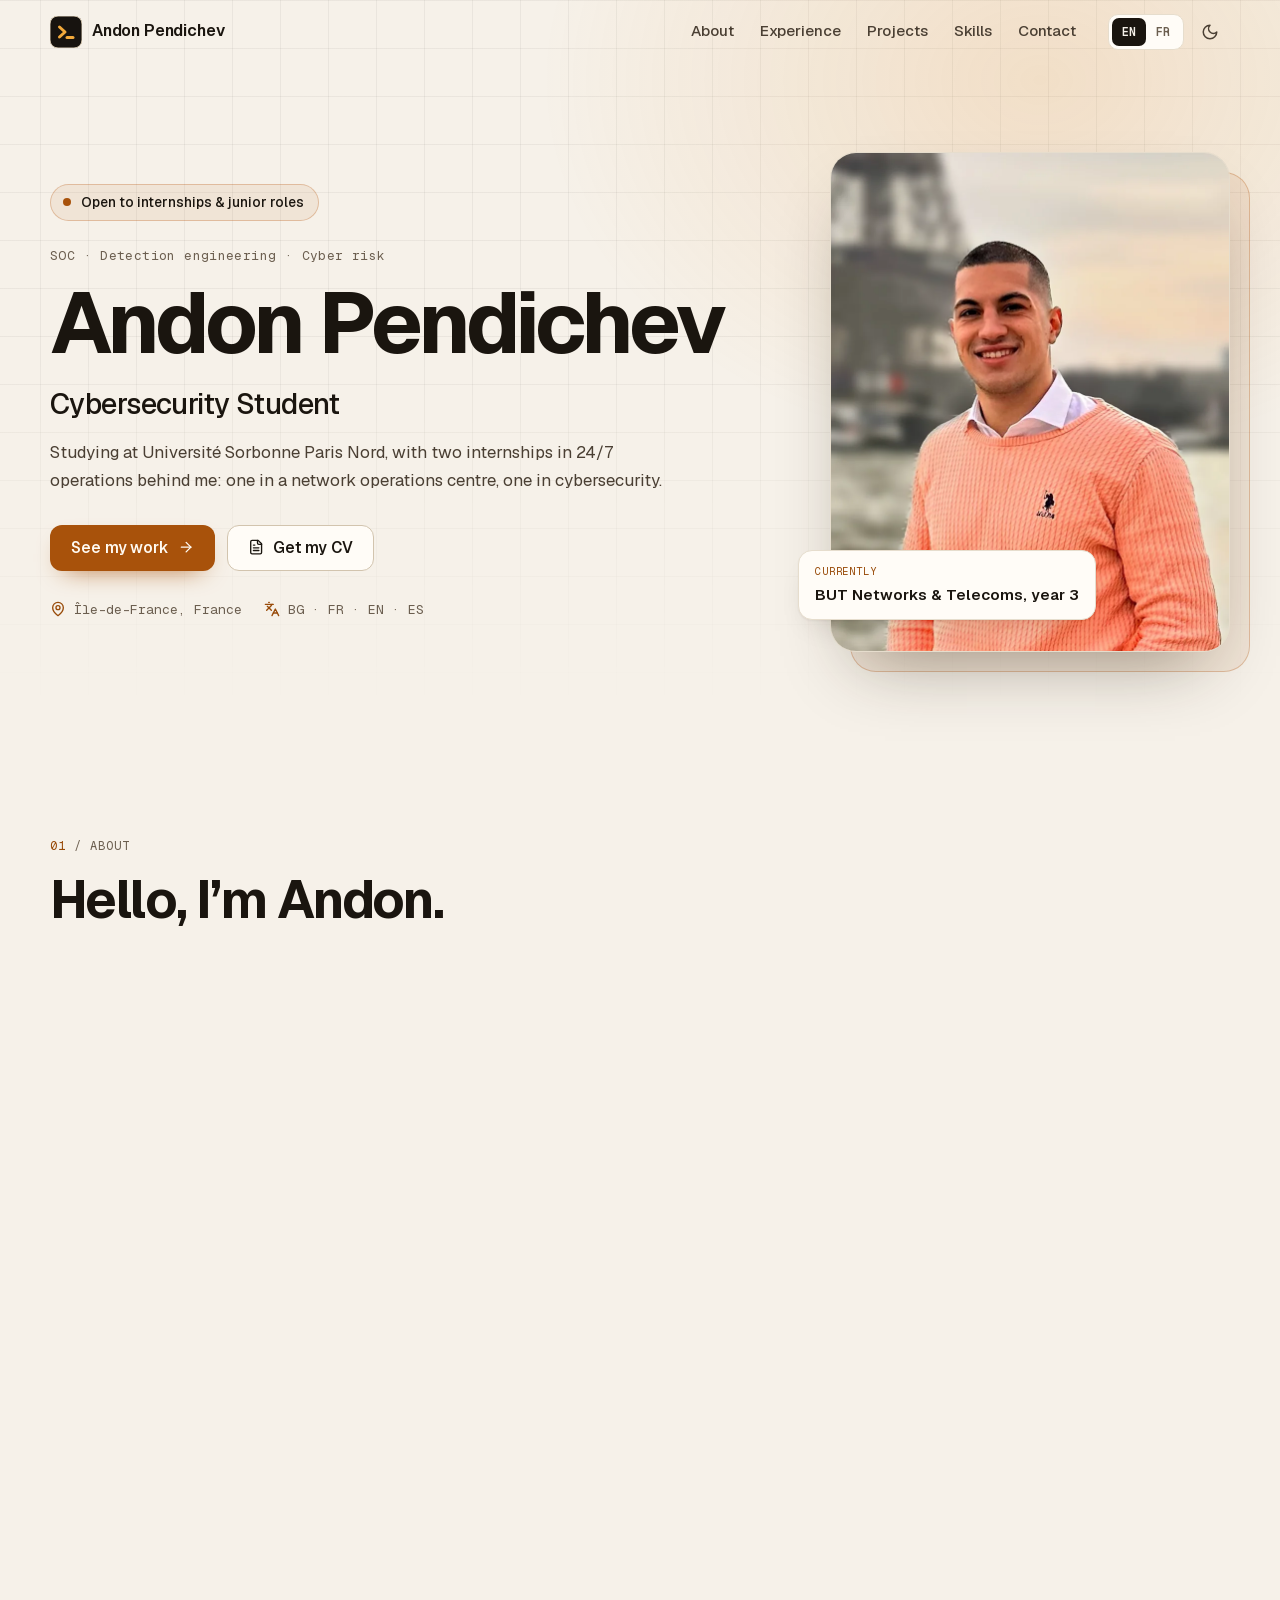
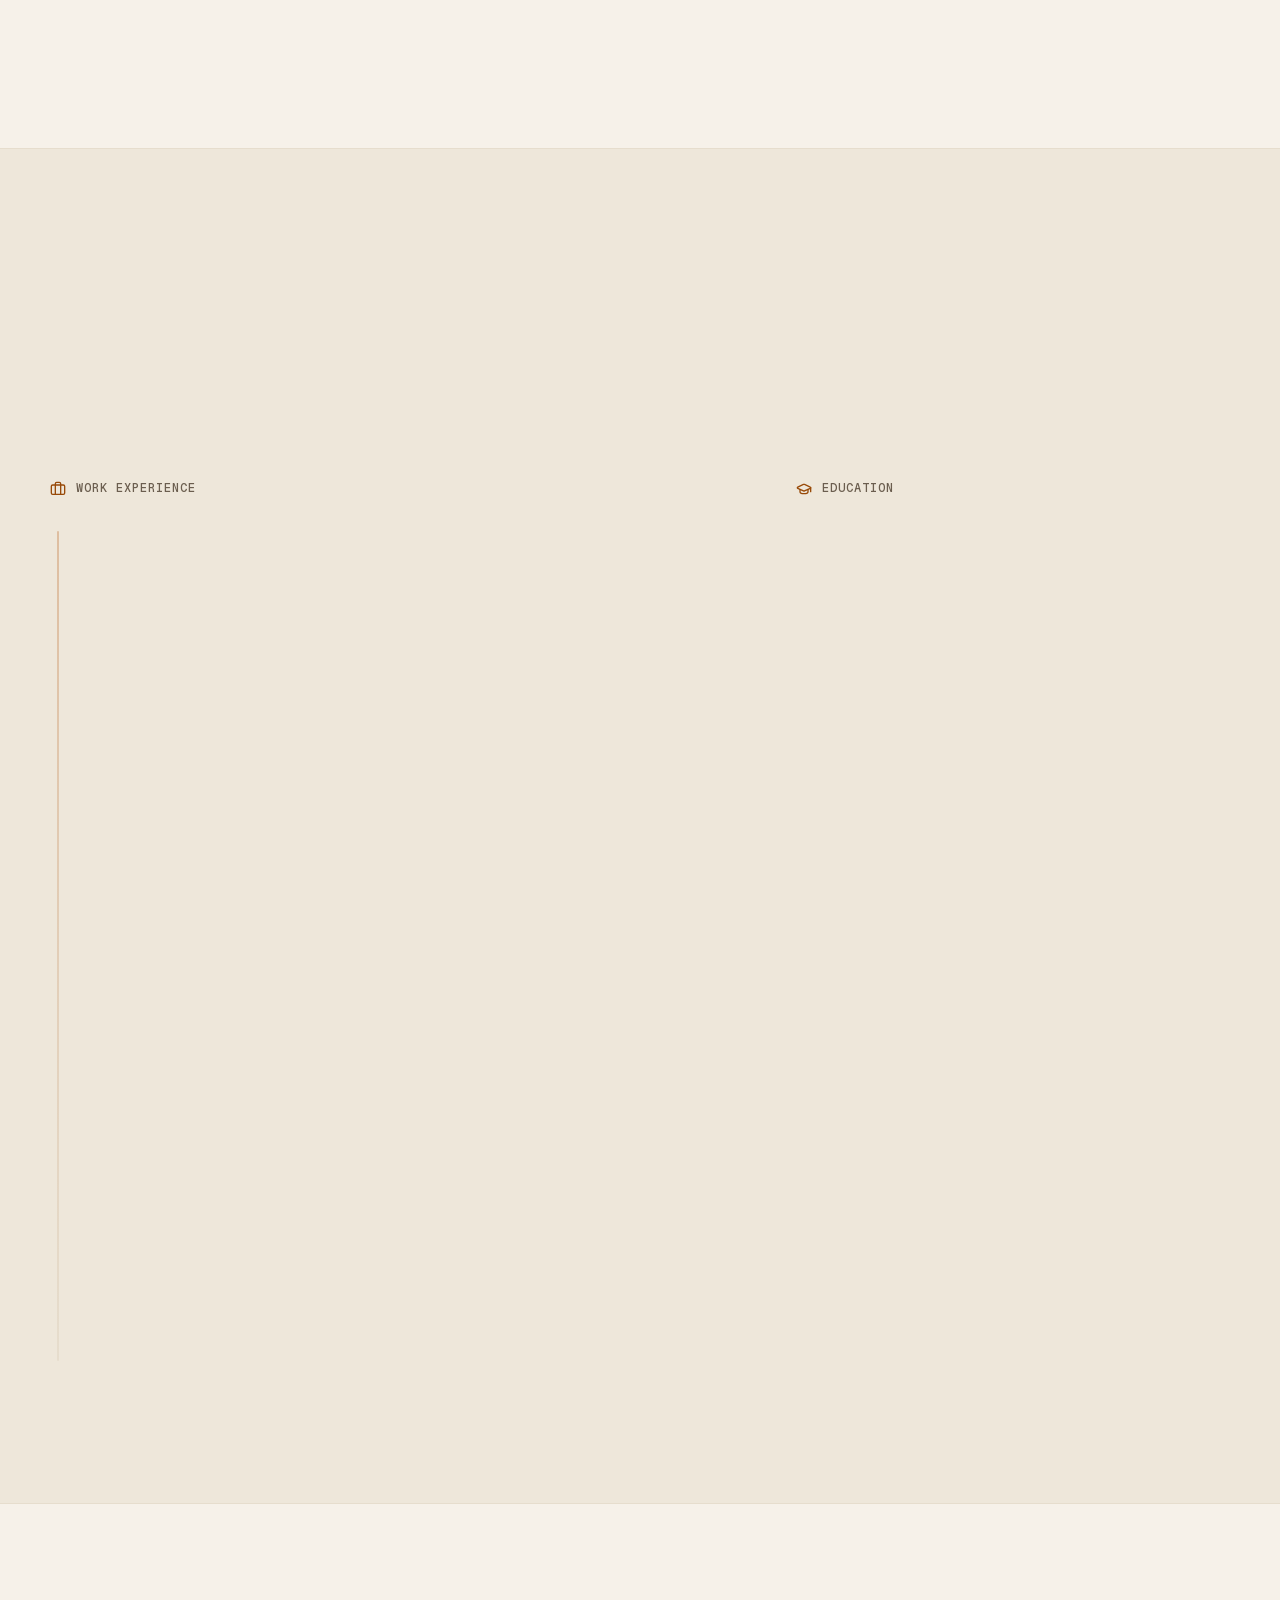
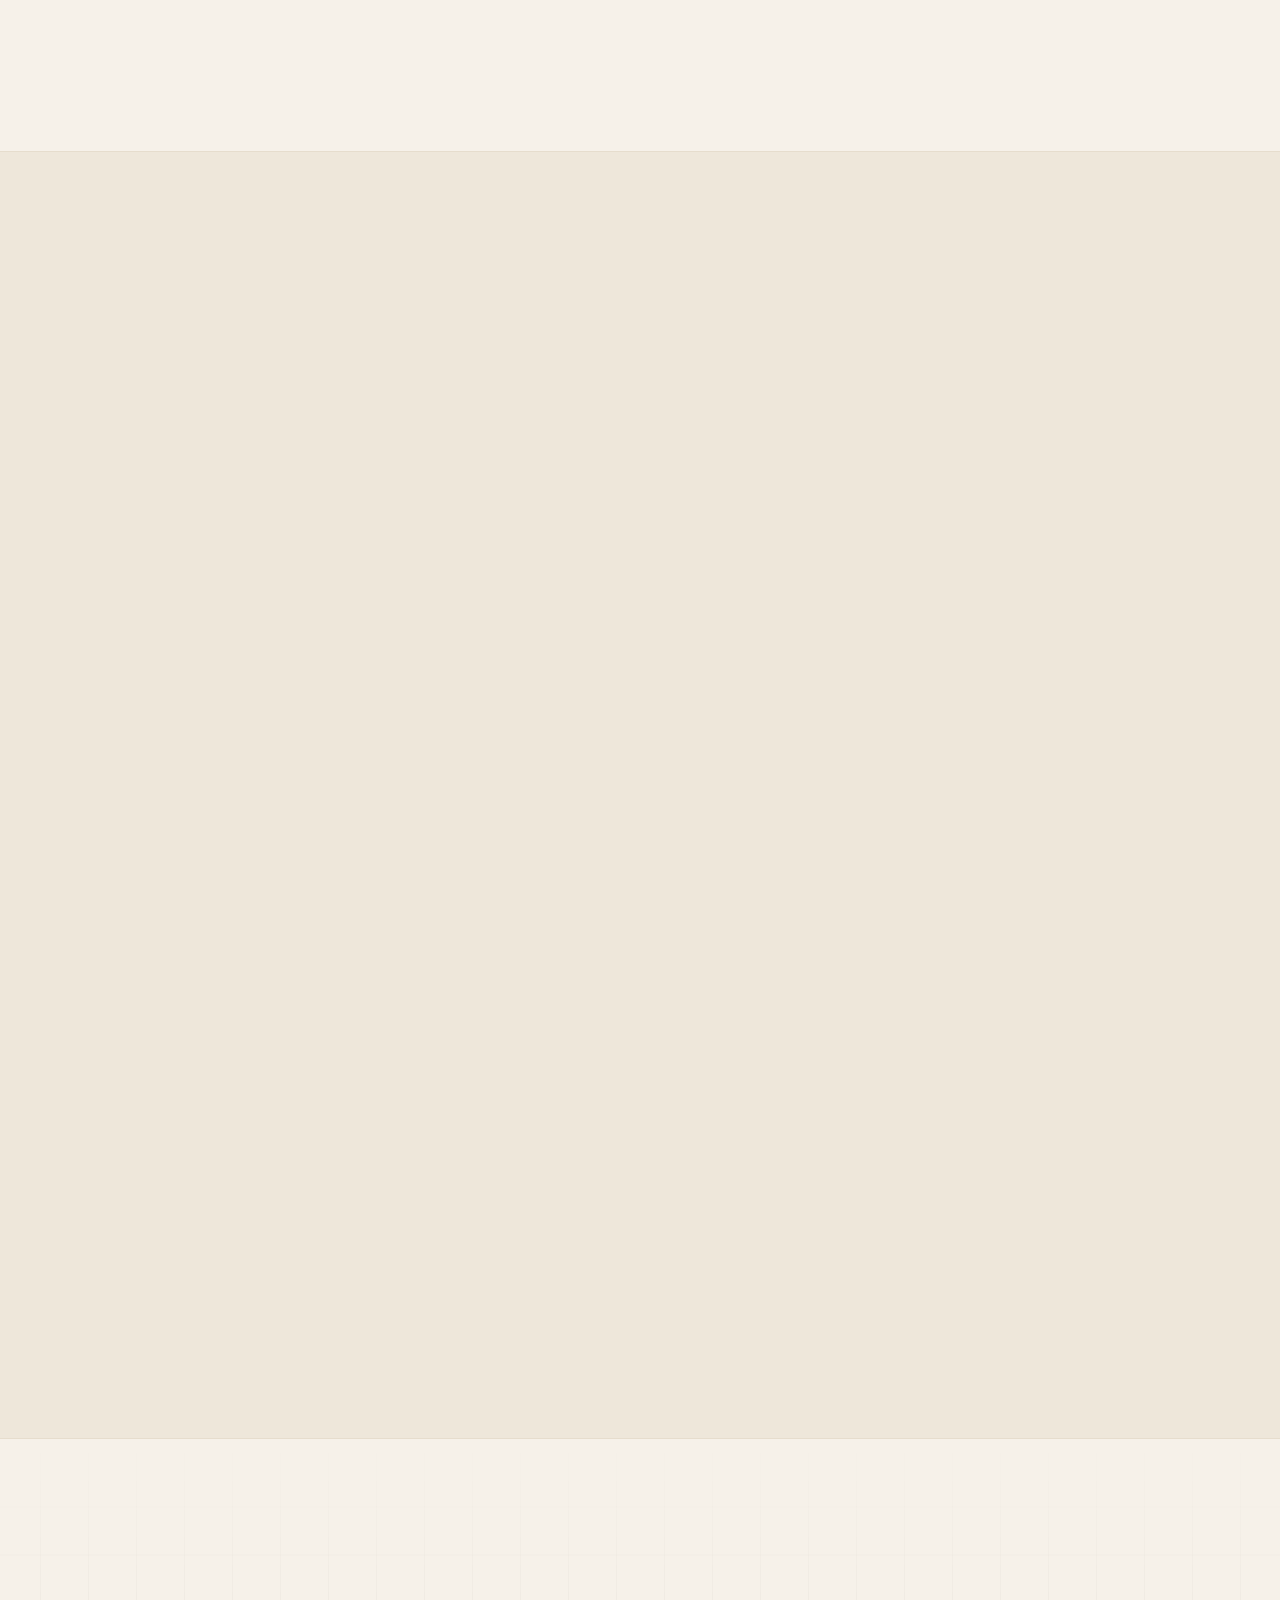
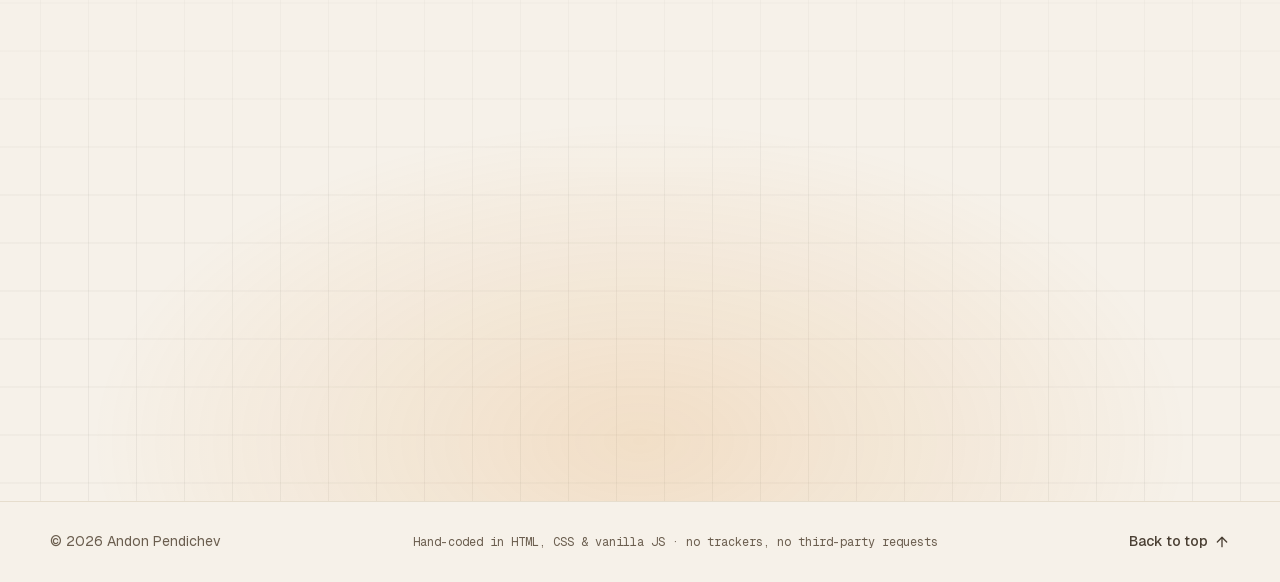
==== index.html @ 9c36af82 "New portrait, "Cybersecurity Student" tagline, leaner About and Contact - Hero photo: new portrait i" ====
<!DOCTYPE html>
<html lang="en">
<head>
  <meta charset="utf-8">
  <meta name="viewport" content="width=device-width, initial-scale=1">
  <meta http-equiv="Content-Security-Policy" content="default-src 'self'; script-src 'self'; style-src 'self'; img-src 'self' data:; font-src 'self'; media-src 'self'; connect-src 'self'; object-src 'none'; base-uri 'self'; form-action 'none'; upgrade-insecure-requests">
  <meta name="referrer" content="strict-origin-when-cross-origin">

  <title>Andon Pendichev — Cybersecurity student · SOC, detection engineering &amp; cyber risk</title>
  <meta name="description" content="Portfolio of Andon Pendichev, networks &amp; telecoms student specialising in cybersecurity (BUT R&amp;T, Université Sorbonne Paris Nord): projects, experience, skills and CV.">
  <meta name="author" content="Andon Pendichev">
  <link rel="canonical" href="https://pendichev.github.io/Portfolio/">
  <link rel="alternate" hreflang="en" href="https://pendichev.github.io/Portfolio/?lang=en">
  <link rel="alternate" hreflang="fr" href="https://pendichev.github.io/Portfolio/?lang=fr">
  <link rel="alternate" hreflang="x-default" href="https://pendichev.github.io/Portfolio/">

  <meta property="og:type" content="profile">
  <meta property="og:title" content="Andon Pendichev — Cybersecurity student">
  <meta property="og:description" content="Cybersecurity student at Université Sorbonne Paris Nord. Projects, experience, skills and CV.">
  <meta property="og:url" content="https://pendichev.github.io/Portfolio/">
  <meta property="og:image" content="https://pendichev.github.io/Portfolio/assets/img/og-image.jpg">
  <meta property="og:image:width" content="1200">
  <meta property="og:image:height" content="630">
  <meta property="og:locale" content="en_GB">
  <meta property="og:locale:alternate" content="fr_FR">
  <meta name="twitter:card" content="summary_large_image">

  <meta name="theme-color" content="#f6f1e9" media="(prefers-color-scheme: light)">
  <meta name="theme-color" content="#0e0c0a" media="(prefers-color-scheme: dark)">
  <link rel="icon" href="assets/img/favicon.svg" type="image/svg+xml">
  <link rel="icon" href="assets/img/favicon.ico" sizes="32x32">
  <link rel="apple-touch-icon" href="assets/img/apple-touch-icon.png">

  <link rel="preload" href="assets/fonts/geist-latin.woff2" as="font" type="font/woff2" crossorigin>
  <link rel="preload" href="assets/fonts/geist-mono-latin.woff2" as="font" type="font/woff2" crossorigin>
  <link rel="preload" href="assets/img/portrait.webp" as="image" type="image/webp">
  <link rel="stylesheet" href="assets/css/main.css">

  <script src="assets/js/boot.js"></script>
  <script src="assets/js/i18n.js" defer></script>
  <script src="assets/js/main.js" defer></script>

  <script type="application/ld+json">
  {
    "@context": "https://schema.org",
    "@type": "Person",
    "name": "Andon Pendichev",
    "jobTitle": "Cybersecurity student — SOC, detection engineering and cyber risk",
    "url": "https://pendichev.github.io/Portfolio/",
    "image": "https://pendichev.github.io/Portfolio/assets/img/portrait.webp",
    "email": "mailto:pendichev.andon@gmail.com",
    "address": { "@type": "PostalAddress", "addressRegion": "Île-de-France", "addressCountry": "FR" },
    "affiliation": { "@type": "CollegeOrUniversity", "name": "Université Sorbonne Paris Nord — IUT de Villetaneuse" },
    "knowsLanguage": ["bg", "fr", "en", "es"],
    "sameAs": ["https://www.linkedin.com/in/andon-pendichev"]
  }
  </script>
</head>
<body>
  <!-- Icon sprite (Lucide icons, ISC licence) -->
  <svg class="sprite" xmlns="http://www.w3.org/2000/svg" aria-hidden="true" focusable="false">
    <symbol id="i-arrow-right" viewBox="0 0 24 24"><path d="M5 12h14"/><path d="m12 5 7 7-7 7"/></symbol>
    <symbol id="i-arrow-up-right" viewBox="0 0 24 24"><path d="M7 7h10v10"/><path d="M7 17 17 7"/></symbol>
    <symbol id="i-arrow-up" viewBox="0 0 24 24"><path d="m5 12 7-7 7 7"/><path d="M12 19V5"/></symbol>
    <symbol id="i-menu" viewBox="0 0 24 24"><path d="M4 6h16"/><path d="M4 12h16"/><path d="M4 18h16"/></symbol>
    <symbol id="i-x" viewBox="0 0 24 24"><path d="M18 6 6 18"/><path d="m6 6 12 12"/></symbol>
    <symbol id="i-sun" viewBox="0 0 24 24"><circle cx="12" cy="12" r="4"/><path d="M12 2v2"/><path d="M12 20v2"/><path d="m4.93 4.93 1.41 1.41"/><path d="m17.66 17.66 1.41 1.41"/><path d="M2 12h2"/><path d="M20 12h2"/><path d="m6.34 17.66-1.41 1.41"/><path d="m19.07 4.93-1.41 1.41"/></symbol>
    <symbol id="i-moon" viewBox="0 0 24 24"><path d="M12 3a6 6 0 0 0 9 9 9 9 0 1 1-9-9Z"/></symbol>
    <symbol id="i-file-text" viewBox="0 0 24 24"><path d="M15 2H6a2 2 0 0 0-2 2v16a2 2 0 0 0 2 2h12a2 2 0 0 0 2-2V7Z"/><path d="M14 2v4a2 2 0 0 0 2 2h4"/><path d="M10 9H8"/><path d="M16 13H8"/><path d="M16 17H8"/></symbol>
    <symbol id="i-download" viewBox="0 0 24 24"><path d="M21 15v4a2 2 0 0 1-2 2H5a2 2 0 0 1-2-2v-4"/><path d="m7 10 5 5 5-5"/><path d="M12 15V3"/></symbol>
    <symbol id="i-map-pin" viewBox="0 0 24 24"><path d="M20 10c0 6-8 12-8 12s-8-6-8-12a8 8 0 0 1 16 0Z"/><circle cx="12" cy="10" r="3"/></symbol>
    <symbol id="i-languages" viewBox="0 0 24 24"><path d="m5 8 6 6"/><path d="m4 14 6-6 2-3"/><path d="M2 5h12"/><path d="M7 2h1"/><path d="m22 22-5-10-5 10"/><path d="M14 18h6"/></symbol>
    <symbol id="i-mail" viewBox="0 0 24 24"><rect width="20" height="16" x="2" y="4" rx="2"/><path d="m22 7-8.97 5.7a1.94 1.94 0 0 1-2.06 0L2 7"/></symbol>
    <symbol id="i-phone" viewBox="0 0 24 24"><path d="M22 16.92v3a2 2 0 0 1-2.18 2 19.79 19.79 0 0 1-8.63-3.07 19.5 19.5 0 0 1-6-6 19.79 19.79 0 0 1-3.07-8.67A2 2 0 0 1 4.11 2h3a2 2 0 0 1 2 1.72 12.84 12.84 0 0 0 .7 2.81 2 2 0 0 1-.45 2.11L8.09 9.91a16 16 0 0 0 6 6l1.27-1.27a2 2 0 0 1 2.11-.45 12.84 12.84 0 0 0 2.81.7A2 2 0 0 1 22 16.92z"/></symbol>
    <symbol id="i-linkedin" viewBox="0 0 24 24"><path d="M16 8a6 6 0 0 1 6 6v7h-4v-7a2 2 0 0 0-2-2 2 2 0 0 0-2 2v7h-4v-7a6 6 0 0 1 6-6z"/><rect width="4" height="12" x="2" y="9"/><circle cx="4" cy="4" r="2"/></symbol>
    <symbol id="i-copy" viewBox="0 0 24 24"><rect width="14" height="14" x="8" y="8" rx="2"/><path d="M4 16c-1.1 0-2-.9-2-2V4c0-1.1.9-2 2-2h10c1.1 0 2 .9 2 2"/></symbol>
    <symbol id="i-check" viewBox="0 0 24 24"><path d="M20 6 9 17l-5-5"/></symbol>
    <symbol id="i-play" viewBox="0 0 24 24"><path d="M6 3 20 12 6 21Z"/></symbol>
    <symbol id="i-activity" viewBox="0 0 24 24"><path d="M22 12h-4l-3 9L9 3l-3 9H2"/></symbol>
    <symbol id="i-scale" viewBox="0 0 24 24"><path d="m16 16 3-8 3 8c-.87.65-1.92 1-3 1s-2.13-.35-3-1Z"/><path d="m2 16 3-8 3 8c-.87.65-1.92 1-3 1s-2.13-.35-3-1Z"/><path d="M7 21h10"/><path d="M12 3v18"/><path d="M3 7h2c2 0 5-1 7-2 2 1 5 2 7 2h2"/></symbol>
    <symbol id="i-bug" viewBox="0 0 24 24"><path d="m8 2 1.88 1.88"/><path d="M14.12 3.88 16 2"/><path d="M9 7.13v-1a3.003 3.003 0 1 1 6 0v1"/><path d="M12 20c-3.3 0-6-2.7-6-6v-3a4 4 0 0 1 4-4h4a4 4 0 0 1 4 4v3c0 3.3-2.7 6-6 6"/><path d="M12 20v-9"/><path d="M6.53 9C4.6 8.8 3 7.1 3 5"/><path d="M6 13H2"/><path d="M3 21c0-2.1 1.7-3.9 3.8-4"/><path d="M20.97 5c0 2.1-1.6 3.8-3.5 4"/><path d="M22 13h-4"/><path d="M17.2 17c2.1.1 3.8 1.9 3.8 4"/></symbol>
    <symbol id="i-network" viewBox="0 0 24 24"><rect x="16" y="16" width="6" height="6" rx="1"/><rect x="2" y="16" width="6" height="6" rx="1"/><rect x="9" y="2" width="6" height="6" rx="1"/><path d="M5 16v-3a1 1 0 0 1 1-1h12a1 1 0 0 1 1 1v3"/><path d="M12 12V8"/></symbol>
    <symbol id="i-server" viewBox="0 0 24 24"><rect width="20" height="8" x="2" y="2" rx="2"/><rect width="20" height="8" x="2" y="14" rx="2"/><path d="M6 6h.01"/><path d="M6 18h.01"/></symbol>
    <symbol id="i-sparkles" viewBox="0 0 24 24"><path d="M9.937 15.5A2 2 0 0 0 8.5 14.063l-6.135-1.582a.5.5 0 0 1 0-.962L8.5 9.936A2 2 0 0 0 9.937 8.5l1.582-6.135a.5.5 0 0 1 .963 0L14.063 8.5A2 2 0 0 0 15.5 9.937l6.135 1.581a.5.5 0 0 1 0 .964L15.5 14.063a2 2 0 0 0-1.437 1.437l-1.582 6.135a.5.5 0 0 1-.963 0z"/><path d="M20 3v4"/><path d="M22 5h-4"/><path d="M4 17v2"/><path d="M5 18H3"/></symbol>
    <symbol id="i-briefcase" viewBox="0 0 24 24"><path d="M16 20V4a2 2 0 0 0-2-2h-4a2 2 0 0 0-2 2v16"/><rect width="20" height="14" x="2" y="6" rx="2"/></symbol>
    <symbol id="i-graduation" viewBox="0 0 24 24"><path d="M21.42 10.922a1 1 0 0 0-.019-1.838L12.83 5.18a2 2 0 0 0-1.66 0L2.6 9.08a1 1 0 0 0 0 1.832l8.57 3.908a2 2 0 0 0 1.66 0z"/><path d="M22 10v6"/><path d="M6 12.5V16a6 3 0 0 0 12 0v-3.5"/></symbol>
    <symbol id="i-award" viewBox="0 0 24 24"><path d="m15.477 12.89 1.515 8.526a.5.5 0 0 1-.81.47l-3.58-2.687a1 1 0 0 0-1.197 0l-3.586 2.686a.5.5 0 0 1-.81-.469l1.514-8.526"/><circle cx="12" cy="8" r="6"/></symbol>
    <symbol id="i-shield" viewBox="0 0 24 24"><path d="M20 13c0 5-3.5 7.5-7.66 8.95a1 1 0 0 1-.67-.01C7.5 20.5 4 18 4 13V6a1 1 0 0 1 1-1c2 0 4.5-1.2 6.24-2.72a1.17 1.17 0 0 1 1.52 0C14.51 3.81 17 5 19 5a1 1 0 0 1 1 1z"/><path d="m9 12 2 2 4-4"/></symbol>
    <symbol id="i-lock" viewBox="0 0 24 24"><rect width="18" height="11" x="3" y="11" rx="2"/><path d="M7 11V7a5 5 0 0 1 10 0v4"/></symbol>
    <symbol id="i-users" viewBox="0 0 24 24"><path d="M16 21v-2a4 4 0 0 0-4-4H6a4 4 0 0 0-4 4v2"/><circle cx="9" cy="7" r="4"/><path d="M22 21v-2a4 4 0 0 0-3-3.87"/><path d="M16 3.13a4 4 0 0 1 0 7.75"/></symbol>
  </svg>

  <a class="skip-link" href="#main" data-i18n="a11y.skip">Skip to content</a>

  <header class="site-header" id="site-header">
    <div class="container header__inner">
      <a class="brand" href="#top" aria-label="Andon Pendichev — back to top" data-i18n-attr="aria-label:brand.aria">
        <svg class="brand__mark" viewBox="0 0 64 64" aria-hidden="true" focusable="false"><rect width="64" height="64" rx="16"/><path d="m19 22 11 10-11 10"/><path d="M34 43h12"/></svg>
        <span class="brand__name">Andon Pendichev</span>
      </a>

      <nav class="site-nav" id="site-nav" aria-label="Main" data-i18n-attr="aria-label:nav.aria">
        <ul class="nav__list">
          <li><a class="nav__link" href="#about" data-i18n="nav.about">About</a></li>
          <li><a class="nav__link" href="#experience" data-i18n="nav.experience">Experience</a></li>
          <li><a class="nav__link" href="#projects" data-i18n="nav.projects">Projects</a></li>
          <li><a class="nav__link" href="#skills" data-i18n="nav.skills">Skills</a></li>
          <li><a class="nav__link" href="#contact" data-i18n="nav.contact">Contact</a></li>
        </ul>
      </nav>

      <div class="header__tools">
        <div class="lang-switch" role="group" aria-label="Language" data-i18n-attr="aria-label:tools.language">
          <button type="button" class="lang-switch__btn" data-set-lang="en" aria-pressed="true" lang="en" title="English">EN</button>
          <button type="button" class="lang-switch__btn" data-set-lang="fr" aria-pressed="false" lang="fr" title="Français">FR</button>
        </div>
        <button type="button" class="icon-btn theme-toggle" id="theme-toggle" aria-pressed="true" aria-label="Dark theme" data-i18n-attr="aria-label:tools.theme;title:tools.theme" title="Dark theme">
          <svg class="icon icon--sun" aria-hidden="true"><use href="#i-sun"/></svg>
          <svg class="icon icon--moon" aria-hidden="true"><use href="#i-moon"/></svg>
        </button>
        <button type="button" class="icon-btn menu-toggle" id="menu-toggle" aria-expanded="false" aria-controls="site-nav" aria-label="Menu" data-i18n-attr="aria-label:tools.menu">
          <svg class="icon icon--menu" aria-hidden="true"><use href="#i-menu"/></svg>
          <svg class="icon icon--close" aria-hidden="true"><use href="#i-x"/></svg>
        </button>
      </div>
    </div>
  </header>

  <main id="main">

    <!-- ============================== HERO ============================== -->
    <section class="hero" id="top" aria-labelledby="hero-title">
      <div class="hero__bg" aria-hidden="true"></div>
      <div class="container hero__grid">
        <div class="hero__copy">
          <p class="status-pill"><span class="status-pill__dot" aria-hidden="true"></span><span data-i18n="hero.status">Open to internships &amp; junior roles</span></p>
          <p class="hero__eyebrow mono" data-i18n="hero.eyebrow">SOC · Detection engineering · Cyber risk</p>
          <h1 class="hero__title" id="hero-title">Andon Pendichev</h1>
          <p class="hero__lead" data-i18n="hero.lead">Cybersecurity Student</p>
          <p class="hero__text" data-i18n="hero.text">Studying at Université Sorbonne Paris Nord, with two internships in 24/7 operations behind me: one in a network operations centre, one in cybersecurity.</p>
          <div class="hero__actions">
            <a class="btn btn--primary" href="#projects"><span data-i18n="hero.cta1">See my work</span><svg class="icon" aria-hidden="true"><use href="#i-arrow-right"/></svg></a>
            <a class="btn btn--ghost" href="#cv"><svg class="icon" aria-hidden="true"><use href="#i-file-text"/></svg><span data-i18n="hero.cta2">Get my CV</span></a>
          </div>
          <ul class="hero__meta mono">
            <li><svg class="icon" aria-hidden="true"><use href="#i-map-pin"/></svg><span data-i18n="hero.location">Île-de-France, France</span></li>
            <li><svg class="icon" aria-hidden="true"><use href="#i-languages"/></svg><span>BG · FR · EN · ES</span></li>
          </ul>
        </div>

        <figure class="hero__photo">
          <img src="assets/img/portrait.webp" width="800" height="1000" alt="Andon Pendichev in Paris, with the Eiffel Tower in the background" data-i18n-attr="alt:about.photoAlt" fetchpriority="high" decoding="async">
          <figcaption class="hero__card">
            <span class="hero__card-k mono" data-i18n="hero.card.k">Currently</span>
            <span class="hero__card-v" data-i18n="hero.card.v">BUT Networks &amp; Telecoms, year 3</span>
          </figcaption>
        </figure>
      </div>
    </section>

    <!-- ============================== ABOUT ============================== -->
    <section class="section" id="about" aria-labelledby="about-title">
      <div class="container">
        <header class="section-head reveal">
          <p class="section-head__index mono"><span>01</span> / <span data-i18n="nav.about">About</span></p>
          <h2 class="section-head__title" id="about-title" data-i18n="about.title">Hello, I’m Andon.</h2>
        </header>

        <div class="about">
          <dl class="facts facts--stack reveal">
            <div class="facts__item"><dt data-i18n="about.fact1.k">Based in</dt><dd data-i18n="about.fact1.v">Île-de-France, France</dd></div>
            <div class="facts__item"><dt data-i18n="about.fact2.k">Studying</dt><dd data-i18n="about.fact2.v">BUT Networks &amp; Telecoms · cybersecurity track · year 3</dd></div>
            <div class="facts__item"><dt data-i18n="about.fact3.k">Languages</dt><dd data-i18n="about.fact3.v">Bulgarian (native), French (C2), English (C1), Spanish (A2)</dd></div>
            <div class="facts__item"><dt data-i18n="about.fact4.k">Looking for</dt><dd data-i18n="about.fact4.v">Internship or junior role · SOC, detection, cyber risk</dd></div>
          </dl>

          <div class="about__body">
            <p class="about__lead reveal" data-i18n="about.p1">I like understanding how systems really work, end to end — and then making them harder to break.</p>
            <p class="reveal" data-i18n="about.p2">I’m in the third year of a Bachelor of Technology (BUT) in Networks &amp; Telecommunications, cybersecurity track, at IUT de Villetaneuse — Université Sorbonne Paris Nord. My degree has taken me across the whole stack: I’ve measured optical fibre links and built radio transmitters, designed segmented networks and written web tools, and on the security side run a pentest lab and answered a security-operations tender.</p>
            <p class="reveal" data-i18n="about.p3">Two internships in Bulgaria gave me a taste of 24/7 operations: network monitoring in A1’s NOC, then cybersecurity at BULATSA, the national air navigation service provider. I’m now looking for an internship or a junior role in SOC, detection engineering or cyber-risk management.</p>
          </div>
        </div>

        <div class="cv reveal" id="cv">
          <div class="cv__intro">
            <h3 class="cv__title" data-i18n="cv.title">My CV</h3>
            <p data-i18n="cv.text">One page, kept up to date — in English and in French.</p>
          </div>
          <div class="cv__cards">
            <article class="cv-card">
              <span class="cv-card__icon" aria-hidden="true"><svg class="icon"><use href="#i-file-text"/></svg></span>
              <div class="cv-card__text">
                <h4 class="cv-card__title" data-i18n="cv.en.title">CV — English</h4>
                <p class="cv-card__meta mono" data-i18n="cv.meta">PDF · 1 page</p>
              </div>
              <div class="cv-card__actions">
                <a class="btn btn--sm btn--ghost" href="documents/CV_Andon_PENDICHEV_EN.pdf" target="_blank" rel="noopener"><span data-i18n="cv.view">View</span><svg class="icon" aria-hidden="true"><use href="#i-arrow-up-right"/></svg></a>
                <a class="icon-btn icon-btn--solid" href="documents/CV_Andon_PENDICHEV_EN.pdf" download aria-label="Download the English CV" title="Download" data-i18n-attr="aria-label:cv.en.download;title:cv.download"><svg class="icon" aria-hidden="true"><use href="#i-download"/></svg></a>
              </div>
            </article>
            <article class="cv-card">
              <span class="cv-card__icon" aria-hidden="true"><svg class="icon"><use href="#i-file-text"/></svg></span>
              <div class="cv-card__text">
                <h4 class="cv-card__title" lang="fr">CV — Français</h4>
                <p class="cv-card__meta mono" data-i18n="cv.meta">PDF · 1 page</p>
              </div>
              <div class="cv-card__actions">
                <a class="btn btn--sm btn--ghost" href="documents/CV_Andon_PENDICHEV_FR.pdf" target="_blank" rel="noopener"><span data-i18n="cv.view">View</span><svg class="icon" aria-hidden="true"><use href="#i-arrow-up-right"/></svg></a>
                <a class="icon-btn icon-btn--solid" href="documents/CV_Andon_PENDICHEV_FR.pdf" download aria-label="Download the French CV" title="Download" data-i18n-attr="aria-label:cv.fr.download;title:cv.download"><svg class="icon" aria-hidden="true"><use href="#i-download"/></svg></a>
              </div>
            </article>
          </div>
        </div>
      </div>
    </section>

    <!-- ============================== EXPERIENCE ============================== -->
    <section class="section section--alt" id="experience" aria-labelledby="experience-title">
      <div class="container">
        <header class="section-head reveal">
          <p class="section-head__index mono"><span>02</span> / <span data-i18n="nav.experience">Experience</span></p>
          <h2 class="section-head__title" id="experience-title" data-i18n="exp.title">Experience &amp; education</h2>
          <p class="section-head__lead" data-i18n="exp.lead">Two internships in 24/7 operations, and a degree built around hands-on projects.</p>
        </header>

        <div class="exp">
          <div class="exp__work">
            <h3 class="exp__subtitle mono"><svg class="icon" aria-hidden="true"><use href="#i-briefcase"/></svg><span data-i18n="exp.work">Work experience</span></h3>

            <ol class="timeline">
              <li class="xp reveal">
                <span class="xp__dot" aria-hidden="true"></span>
                <article class="xp__card">
                  <header class="xp__head">
                    <div>
                      <h4 class="xp__role" data-i18n="xp1.role">Cybersecurity Intern</h4>
                      <p class="xp__org"><span data-i18n="xp1.org">BULATSA — Bulgarian Air Traffic Services Authority</span></p>
                    </div>
                    <p class="xp__when mono" data-i18n="xp1.when">May – Jul 2026 · 3 months</p>
                  </header>
                  <p class="xp__where mono" data-i18n="xp1.where">Information Systems Directorate · Sofia, Bulgaria</p>
                  <ul class="xp__list">
                    <li data-i18n="xp1.b1">Built four SIEM log parsers (NetWitness) for sources the SOC could not search yet — now in production.</li>
                    <li data-i18n="xp1.b2">Took part in daily SOC monitoring: WAF alert triage, detection of authentication abuse and incident write-ups.</li>
                    <li data-i18n="xp1.b3">Supported vulnerability management and a security-policy review (ISO/IEC 27005, NIS2), and prototyped a risk-prioritisation tool in Python.</li>
                  </ul>
                  <p class="xp__badge"><svg class="icon" aria-hidden="true"><use href="#i-award"/></svg><span data-i18n="xp1.badge">Rated “outstanding” by my internship supervisor</span></p>
                  <ul class="chips" aria-label="Tools and topics" data-i18n-attr="aria-label:a11y.tags">
                    <li>SIEM</li><li>NetWitness</li><li>WAF</li><li>ISO/IEC 27005</li><li>NIS2</li>
                  </ul>
                </article>
              </li>

              <li class="xp reveal">
                <span class="xp__dot" aria-hidden="true"></span>
                <article class="xp__card">
                  <header class="xp__head">
                    <div>
                      <h4 class="xp__role" data-i18n="xp2.role">Network Operations Center (NOC) Intern</h4>
                      <p class="xp__org">A1 Group</p>
                    </div>
                    <p class="xp__when mono" data-i18n="xp2.when">2025 · 3 months</p>
                  </header>
                  <p class="xp__where mono" data-i18n="xp2.where">IP, Transport &amp; Fixed Access network monitoring · Sofia, Bulgaria</p>
                  <ul class="xp__list">
                    <li data-i18n="xp2.b1">Monitored fixed and IP networks in real time (transport links, customer access lines) in a 24/7 NOC, with alarm-correlation tools.</li>
                    <li data-i18n="xp2.b2">Analysed incidents (latency, packet loss, error rates) and helped prioritise tickets by customer impact and SLAs.</li>
                    <li data-i18n="xp2.b3">Helped troubleshoot links and configurations, escalated to field and engineering teams and followed up until service was restored.</li>
                  </ul>
                  <ul class="chips" aria-label="Tools and topics" data-i18n-attr="aria-label:a11y.tags">
                    <li data-i18n="xp2.t1">Network monitoring</li><li data-i18n="xp2.t2">Alarm correlation</li><li data-i18n="xp2.t3">Incident management</li><li>SLA</li>
                  </ul>
                </article>
              </li>
            </ol>
          </div>

          <aside class="exp__side">
            <h3 class="exp__subtitle mono"><svg class="icon" aria-hidden="true"><use href="#i-graduation"/></svg><span data-i18n="exp.education">Education</span></h3>
            <article class="edu reveal">
              <p class="edu__when mono">2024 – 2027</p>
              <h4 class="edu__degree" data-i18n="edu1.degree">Bachelor of Technology (BUT) in Networks &amp; Telecommunications</h4>
              <p class="edu__school">Université Sorbonne Paris Nord — IUT de Villetaneuse</p>
              <p class="edu__note" data-i18n="edu1.note">Cybersecurity track · 180 ECTS · currently in year 3</p>
            </article>
            <article class="edu reveal">
              <p class="edu__when mono">2021 – 2024</p>
              <h4 class="edu__degree" data-i18n="edu2.degree">Baccalauréat (general)&nbsp;— Mathematics &amp; English</h4>
              <p class="edu__school" data-i18n="edu2.school">Lycée privé Saint-Pierre, Calais</p>
              <p class="edu__note" data-i18n="edu2.note">With honours (mention Bien) · named “Most Deserving Student”</p>
            </article>

          </aside>
        </div>
      </div>
    </section>

    <!-- ============================== PROJECTS ============================== -->
    <section class="section" id="projects" aria-labelledby="projects-title">
      <div class="container">
        <header class="section-head reveal">
          <p class="section-head__index mono"><span>03</span> / <span data-i18n="nav.projects">Projects</span></p>
          <h2 class="section-head__title" id="projects-title" data-i18n="projects.title">Selected work</h2>
          <p class="section-head__lead" data-i18n="projects.lead">Twelve projects from my degree — the “SAÉ”, the graded hands-on team projects of the French BUT — and two from my internship. Each card opens the original deliverable.</p>
        </header>

        <div class="filters reveal" role="group" aria-label="Filter projects by field" data-i18n-attr="aria-label:filters.aria">
          <button type="button" class="filter" data-filter="all" aria-pressed="true"><span data-i18n="filters.all">All</span> <span class="filter__count">14</span></button>
          <button type="button" class="filter" data-filter="cyber" aria-pressed="false"><span data-i18n="cat.cyber">Cybersecurity</span> <span class="filter__count">5</span></button>
          <button type="button" class="filter" data-filter="network" aria-pressed="false"><span data-i18n="cat.network">Networks</span> <span class="filter__count">3</span></button>
          <button type="button" class="filter" data-filter="telecom" aria-pressed="false"><span data-i18n="cat.telecom">Telecoms &amp; electronics</span> <span class="filter__count">3</span></button>
          <button type="button" class="filter" data-filter="dev" aria-pressed="false"><span data-i18n="cat.dev">Development</span> <span class="filter__count">3</span></button>
        </div>

        <ul class="project-grid" id="project-grid">
          <li class="project reveal" data-category="cyber">
            <a class="project__media" href="documents/projects/sae304-pentesting.pdf" target="_blank" rel="noopener" tabindex="-1" aria-hidden="true">
              <img src="assets/img/projects/sae304-pentesting.webp" width="800" height="500" alt="" loading="lazy" decoding="async">
            </a>
            <div class="project__body">
              <p class="project__meta"><span class="tag tag--cyber" data-i18n="cat.cyber">Cybersecurity</span><span class="project__code mono">SAÉ 3.04 · 2025–26</span></p>
              <h3 class="project__title" data-i18n="p304.title">Discovering penetration testing</h3>
              <p class="project__text" data-i18n="p304.text">Educational pentest in an isolated lab: reconnaissance, Nessus vulnerability scanning and controlled Metasploit exploitation of Metasploitable 2 and Windows XP targets, wrapped up in a report with risk analysis and remediation advice.</p>
              <ul class="chips chips--sm"><li>Kali Linux</li><li>Nessus</li><li>Metasploit</li><li data-i18n="tag.reporting">Reporting</li></ul>
              <a class="project__link" href="documents/projects/sae304-pentesting.pdf" target="_blank" rel="noopener"><span data-i18n="link.report">Read the report</span> <span class="mono project__type">PDF</span><svg class="icon" aria-hidden="true"><use href="#i-arrow-up-right"/></svg></a>
            </div>
          </li>

          <li class="project reveal" data-category="cyber">
            <a class="project__media" href="documents/projects/sae303-mcs-tender-response.pdf" target="_blank" rel="noopener" tabindex="-1" aria-hidden="true">
              <img src="assets/img/projects/sae303-mcs-tender.webp" width="800" height="500" alt="" loading="lazy" decoding="async">
            </a>
            <div class="project__body">
              <p class="project__meta"><span class="tag tag--cyber" data-i18n="cat.cyber">Cybersecurity</span><span class="project__code mono">SAÉ 3.03 · 2025–26</span></p>
              <h3 class="project__title" data-i18n="p303.title">Security maintenance &amp; support: answering a public tender</h3>
              <p class="project__text" data-i18n="p303.text">Technical proposal for tender MP 24-16 of the Agence de Services et de Paiement: team organisation and skills matrix, 24/7 monitoring, N1–N3 incident handling and SLA commitments for a security maintenance mission.</p>
              <ul class="chips chips--sm"><li data-i18n="tag.mcs">Security maintenance</li><li data-i18n="tag.monitoring">24/7 monitoring</li><li data-i18n="tag.incident">Incident response</li><li>SLA</li></ul>
              <a class="project__link" href="documents/projects/sae303-mcs-tender-response.pdf" target="_blank" rel="noopener"><span data-i18n="link.report">Read the report</span> <span class="mono project__type">PDF</span><svg class="icon" aria-hidden="true"><use href="#i-arrow-up-right"/></svg></a>
            </div>
          </li>

          <li class="project reveal" data-category="telecom">
            <a class="project__media" href="documents/projects/sae301-optical-transmission.pdf" target="_blank" rel="noopener" tabindex="-1" aria-hidden="true">
              <img src="assets/img/projects/sae301-optical-ring.webp" width="800" height="500" alt="" loading="lazy" decoding="async">
            </a>
            <div class="project__body">
              <p class="project__meta"><span class="tag tag--telecom" data-i18n="cat.telecom">Telecoms &amp; electronics</span><span class="project__code mono">SAÉ 3.01 · 2025–26</span></p>
              <h3 class="project__title" data-i18n="p301.title">Long-distance optical transmission system</h3>
              <p class="project__text" data-i18n="p301.text">A 10 km fibre-optic ring carrying 1 Gbit/s on four CWDM wavelengths, with optical add/drop multiplexers (OADM) and SFP lasers — optical budget calculated and OSNR measured above 40 dB.</p>
              <ul class="chips chips--sm"><li data-i18n="tag.fibre">Fibre optics</li><li>CWDM</li><li>OADM</li><li>OSNR</li></ul>
              <a class="project__link" href="documents/projects/sae301-optical-transmission.pdf" target="_blank" rel="noopener"><span data-i18n="link.slides">View the presentation</span> <span class="mono project__type">PDF</span><svg class="icon" aria-hidden="true"><use href="#i-arrow-up-right"/></svg></a>
            </div>
          </li>

          <li class="project reveal" data-category="cyber">
            <div class="project__media project__media--private" aria-hidden="true">
              <svg class="icon"><use href="#i-activity"/></svg>
              <span class="mono" data-i18n="pint.media">Internship · confidential</span>
            </div>
            <div class="project__body">
              <p class="project__meta"><span class="tag tag--cyber" data-i18n="cat.cyber">Cybersecurity</span><span class="project__code mono" data-i18n="pint.code">Internship · 2026</span></p>
              <h3 class="project__title" data-i18n="pint1.title">SIEM log parsers for an air-navigation SOC</h3>
              <p class="project__text" data-i18n="pint1.text">Four custom NetWitness parsers — reverse proxy, identity provider, web application firewall and NetFlow — that made unparsed production logs searchable and correlated. Now in production at BULATSA.</p>
              <ul class="chips chips--sm"><li>NetWitness</li><li>XML</li><li>Regex</li><li>SIEM</li></ul>
              <p class="project__link project__link--private"><svg class="icon" aria-hidden="true"><use href="#i-lock"/></svg><span data-i18n="link.private">Confidential — details on request</span></p>
            </div>
          </li>

          <li class="project reveal" data-category="cyber">
            <div class="project__media project__media--private" aria-hidden="true">
              <svg class="icon"><use href="#i-shield"/></svg>
              <span class="mono" data-i18n="pint.media">Internship · confidential</span>
            </div>
            <div class="project__body">
              <p class="project__meta"><span class="tag tag--cyber" data-i18n="cat.cyber">Cybersecurity</span><span class="project__code mono" data-i18n="pint.code">Internship · 2026</span></p>
              <h3 class="project__title" data-i18n="pint2.title">WARS — a risk-based prioritisation prototype</h3>
              <p class="project__text" data-i18n="pint2.text">Python prototype that ranks exposed web assets by contextual risk — CVSS, EPSS, CISA KEV and asset criticality — with an LLM used only to classify assets, so every score stays auditable.</p>
              <ul class="chips chips--sm"><li>Python</li><li>LangGraph</li><li>EPSS</li><li>CISA KEV</li></ul>
              <p class="project__link project__link--private"><svg class="icon" aria-hidden="true"><use href="#i-lock"/></svg><span data-i18n="link.private">Confidential — details on request</span></p>
            </div>
          </li>

          <li class="project reveal" data-category="network">
            <a class="project__media" href="documents/projects/integrative-project-jurisnova.pdf" target="_blank" rel="noopener" tabindex="-1" aria-hidden="true">
              <img src="assets/img/projects/jurisnova-network.webp" width="800" height="500" alt="" loading="lazy" decoding="async">
            </a>
            <div class="project__body">
              <p class="project__meta"><span class="tag tag--network" data-i18n="cat.network">Networks</span><span class="project__code mono" data-i18n="pjn.code">Integrative project · 2024–25</span></p>
              <h3 class="project__title" data-i18n="pjn.title">JurisNova: a segmented, secured law-firm network</h3>
              <p class="project__text" data-i18n="pjn.text">Network for a two-floor law firm: VLANs for staff, a web DMZ, a database DMZ and an isolated guest Wi-Fi, pfSense firewall and ACLs, Apache, GLPI and MariaDB services — plus SLA and budget.</p>
              <ul class="chips chips--sm"><li>VLAN</li><li>DMZ</li><li>pfSense</li><li>GLPI</li></ul>
              <a class="project__link" href="documents/projects/integrative-project-jurisnova.pdf" target="_blank" rel="noopener"><span data-i18n="link.slides">View the presentation</span> <span class="mono project__type">PDF</span><svg class="icon" aria-hidden="true"><use href="#i-arrow-up-right"/></svg></a>
            </div>
          </li>

          <li class="project reveal" data-category="dev">
            <a class="project__media" href="documents/projects/sae23-ipam-platform.pdf" target="_blank" rel="noopener" tabindex="-1" aria-hidden="true">
              <img src="assets/img/projects/sae23-ipam.webp" width="800" height="500" alt="" loading="lazy" decoding="async">
            </a>
            <div class="project__body">
              <p class="project__meta"><span class="tag tag--dev" data-i18n="cat.dev">Development</span><span class="project__code mono">SAÉ 2.03 · 2024–25</span></p>
              <h3 class="project__title" data-i18n="p23.title">IP address management platform for an ISP</h3>
              <p class="project__text" data-i18n="p23.text">Web tool that automates public IP assignment to an ISP’s customers: database design, PHP interface, automatic subnetting (VLAN, VRF) and generation of device configuration files, with input validation and SQL error handling.</p>
              <ul class="chips chips--sm"><li>PHP</li><li>MySQL</li><li>IPAM</li><li data-i18n="tag.automation">Automation</li></ul>
              <a class="project__link" href="documents/projects/sae23-ipam-platform.pdf" target="_blank" rel="noopener"><span data-i18n="link.report">Read the report</span> <span class="mono project__type">PDF</span><svg class="icon" aria-hidden="true"><use href="#i-arrow-up-right"/></svg></a>
            </div>
          </li>

          <li class="project reveal" data-category="telecom">
            <a class="project__media" href="documents/projects/sae22-signal-measurement.pdf" target="_blank" rel="noopener" tabindex="-1" aria-hidden="true">
              <img src="assets/img/projects/sae22-signal.webp" width="800" height="500" alt="" loading="lazy" decoding="async">
            </a>
            <div class="project__body">
              <p class="project__meta"><span class="tag tag--telecom" data-i18n="cat.telecom">Telecoms &amp; electronics</span><span class="project__code mono">SAÉ 2.02 · 2024–25</span></p>
              <h3 class="project__title" data-i18n="p22.title">AM/FM and walkie-talkie transmitters</h3>
              <p class="project__text" data-i18n="p22.text">Built two radio products to a client brief — an AM/FM broadcast transmitter and a walkie-talkie transmitter — and validated them with time-domain and spectral measurements.</p>
              <ul class="chips chips--sm"><li>AM/FM</li><li>RF</li><li data-i18n="tag.scope">Oscilloscope</li><li data-i18n="tag.spectrum">Spectrum analysis</li></ul>
              <a class="project__link" href="documents/projects/sae22-signal-measurement.pdf" target="_blank" rel="noopener"><span data-i18n="link.report">Read the report</span> <span class="mono project__type">PDF</span><svg class="icon" aria-hidden="true"><use href="#i-arrow-up-right"/></svg></a>
            </div>
          </li>

          <li class="project reveal" data-category="network">
            <a class="project__media" href="documents/projects/sae21-small-business-network.pdf" target="_blank" rel="noopener" tabindex="-1" aria-hidden="true">
              <img src="assets/img/projects/sae21-network.webp" width="800" height="500" alt="" loading="lazy" decoding="async">
            </a>
            <div class="project__body">
              <p class="project__meta"><span class="tag tag--network" data-i18n="cat.network">Networks</span><span class="project__code mono">SAÉ 2.01 · 2024–25</span></p>
              <h3 class="project__title" data-i18n="p21.title">Two-site network for a small company</h3>
              <p class="project__text" data-i18n="p21.text">Designed and deployed the network of a company with sites in Lyon and Grenoble, in roles mirroring a real IT team: addressing plan, DNS, HTTP, NAT/PAT, ACLs and SSH hardening, tested with Wireshark.</p>
              <ul class="chips chips--sm"><li>Cisco IOS</li><li>NAT/PAT</li><li>ACL</li><li>GNS3</li><li>Wireshark</li></ul>
              <a class="project__link" href="documents/projects/sae21-small-business-network.pdf" target="_blank" rel="noopener"><span data-i18n="link.report">Read the report</span> <span class="mono project__type">PDF</span><svg class="icon" aria-hidden="true"><use href="#i-arrow-up-right"/></svg></a>
            </div>
          </li>

          <li class="project reveal" data-category="dev">
            <a class="project__media" href="projects/sae15/" target="_blank" rel="noopener" tabindex="-1" aria-hidden="true">
              <img src="assets/img/projects/sae15-dataviz.webp" width="800" height="500" alt="" loading="lazy" decoding="async">
            </a>
            <div class="project__body">
              <p class="project__meta"><span class="tag tag--dev" data-i18n="cat.dev">Development</span><span class="project__code mono">SAÉ 1.05 · 2024–25</span></p>
              <h3 class="project__title" data-i18n="p15.title">Cultural companies across French regions</h3>
              <p class="project__text" data-i18n="p15.text">Processed a public dataset on cultural companies in French regions (2017–2018) and published it as a web page with tables and interactive Chart.js charts.</p>
              <ul class="chips chips--sm"><li>CSV</li><li>HTML / CSS</li><li>Chart.js</li></ul>
              <a class="project__link" href="projects/sae15/" target="_blank" rel="noopener"><span data-i18n="link.project">Open the project</span> <span class="mono project__type">WEB</span><svg class="icon" aria-hidden="true"><use href="#i-arrow-up-right"/></svg></a>
            </div>
          </li>

          <li class="project reveal" data-category="dev">
            <a class="project__media" href="https://github.com/pendichev/Portfolio" target="_blank" rel="noopener noreferrer" tabindex="-1" aria-hidden="true">
              <img src="assets/img/projects/sae14-first-site.webp" width="800" height="500" alt="" loading="lazy" decoding="async">
            </a>
            <div class="project__body">
              <p class="project__meta"><span class="tag tag--dev" data-i18n="cat.dev">Development</span><span class="project__code mono">SAÉ 1.04 · 2024–25</span></p>
              <h3 class="project__title" data-i18n="p14.title">My first web presence</h3>
              <p class="project__text" data-i18n="p14.text">The first version of this portfolio, hand-coded in HTML, CSS and JavaScript with a French/English switch — rebuilt from scratch in 2026 into the site you’re reading.</p>
              <ul class="chips chips--sm"><li>HTML</li><li>CSS</li><li>JavaScript</li></ul>
              <a class="project__link" href="https://github.com/pendichev/Portfolio" target="_blank" rel="noopener noreferrer"><span data-i18n="link.source">View the source</span> <span class="mono project__type">GITHUB</span><svg class="icon" aria-hidden="true"><use href="#i-arrow-up-right"/></svg></a>
            </div>
          </li>

          <li class="project reveal" data-category="telecom">
            <a class="project__media" href="documents/projects/sae13-4bit-microprocessor.pdf" target="_blank" rel="noopener" tabindex="-1" aria-hidden="true">
              <img src="assets/img/projects/sae13-4bit-cpu.webp" width="800" height="500" alt="" loading="lazy" decoding="async">
            </a>
            <div class="project__body">
              <p class="project__meta"><span class="tag tag--telecom" data-i18n="cat.telecom">Telecoms &amp; electronics</span><span class="project__code mono">SAÉ 1.03 · 2024–25</span></p>
              <h3 class="project__title" data-i18n="p13.title">A 4-bit microprocessor on Arduino</h3>
              <p class="project__text" data-i18n="p13.text">Discovering a transmission device: coded a 4-bit microprocessor on Arduino (register bank, accumulator, ALU, 2:1 multiplexer) running four instructions, driven from a phone over Wi-Fi with the result shown on LEDs.</p>
              <ul class="chips chips--sm"><li>Arduino</li><li>C++</li><li data-i18n="tag.logic">Digital logic</li><li>IoT</li></ul>
              <a class="project__link" href="documents/projects/sae13-4bit-microprocessor.pdf" target="_blank" rel="noopener"><span data-i18n="link.report">Read the report</span> <span class="mono project__type">PDF</span><svg class="icon" aria-hidden="true"><use href="#i-arrow-up-right"/></svg></a>
            </div>
          </li>

          <li class="project reveal" data-category="network">
            <a class="project__media" href="documents/projects/sae12-networking-basics.pdf" target="_blank" rel="noopener" tabindex="-1" aria-hidden="true">
              <img src="assets/img/projects/sae12-marionnet.webp" width="800" height="500" alt="" loading="lazy" decoding="async">
            </a>
            <div class="project__body">
              <p class="project__meta"><span class="tag tag--network" data-i18n="cat.network">Networks</span><span class="project__code mono">SAÉ 1.02 · 2024–25</span></p>
              <h3 class="project__title" data-i18n="p12.title">First steps in computer networks</h3>
              <p class="project__text" data-i18n="p12.text">Configured Linux hosts and a router in the Marionnet emulator — IP addressing, interfaces, static and default routes — then tested and troubleshot connectivity.</p>
              <ul class="chips chips--sm"><li>Linux</li><li>iproute2</li><li data-i18n="tag.routing">Routing</li><li>Marionnet</li></ul>
              <a class="project__link" href="documents/projects/sae12-networking-basics.pdf" target="_blank" rel="noopener"><span data-i18n="link.report">Read the report</span> <span class="mono project__type">PDF</span><svg class="icon" aria-hidden="true"><use href="#i-arrow-up-right"/></svg></a>
            </div>
          </li>

          <li class="project reveal" data-category="cyber">
            <a class="project__media project__media--video" href="media/sae11-2fa-awareness.mp4" data-video="media/sae11-2fa-awareness.mp4" target="_blank" rel="noopener" tabindex="-1" aria-hidden="true">
              <img src="assets/img/projects/sae11-2fa-video.webp" width="800" height="500" alt="" loading="lazy" decoding="async">
              <span class="project__play"><svg class="icon" aria-hidden="true"><use href="#i-play"/></svg></span>
            </a>
            <div class="project__body">
              <p class="project__meta"><span class="tag tag--cyber" data-i18n="cat.cyber">Cybersecurity</span><span class="project__code mono">SAÉ 1.01 · 2024–25</span></p>
              <h3 class="project__title" data-i18n="p11.title">Two-factor authentication awareness video</h3>
              <p class="project__text" data-i18n="p11.text">Awareness video for a non-technical audience on why and how to protect accounts with two-factor authentication (2FA).</p>
              <ul class="chips chips--sm"><li data-i18n="tag.2fa">2FA</li><li data-i18n="tag.awareness">Awareness</li><li data-i18n="tag.video">Video</li></ul>
              <a class="project__link" href="media/sae11-2fa-awareness.mp4" data-video="media/sae11-2fa-awareness.mp4" target="_blank" rel="noopener"><span data-i18n="link.video">Watch the video</span> <span class="mono project__type">MP4</span><svg class="icon" aria-hidden="true"><use href="#i-play"/></svg></a>
            </div>
          </li>
        </ul>
      </div>
    </section>

    <!-- ============================== SKILLS ============================== -->
    <section class="section section--alt" id="skills" aria-labelledby="skills-title">
      <div class="container">
        <header class="section-head reveal">
          <p class="section-head__index mono"><span>04</span> / <span data-i18n="nav.skills">Skills</span></p>
          <h2 class="section-head__title" id="skills-title" data-i18n="skills.title">Toolbox</h2>
          <p class="section-head__lead" data-i18n="skills.lead">Grouped the way I use them — from reading a packet to defending a risk decision.</p>
        </header>

        <div class="skills-grid">
          <article class="skill reveal">
            <div class="skill__head"><span class="skill__icon" aria-hidden="true"><svg class="icon"><use href="#i-activity"/></svg></span><h3 class="skill__title" data-i18n="sk1.title">SOC &amp; detection</h3></div>
            <p class="skill__desc" data-i18n="sk1.desc">Turning logs into searchable, correlated evidence.</p>
            <ul class="chips chips--sm"><li>NetWitness SIEM</li><li data-i18n="sk1.c1">XML log parsers</li><li>Unified Data Model</li><li data-i18n="sk1.c2">Alert triage</li><li data-i18n="sk1.c3">Multi-source correlation</li><li>Regex</li><li>Syslog</li><li>JSON</li><li>CEF</li><li>NetFlow</li><li>Imperva WAF</li><li>Keycloak (OIDC)</li><li>MITRE ATT&amp;CK</li></ul>
          </article>
          <article class="skill reveal">
            <div class="skill__head"><span class="skill__icon" aria-hidden="true"><svg class="icon"><use href="#i-scale"/></svg></span><h3 class="skill__title" data-i18n="sk2.title">GRC &amp; cyber risk</h3></div>
            <p class="skill__desc" data-i18n="sk2.desc">Frameworks to decide what matters — and to prove it.</p>
            <ul class="chips chips--sm"><li>ISO/IEC 27001</li><li>ISO/IEC 27005</li><li>NIS2</li><li>NIST CSF 2.0</li><li data-i18n="sk2.c1">CIA triad</li><li>CVE</li><li>CVSS</li><li>NVD</li><li>EPSS</li><li>CISA KEV</li><li>TLP 2.0</li></ul>
          </article>
          <article class="skill reveal">
            <div class="skill__head"><span class="skill__icon" aria-hidden="true"><svg class="icon"><use href="#i-bug"/></svg></span><h3 class="skill__title" data-i18n="sk3.title">Offensive security</h3></div>
            <p class="skill__desc" data-i18n="sk3.desc">Understanding attacks to prioritise defences.</p>
            <ul class="chips chips--sm"><li>Kali Linux</li><li>Nessus</li><li>Metasploit</li><li>Metasploitable</li><li data-i18n="sk3.c1">Exploitation</li><li data-i18n="sk3.c2">Pentest reporting</li></ul>
          </article>
          <article class="skill reveal">
            <div class="skill__head"><span class="skill__icon" aria-hidden="true"><svg class="icon"><use href="#i-network"/></svg></span><h3 class="skill__title" data-i18n="sk4.title">Networking</h3></div>
            <p class="skill__desc" data-i18n="sk4.desc">The foundations of everything I monitor.</p>
            <ul class="chips chips--sm"><li>TCP/IP</li><li>HTTP · DNS · SSH · FTP</li><li>Cisco IOS</li><li data-i18n="sk4.c1">Routing &amp; switching</li><li>VLAN</li><li>DMZ</li><li data-i18n="sk4.c2">Firewalls</li><li>OpenVPN</li><li>GNS3</li><li>Packet Tracer</li><li data-i18n="sk4.c3">Wireless</li><li>VoIP / SIP</li><li data-i18n="sk4.c4">Fibre optics (WDM, OTDR)</li></ul>
          </article>
          <article class="skill reveal">
            <div class="skill__head"><span class="skill__icon" aria-hidden="true"><svg class="icon"><use href="#i-server"/></svg></span><h3 class="skill__title" data-i18n="sk5.title">Systems</h3></div>
            <p class="skill__desc" data-i18n="sk5.desc">Running the machines behind the services.</p>
            <ul class="chips chips--sm"><li>Linux</li><li>Windows</li><li>Active Directory</li><li>DNS</li><li>DHCP</li><li>VMware</li><li>VirtualBox</li></ul>
          </article>
          <article class="skill reveal">
            <div class="skill__head"><span class="skill__icon" aria-hidden="true"><svg class="icon"><use href="#i-sparkles"/></svg></span><h3 class="skill__title" data-i18n="sk6.title">Development &amp; AI</h3></div>
            <p class="skill__desc" data-i18n="sk6.desc">Automating analysis — with AI only where it belongs.</p>
            <ul class="chips chips--sm"><li>Python</li><li>asyncio</li><li>httpx</li><li>Playwright</li><li>BeautifulSoup</li><li>Pydantic</li><li data-i18n="sk6.c1">TCP/UDP sockets</li><li>LangGraph</li><li data-i18n="sk6.c2">LLM APIs</li><li>Bash</li><li>SQL / MySQL</li><li>PHP</li><li>HTML / CSS / JS</li><li>Git</li></ul>
          </article>
        </div>

        <div class="skills-extra">
          <article class="langs reveal">
            <h3 class="skills-extra__title"><svg class="icon" aria-hidden="true"><use href="#i-languages"/></svg><span data-i18n="langs.title">Languages</span></h3>
            <ul class="langs__list">
              <li class="lang"><span class="lang__name" data-i18n="langs.bg">Bulgarian</span><span class="lang__meter lang__meter--6" aria-hidden="true"><i></i><i></i><i></i><i></i><i></i><i></i></span><span class="lang__level mono" data-i18n="langs.native">Native</span></li>
              <li class="lang"><span class="lang__name" data-i18n="langs.fr">French</span><span class="lang__meter lang__meter--6" aria-hidden="true"><i></i><i></i><i></i><i></i><i></i><i></i></span><span class="lang__level mono">C2</span></li>
              <li class="lang"><span class="lang__name" data-i18n="langs.en">English</span><span class="lang__meter lang__meter--5" aria-hidden="true"><i></i><i></i><i></i><i></i><i></i><i></i></span><span class="lang__level mono">C1</span></li>
              <li class="lang"><span class="lang__name" data-i18n="langs.es">Spanish</span><span class="lang__meter lang__meter--2" aria-hidden="true"><i></i><i></i><i></i><i></i><i></i><i></i></span><span class="lang__level mono">A2</span></li>
            </ul>
          </article>
          <article class="strengths reveal">
            <h3 class="skills-extra__title"><svg class="icon" aria-hidden="true"><use href="#i-users"/></svg><span data-i18n="strengths.title">How I work</span></h3>
            <ul class="chips">
              <li data-i18n="strengths.1">Attention to detail</li><li data-i18n="strengths.2">Autonomy</li><li data-i18n="strengths.3">Teamwork</li><li data-i18n="strengths.4">Analytical thinking</li><li data-i18n="strengths.5">Technical curiosity</li><li data-i18n="strengths.6">Fast learning</li>
            </ul>
          </article>
        </div>
      </div>
    </section>

    <!-- ============================== CONTACT ============================== -->
    <section class="section contact" id="contact" aria-labelledby="contact-title">
      <div class="contact__bg" aria-hidden="true"></div>
      <div class="container">
        <div class="contact__inner reveal">
          <p class="section-head__index mono"><span>05</span> / <span data-i18n="nav.contact">Contact</span></p>
          <h2 class="contact__title" id="contact-title" data-i18n="contact.title">Let’s talk.</h2>
          <p class="contact__lead" data-i18n="contact.lead">I’m looking for an internship or a junior role in SOC, detection engineering or cyber-risk management. Email is the best way to reach me.</p>
          <div class="contact__actions">
            <a class="btn btn--primary btn--lg" href="mailto:pendichev.andon@gmail.com"><svg class="icon" aria-hidden="true"><use href="#i-mail"/></svg><span>pendichev.andon@gmail.com</span></a>
            <button type="button" class="btn btn--ghost btn--lg" data-copy="pendichev.andon@gmail.com">
              <svg class="icon icon--copy" aria-hidden="true"><use href="#i-copy"/></svg><svg class="icon icon--check" aria-hidden="true"><use href="#i-check"/></svg>
              <span class="copy-label" data-i18n="contact.copy">Copy email</span>
            </button>
            <span class="visually-hidden" role="status" id="copy-status"></span>
          </div>
          <ul class="contact__links">
            <li><a class="contact-link" href="tel:+33766679238"><svg class="icon" aria-hidden="true"><use href="#i-phone"/></svg><span><small class="mono" data-i18n="contact.phone">Phone</small>+33 7 66 67 92 38</span></a></li>
            <li><a class="contact-link" href="https://www.linkedin.com/in/andon-pendichev" target="_blank" rel="noopener noreferrer"><svg class="icon" aria-hidden="true"><use href="#i-linkedin"/></svg><span><small class="mono">LinkedIn</small>in/andon-pendichev</span></a></li>
            <li><span class="contact-link contact-link--static"><svg class="icon" aria-hidden="true"><use href="#i-map-pin"/></svg><span><small class="mono" data-i18n="contact.location">Location</small><span data-i18n="hero.location">Île-de-France, France</span></span></span></li>
          </ul>
        </div>
      </div>
    </section>
  </main>

  <footer class="site-footer">
    <div class="container footer__inner">
      <p>© <span id="year">2026</span> Andon Pendichev</p>
      <p class="footer__made mono" data-i18n="footer.made">Hand-coded in HTML, CSS &amp; vanilla JS · no trackers, no third-party requests</p>
      <a class="footer__top" href="#top"><span data-i18n="footer.top">Back to top</span><svg class="icon" aria-hidden="true"><use href="#i-arrow-up"/></svg></a>
    </div>
  </footer>

  <dialog class="modal" id="video-modal" aria-labelledby="video-title">
    <div class="modal__head">
      <h2 class="modal__title" id="video-title" data-i18n="p11.title">Two-factor authentication awareness video</h2>
      <button type="button" class="icon-btn" data-close aria-label="Close" data-i18n-attr="aria-label:a11y.close"><svg class="icon" aria-hidden="true"><use href="#i-x"/></svg></button>
    </div>
    <video class="modal__video" controls preload="none" playsinline poster="assets/img/projects/sae11-2fa-video.webp"></video>
  </dialog>
</body>
</html>
---- assets/css/main.css ----
/* ==========================================================================
   Andon Pendichev — portfolio
   Plain CSS, no build step. Sections follow the order of index.html.
   ========================================================================== */

/* ---------- Fonts (self-hosted, SIL OFL 1.1 — see assets/fonts/OFL.txt) --- */

@font-face {
  font-family: "Geist";
  font-style: normal;
  font-weight: 300 800;
  font-display: swap;
  src: url("../fonts/geist-latin-ext.woff2") format("woff2");
  unicode-range: U+0100-02BA, U+02BD-02C5, U+02C7-02CC, U+02CE-02D7, U+02DD-02FF, U+0304, U+0308, U+0329, U+1D00-1DBF, U+1E00-1E9F, U+1EF2-1EFF, U+2020, U+20A0-20AB, U+20AD-20C0, U+2113, U+2C60-2C7F, U+A720-A7FF;
}
@font-face {
  font-family: "Geist";
  font-style: normal;
  font-weight: 300 800;
  font-display: swap;
  src: url("../fonts/geist-latin.woff2") format("woff2");
  unicode-range: U+0000-00FF, U+0131, U+0152-0153, U+02BB-02BC, U+02C6, U+02DA, U+02DC, U+0304, U+0308, U+0329, U+2000-206F, U+20AC, U+2122, U+2191, U+2193, U+2212, U+2215, U+FEFF, U+FFFD;
}
@font-face {
  font-family: "Geist Mono";
  font-style: normal;
  font-weight: 400 600;
  font-display: swap;
  src: url("../fonts/geist-mono-latin-ext.woff2") format("woff2");
  unicode-range: U+0100-02BA, U+02BD-02C5, U+02C7-02CC, U+02CE-02D7, U+02DD-02FF, U+0304, U+0308, U+0329, U+1D00-1DBF, U+1E00-1E9F, U+1EF2-1EFF, U+2020, U+20A0-20AB, U+20AD-20C0, U+2113, U+2C60-2C7F, U+A720-A7FF;
}
@font-face {
  font-family: "Geist Mono";
  font-style: normal;
  font-weight: 400 600;
  font-display: swap;
  src: url("../fonts/geist-mono-latin.woff2") format("woff2");
  unicode-range: U+0000-00FF, U+0131, U+0152-0153, U+02BB-02BC, U+02C6, U+02DA, U+02DC, U+0304, U+0308, U+0329, U+2000-206F, U+20AC, U+2122, U+2191, U+2193, U+2212, U+2215, U+FEFF, U+FFFD;
}

/* ---------- Design tokens ------------------------------------------------ */

:root {
  --font-sans: "Geist", ui-sans-serif, system-ui, -apple-system, "Segoe UI", Roboto, "Helvetica Neue", Arial, sans-serif;
  --font-mono: "Geist Mono", ui-monospace, "SF Mono", SFMono-Regular, Menlo, Consolas, "Liberation Mono", monospace;

  --container: 1180px;
  --gutter: clamp(16px, 4vw, 32px);
  --section-y: clamp(80px, 10vw, 128px);
  --header-h: 64px;
  --radius-sm: 10px;
  --radius: 14px;
  --radius-lg: 20px;
  --radius-xl: 26px;
  --ease: cubic-bezier(.2, .7, .2, 1);

  /* Palette "Runway": amber airfield lighting on warm black / warm paper. */

  /* Logo mark: same in both themes */
  --mark-bg: #17130f;
  --mark-fg: #f2a93b;

  /* Light theme (default) */
  color-scheme: light;
  --bg: #f6f1e9;
  --bg-alt: #eee7da;
  --surface: #fffcf7;
  --surface-2: #f5efe5;
  --surface-3: #e8dfd0;
  --line: #e6ddcd;
  --line-strong: #d2c4ae;
  --text: #1a150f;
  --text-2: #4a3f33;
  --text-3: #6b5e4f;
  --accent: #a8520b;
  --accent-hover: #8c440a;
  --accent-ink: #fffaf2;
  --accent-text: #984a08;
  --accent-soft: rgba(180, 83, 9, .08);
  --accent-line: rgba(180, 83, 9, .28);
  --glow: rgba(217, 119, 6, .15);
  --grid: rgba(26, 21, 15, .05);
  --header-bg: rgba(246, 241, 233, .9);
  --shadow-sm: 0 1px 2px rgba(41, 28, 12, .06);
  --shadow: 0 1px 2px rgba(41, 28, 12, .05), 0 14px 34px -18px rgba(41, 28, 12, .24);
  --shadow-lg: 0 34px 70px -30px rgba(41, 28, 12, .45);

  --p1: #c2321f;
  --p2: #a8520b;
  --p3: #855d00;
  --p4: #2f7a3e;
  --p5: #6b6257;
  --pu: #6a4bb0;
  --band-ink: #ffffff;

  --cyber-fg: #984a08;  --cyber-bg: rgba(180, 83, 9, .09);
  --net-fg: #1f5c96;    --net-bg: rgba(31, 92, 150, .08);
  --tel-fg: #9b3b54;    --tel-bg: rgba(155, 59, 84, .08);
  --dev-fg: #3f6c35;    --dev-bg: rgba(63, 108, 53, .09);
}

@media (prefers-color-scheme: dark) {
  :root:not([data-theme="light"]) {
    color-scheme: dark;
    --bg: #0e0c0a;
    --bg-alt: #12100d;
    --surface: #17130f;
    --surface-2: #1d1914;
    --surface-3: #28221b;
    --line: #29231c;
    --line-strong: #3b3329;
    --text: #f4ede3;
    --text-2: #c9bcaa;
    --text-3: #9c8f7d;
    --accent: #f2a93b;
    --accent-hover: #f8c06a;
    --accent-ink: #1c1206;
    --accent-text: #f4b24f;
    --accent-soft: rgba(242, 169, 59, .10);
    --accent-line: rgba(242, 169, 59, .32);
    --glow: rgba(242, 169, 59, .11);
    --grid: rgba(244, 237, 227, .045);
    --header-bg: rgba(14, 12, 10, .88);
    --shadow-sm: 0 1px 2px rgba(0, 0, 0, .35);
    --shadow: 0 1px 2px rgba(0, 0, 0, .3), 0 18px 40px -22px rgba(0, 0, 0, .7);
    --shadow-lg: 0 40px 80px -30px rgba(0, 0, 0, .8);
    --p1: #ff6b57;
    --p2: #ff9a4d;
    --p3: #f2c14e;
    --p4: #7fc58c;
    --p5: #a59b8e;
    --pu: #b69ad9;
    --band-ink: #0e0c0a;
    --cyber-fg: #f4b24f;  --cyber-bg: rgba(242, 169, 59, .12);
    --net-fg: #93b8dc;    --net-bg: rgba(147, 184, 220, .12);
    --tel-fg: #e0a7ad;    --tel-bg: rgba(224, 167, 173, .12);
    --dev-fg: #abc99c;    --dev-bg: rgba(171, 201, 156, .12);
  }
}

:root[data-theme="dark"] {
  color-scheme: dark;
  --bg: #0e0c0a;
  --bg-alt: #12100d;
  --surface: #17130f;
  --surface-2: #1d1914;
  --surface-3: #28221b;
  --line: #29231c;
  --line-strong: #3b3329;
  --text: #f4ede3;
  --text-2: #c9bcaa;
  --text-3: #9c8f7d;
  --accent: #f2a93b;
  --accent-hover: #f8c06a;
  --accent-ink: #1c1206;
  --accent-text: #f4b24f;
  --accent-soft: rgba(242, 169, 59, .10);
  --accent-line: rgba(242, 169, 59, .32);
  --glow: rgba(242, 169, 59, .11);
  --grid: rgba(244, 237, 227, .045);
  --header-bg: rgba(14, 12, 10, .88);
  --shadow-sm: 0 1px 2px rgba(0, 0, 0, .35);
  --shadow: 0 1px 2px rgba(0, 0, 0, .3), 0 18px 40px -22px rgba(0, 0, 0, .7);
  --shadow-lg: 0 40px 80px -30px rgba(0, 0, 0, .8);
  --p1: #ff6b57;
  --p2: #ff9a4d;
  --p3: #f2c14e;
  --p4: #7fc58c;
  --p5: #a59b8e;
  --pu: #b69ad9;
  --band-ink: #0e0c0a;
  --cyber-fg: #f4b24f;  --cyber-bg: rgba(242, 169, 59, .12);
  --net-fg: #93b8dc;    --net-bg: rgba(147, 184, 220, .12);
  --tel-fg: #e0a7ad;    --tel-bg: rgba(224, 167, 173, .12);
  --dev-fg: #abc99c;    --dev-bg: rgba(171, 201, 156, .12);
}

/* ---------- Base --------------------------------------------------------- */

*,
*::before,
*::after { box-sizing: border-box; }

html {
  -webkit-text-size-adjust: 100%;
  text-size-adjust: 100%;
  scroll-behavior: smooth;
  scroll-padding-top: calc(var(--header-h) + 12px);
}

body {
  margin: 0;
  min-height: 100vh;
  background: var(--bg);
  color: var(--text-2);
  font-family: var(--font-sans);
  font-size: 1.0625rem;
  line-height: 1.65;
  -webkit-font-smoothing: antialiased;
  -moz-osx-font-smoothing: grayscale;
  text-rendering: optimizeLegibility;
  overflow-x: hidden;
}

/* Hidden until French strings are applied, so French visitors never see an English flash. */
html.i18n-pending body { visibility: hidden; }

img, svg, video { display: block; max-width: 100%; }
img { height: auto; }
a { color: inherit; text-decoration: none; }
p { margin: 0 0 1em; }
h1, h2, h3, h4 {
  margin: 0;
  color: var(--text);
  font-weight: 650;
  line-height: 1.15;
  letter-spacing: -0.02em;
  text-wrap: balance;
}
ul, ol { margin: 0; padding: 0; list-style: none; }
strong, b { font-weight: 600; }
button { font: inherit; color: inherit; background: none; border: 0; padding: 0; cursor: pointer; }
code {
  font-family: var(--font-mono);
  font-size: .88em;
  padding: .1em .4em;
  border-radius: 6px;
  background: var(--accent-soft);
  color: var(--accent-text);
}
::selection { background: var(--accent); color: var(--accent-ink); }
:focus-visible { outline: 2px solid var(--accent); outline-offset: 3px; border-radius: 6px; }

.mono { font-family: var(--font-mono); }
.visually-hidden {
  position: absolute !important;
  width: 1px; height: 1px;
  margin: -1px; padding: 0;
  overflow: hidden;
  clip: rect(0 0 0 0);
  white-space: nowrap;
  border: 0;
}
.sprite { position: absolute; width: 0; height: 0; overflow: hidden; }
.icon {
  width: 1.1em;
  height: 1.1em;
  flex: none;
  fill: none;
  stroke: currentColor;
  stroke-width: 2;
  stroke-linecap: round;
  stroke-linejoin: round;
}

.container {
  width: 100%;
  max-width: calc(var(--container) + 2 * var(--gutter));
  margin-inline: auto;
  padding-inline: var(--gutter);
}

.skip-link {
  position: absolute;
  left: 12px;
  top: -60px;
  z-index: 100;
  padding: 10px 16px;
  border-radius: 10px;
  background: var(--accent);
  color: var(--accent-ink);
  font-weight: 600;
  transition: top .2s var(--ease);
}
.skip-link:focus { top: 12px; }

/* ---------- Buttons & small components ----------------------------------- */

.btn {
  display: inline-flex;
  align-items: center;
  justify-content: center;
  gap: .55em;
  height: 46px;
  padding: 0 20px;
  border-radius: 12px;
  border: 1px solid transparent;
  font-size: .97rem;
  font-weight: 560;
  letter-spacing: -0.005em;
  white-space: nowrap;
  transition: background-color .2s, border-color .2s, color .2s, box-shadow .2s, transform .2s var(--ease);
}
.btn .icon { width: 1.05em; height: 1.05em; }
.btn--primary {
  background: var(--accent);
  color: var(--accent-ink);
  box-shadow: 0 10px 26px -14px var(--accent);
}
.btn--primary:hover { background: var(--accent-hover); transform: translateY(-1px); }
.btn--primary .icon { transition: transform .2s var(--ease); }
.btn--primary:hover .icon { transform: translateX(2px); }
.btn--ghost {
  background: var(--surface);
  border-color: var(--line-strong);
  color: var(--text);
}
.btn--ghost:hover { border-color: var(--accent-line); background: var(--surface-2); transform: translateY(-1px); }
.btn--sm { height: 36px; padding: 0 13px; border-radius: 10px; font-size: .88rem; }
.btn--lg { height: 54px; padding: 0 24px; border-radius: 14px; font-size: 1.02rem; }

.icon-btn {
  display: inline-grid;
  place-items: center;
  width: 40px;
  height: 40px;
  border-radius: 10px;
  border: 1px solid transparent;
  color: var(--text-2);
  transition: background-color .2s, color .2s, border-color .2s;
}
.icon-btn:hover { background: var(--surface-2); color: var(--text); }
.icon-btn .icon { width: 18px; height: 18px; }
.icon-btn--solid {
  width: 36px;
  height: 36px;
  border-color: var(--line-strong);
  background: var(--surface);
}
.icon-btn--solid:hover { border-color: var(--accent-line); color: var(--accent-text); }

.chips { display: flex; flex-wrap: wrap; gap: 6px; }
.chips li {
  padding: 4px 10px;
  border-radius: 999px;
  border: 1px solid var(--line);
  background: var(--surface-2);
  color: var(--text-2);
  font-family: var(--font-mono);
  font-size: .74rem;
  line-height: 1.4;
}
.chips--sm li { padding: 3px 8px; font-size: .7rem; }

/* ---------- Header ------------------------------------------------------- */

.site-header {
  position: fixed;
  inset: 0 0 auto;
  z-index: 50;
  height: var(--header-h);
  border-bottom: 1px solid transparent;
  transition: background-color .3s, border-color .3s;
}
.site-header.is-scrolled,
.site-header.menu-open {
  background: var(--header-bg);
  border-bottom-color: var(--line);
  -webkit-backdrop-filter: saturate(150%) blur(14px);
  backdrop-filter: saturate(150%) blur(14px);
}
.site-header.menu-open { background: var(--bg); }
.header__inner { height: 100%; display: flex; align-items: center; gap: 20px; }

.brand {
  display: inline-flex;
  align-items: center;
  gap: 10px;
  margin-right: auto;
  color: var(--text);
  font-weight: 600;
  letter-spacing: -0.01em;
}
.brand__mark { width: 32px; height: 32px; }
.brand__mark rect { fill: var(--mark-bg); stroke: var(--line-strong); stroke-width: 2; }
.brand__mark path { fill: none; stroke: var(--mark-fg); stroke-width: 6; stroke-linecap: round; stroke-linejoin: round; }
.brand__name { font-size: 1rem; }

.nav__list { display: flex; gap: 2px; }
.nav__link {
  display: inline-flex;
  align-items: center;
  height: 36px;
  padding: 0 12px;
  border-radius: 9px;
  color: var(--text-2);
  font-size: .94rem;
  font-weight: 500;
  transition: color .2s, background-color .2s;
}
.nav__link:hover { color: var(--text); background: var(--surface-2); }
.nav__link.is-active { color: var(--accent-text); background: var(--accent-soft); }

.header__tools { display: flex; align-items: center; gap: 6px; }

.lang-switch {
  display: inline-flex;
  padding: 3px;
  border-radius: 10px;
  border: 1px solid var(--line);
  background: var(--surface);
}
.lang-switch__btn {
  height: 28px;
  min-width: 34px;
  padding: 0 7px;
  border-radius: 7px;
  font-family: var(--font-mono);
  font-size: .74rem;
  font-weight: 600;
  letter-spacing: .04em;
  color: var(--text-3);
  transition: background-color .2s, color .2s;
}
.lang-switch__btn:hover { color: var(--text); }
.lang-switch__btn[aria-pressed="true"] { background: var(--text); color: var(--bg); }

.theme-toggle .icon--sun { display: none; }
[data-theme="dark"] .theme-toggle .icon--sun { display: block; }
[data-theme="dark"] .theme-toggle .icon--moon { display: none; }

.menu-toggle { display: none; }
.menu-toggle .icon--close { display: none; }
.menu-open .menu-toggle .icon--menu { display: none; }
.menu-open .menu-toggle .icon--close { display: block; }

@media (max-width: 900px) {
  .menu-toggle { display: inline-grid; }
  .site-nav {
    position: fixed;
    inset: var(--header-h) 0 auto 0;
    padding: 10px var(--gutter) 20px;
    background: var(--bg);
    border-bottom: 1px solid var(--line);
    box-shadow: var(--shadow-lg);
    opacity: 0;
    visibility: hidden;
    transform: translateY(-8px);
    transition: opacity .2s, transform .25s var(--ease), visibility 0s linear .25s;
  }
  .menu-open .site-nav {
    opacity: 1;
    visibility: visible;
    transform: none;
    transition: opacity .2s, transform .25s var(--ease);
  }
  .nav__list { flex-direction: column; gap: 2px; }
  .nav__link { width: 100%; height: 50px; padding: 0 12px; font-size: 1.08rem; }
}
@media (max-width: 420px) {
  .brand__name { display: none; }
}

/* ---------- Hero --------------------------------------------------------- */

.hero {
  position: relative;
  isolation: isolate;
  overflow: hidden;
  overflow: clip visible; /* clip sideways only, so the photo's shadow isn't cut off */
  padding: calc(var(--header-h) + clamp(40px, 7vw, 88px)) 0 clamp(32px, 5vw, 56px);
}
.hero__bg {
  position: absolute;
  inset: 0;
  z-index: -1;
  background-image:
    radial-gradient(closest-side, var(--glow), transparent),
    linear-gradient(var(--grid) 1px, transparent 1px),
    linear-gradient(90deg, var(--grid) 1px, transparent 1px);
  background-size: 1000px 760px, 48px 48px, 48px 48px;
  background-position: right -260px top -300px, center top, center top;
  background-repeat: no-repeat, repeat, repeat;
  -webkit-mask-image: linear-gradient(to bottom, #000 50%, transparent 100%);
  mask-image: linear-gradient(to bottom, #000 50%, transparent 100%);
}
.hero__grid {
  display: grid;
  grid-template-columns: minmax(0, 1.25fr) minmax(0, .75fr);
  gap: clamp(36px, 5vw, 64px);
  align-items: center;
}

.status-pill {
  display: inline-flex;
  align-items: center;
  gap: 10px;
  margin: 0 0 24px;
  padding: 6px 14px 6px 12px;
  border-radius: 999px;
  border: 1px solid var(--accent-line);
  background: var(--accent-soft);
  color: var(--text);
  font-size: .86rem;
  font-weight: 500;
}
.status-pill__dot {
  position: relative;
  width: 8px;
  height: 8px;
  border-radius: 50%;
  background: var(--accent);
}
.status-pill__dot::after {
  content: "";
  position: absolute;
  inset: -4px;
  border-radius: 50%;
  border: 2px solid var(--accent);
  opacity: 0;
  animation: ping 2.4s var(--ease) infinite;
}
@keyframes ping {
  0% { transform: scale(.5); opacity: .8; }
  80%, 100% { transform: scale(1.5); opacity: 0; }
}

.hero__eyebrow {
  margin: 0 0 14px;
  font-size: .8rem;
  letter-spacing: .03em;
  color: var(--text-3);
}
.hero__title {
  margin-bottom: 22px;
  font-size: clamp(2.9rem, 7vw, 5.4rem);
  font-weight: 700;
  line-height: .98;
  letter-spacing: -0.045em;
}
.hero__lead {
  margin-bottom: 16px;
  font-size: clamp(1.35rem, 2.4vw, 1.8rem);
  font-weight: 500;
  line-height: 1.28;
  letter-spacing: -0.02em;
  color: var(--text);
  text-wrap: balance;
}
.hero__text { max-width: 58ch; margin-bottom: 30px; font-size: 1.05rem; text-wrap: pretty; }
.hero__actions { display: flex; flex-wrap: wrap; gap: 12px; margin-bottom: 28px; }
.hero__meta {
  display: flex;
  flex-wrap: wrap;
  gap: 8px 22px;
  font-size: .82rem;
  color: var(--text-3);
}
.hero__meta li { display: inline-flex; align-items: center; gap: 8px; }
.hero__meta .icon { width: 16px; height: 16px; color: var(--accent-text); }

/* Portrait */
.hero__photo {
  position: relative;
  justify-self: end;
  width: 100%;
  max-width: 400px;
  margin: 0;
}
.hero__photo::before {
  content: "";
  position: absolute;
  inset: 20px -20px -20px 20px;
  z-index: -1;
  border-radius: var(--radius-xl);
  border: 1px solid var(--accent-line);
  background: var(--accent-soft);
}
.hero__photo img {
  width: 100%;
  aspect-ratio: 4 / 5;
  object-fit: cover;
  border-radius: var(--radius-xl);
  border: 1px solid var(--line);
  background: var(--surface-2);
  box-shadow: var(--shadow-lg);
}
.hero__card {
  position: absolute;
  left: -32px;
  bottom: 32px;
  display: grid;
  gap: 2px;
  padding: 12px 16px;
  border-radius: 14px;
  border: 1px solid var(--line);
  background: var(--surface);
  box-shadow: var(--shadow);
}
.hero__card-k { font-size: .66rem; letter-spacing: .08em; text-transform: uppercase; color: var(--accent-text); }
.hero__card-v { font-size: .95rem; font-weight: 600; color: var(--text); }

@media (max-width: 1020px) {
  .hero__grid { grid-template-columns: minmax(0, 1fr); }
  .hero__photo { justify-self: start; max-width: 340px; }
  .hero__card { left: 16px; bottom: 16px; }
}
@media (max-width: 480px) {
  .hero__actions .btn { flex: 1 1 auto; }
  .hero__photo { max-width: calc(100% - 20px); }
}

/* ---------- Sections ----------------------------------------------------- */

.section { position: relative; padding-block: var(--section-y); }
.section--alt { background: var(--bg-alt); border-block: 1px solid var(--line); }

.section-head { max-width: 760px; margin-bottom: clamp(40px, 6vw, 64px); }
.section-head__index {
  display: flex;
  align-items: center;
  gap: 8px;
  margin: 0 0 16px;
  font-size: .76rem;
  letter-spacing: .08em;
  text-transform: uppercase;
  color: var(--text-3);
}
.section-head__index span:first-child { color: var(--accent-text); }
.section-head__title {
  font-size: clamp(2.1rem, 4.4vw, 3.3rem);
  font-weight: 680;
  line-height: 1.05;
  letter-spacing: -0.035em;
}
.section-head__lead { max-width: 62ch; margin: 18px 0 0; font-size: 1.14rem; color: var(--text-2); }

/* ---------- About -------------------------------------------------------- */

.about {
  display: grid;
  grid-template-columns: minmax(0, 4fr) minmax(0, 7fr);
  gap: clamp(32px, 6vw, 80px);
  align-items: start;
}
.about__lead {
  margin-bottom: 20px;
  font-size: clamp(1.25rem, 2vw, 1.5rem);
  font-weight: 500;
  line-height: 1.4;
  letter-spacing: -0.015em;
  color: var(--text);
}
.facts {
  display: grid;
  grid-template-columns: repeat(2, minmax(0, 1fr));
  gap: 1px;
  margin: 32px 0 0;
  overflow: hidden;
  border: 1px solid var(--line);
  border-radius: var(--radius);
  background: var(--line);
}
.facts__item { padding: 16px 18px; background: var(--surface); }
.facts--stack { grid-template-columns: minmax(0, 1fr); margin: 6px 0 0; align-self: start; }
.facts dt {
  margin-bottom: 4px;
  font-family: var(--font-mono);
  font-size: .7rem;
  letter-spacing: .08em;
  text-transform: uppercase;
  color: var(--text-3);
}
.facts dd { margin: 0; font-size: .95rem; font-weight: 500; line-height: 1.45; color: var(--text); }

.cv {
  display: grid;
  grid-template-columns: minmax(0, 3fr) minmax(0, 7fr);
  gap: clamp(20px, 5vw, 64px);
  align-items: center;
  margin-top: clamp(48px, 7vw, 80px);
  padding: clamp(22px, 4vw, 36px);
  border-radius: var(--radius-xl);
  border: 1px solid var(--accent-line);
  background: linear-gradient(135deg, var(--accent-soft), transparent 65%), var(--surface);
  scroll-margin-top: calc(var(--header-h) + 24px);
}
.cv__title { margin-bottom: 8px; font-size: 1.5rem; letter-spacing: -0.025em; }
.cv__intro p { margin: 0; }
.cv__cards { display: grid; grid-template-columns: repeat(2, minmax(0, 1fr)); gap: 14px; }
.cv-card {
  display: flex;
  flex-wrap: wrap;
  align-items: center;
  gap: 12px 14px;
  padding: 16px;
  border-radius: var(--radius);
  border: 1px solid var(--line);
  background: var(--surface);
  box-shadow: var(--shadow-sm);
}
.cv-card__icon {
  display: grid;
  place-items: center;
  flex: none;
  width: 44px;
  height: 44px;
  border-radius: 12px;
  background: var(--accent-soft);
  color: var(--accent-text);
}
.cv-card__icon .icon { width: 22px; height: 22px; }
.cv-card__text { flex: 1 1 110px; min-width: 0; }
.cv-card__title { font-size: 1rem; font-weight: 600; letter-spacing: -0.01em; white-space: nowrap; }
.cv-card__meta { margin: 2px 0 0; font-size: .74rem; color: var(--text-3); }
.cv-card__actions { display: flex; flex: none; gap: 8px; margin-left: auto; }

@media (max-width: 980px) {
  .cv { grid-template-columns: minmax(0, 1fr); }
}
@media (max-width: 860px) {
  .about { grid-template-columns: minmax(0, 1fr); }
  .facts--stack { grid-template-columns: repeat(2, minmax(0, 1fr)); }
}
@media (max-width: 600px) {
  .cv__cards { grid-template-columns: 1fr; }
  .facts { grid-template-columns: 1fr; }
}

/* ---------- Experience --------------------------------------------------- */

.exp {
  display: grid;
  grid-template-columns: minmax(0, 7fr) minmax(0, 4.4fr);
  gap: clamp(32px, 5vw, 56px);
  align-items: start;
}
.exp__side { position: sticky; top: calc(var(--header-h) + 32px); }
.exp__subtitle {
  display: flex;
  align-items: center;
  gap: 10px;
  margin-bottom: 20px;
  font-size: .76rem;
  font-weight: 500;
  letter-spacing: .08em;
  text-transform: uppercase;
  color: var(--text-3);
}
.exp__subtitle .icon { width: 16px; height: 16px; color: var(--accent-text); }

.timeline { position: relative; display: grid; gap: 20px; }
.timeline::before {
  content: "";
  position: absolute;
  left: 7px;
  top: 14px;
  bottom: 14px;
  width: 2px;
  border-radius: 2px;
  background: linear-gradient(var(--accent-line), var(--line));
}
.xp { position: relative; padding-left: 36px; }
.xp__dot {
  position: absolute;
  left: 0;
  top: 28px;
  width: 16px;
  height: 16px;
  border-radius: 50%;
  border: 2px solid var(--accent);
  background: var(--bg-alt);
  box-shadow: 0 0 0 4px var(--bg-alt);
}
.xp__card {
  padding: clamp(20px, 3vw, 28px);
  border-radius: var(--radius-lg);
  border: 1px solid var(--line);
  background: var(--surface);
  box-shadow: var(--shadow-sm);
}
.xp__head {
  display: grid;
  grid-template-columns: minmax(0, 1fr) auto;
  align-items: start;
  gap: 10px 20px;
}
.xp__role { font-size: 1.28rem; letter-spacing: -0.02em; }
.xp__org { margin: 4px 0 0; font-weight: 500; color: var(--text); }
.xp__when {
  margin: 0;
  padding: 4px 10px;
  border-radius: 999px;
  background: var(--accent-soft);
  color: var(--accent-text);
  font-size: .76rem;
  white-space: nowrap;
}
.xp__where { margin: 10px 0 14px; font-size: .78rem; color: var(--text-3); }
.xp__summary { margin-bottom: 14px; }
.xp__list { display: grid; gap: 10px; margin-bottom: 18px; }
.xp__list li { position: relative; padding-left: 22px; font-size: .97rem; }
.xp__list li::before {
  content: "";
  position: absolute;
  left: 3px;
  top: .62em;
  width: 7px;
  height: 7px;
  border-radius: 2px;
  background: var(--accent);
  transform: rotate(45deg);
}
.xp__list strong { color: var(--text); }
.xp__badge {
  display: inline-flex;
  align-items: center;
  gap: 8px;
  margin: 0 0 16px;
  padding: 8px 12px;
  border-radius: 10px;
  border: 1px solid var(--line);
  background: var(--surface-2);
  color: var(--text);
  font-size: .9rem;
  font-weight: 500;
}
.xp__badge .icon { width: 18px; height: 18px; color: var(--accent-text); }

.edu {
  margin-bottom: 14px;
  padding: 20px 22px;
  border-radius: var(--radius-lg);
  border: 1px solid var(--line);
  background: var(--surface);
}
.edu__when { margin: 0 0 6px; font-size: .76rem; color: var(--accent-text); }
.edu__degree { margin-bottom: 6px; font-size: 1.05rem; line-height: 1.35; letter-spacing: -0.015em; }
.edu__school { margin: 0 0 6px; font-size: .93rem; color: var(--text); }
.edu__note { margin: 0; font-size: .88rem; color: var(--text-3); }

@media (max-width: 980px) {
  .exp { grid-template-columns: minmax(0, 1fr); }
  .exp__side { position: static; }
}
@media (max-width: 560px) {
  .xp__head { grid-template-columns: 1fr; }
  .xp__when { justify-self: start; }
}

/* ---------- Projects: university ----------------------------------------- */

.filters { display: flex; flex-wrap: wrap; gap: 8px; margin: 0 0 28px; }
.filter {
  display: inline-flex;
  align-items: center;
  gap: 8px;
  height: 38px;
  padding: 0 14px;
  border-radius: 999px;
  border: 1px solid var(--line-strong);
  background: var(--surface);
  color: var(--text-2);
  font-size: .88rem;
  font-weight: 500;
  transition: background-color .2s, border-color .2s, color .2s;
}
.filter:hover { border-color: var(--text-3); color: var(--text); }
.filter[aria-pressed="true"] { border-color: var(--text); background: var(--text); color: var(--bg); }
.filter__count { font-family: var(--font-mono); font-size: .72rem; opacity: .7; }

.project-grid { display: grid; grid-template-columns: repeat(3, minmax(0, 1fr)); gap: 20px; }
.project {
  display: flex;
  flex-direction: column;
  overflow: hidden;
  border-radius: var(--radius-lg);
  border: 1px solid var(--line);
  background: var(--surface);
  transition: transform .3s var(--ease), border-color .3s, box-shadow .3s;
}
.project[hidden] { display: none; }
.project:hover { transform: translateY(-4px); border-color: var(--line-strong); box-shadow: var(--shadow); }
.project__media {
  position: relative;
  display: block;
  aspect-ratio: 16 / 10;
  overflow: hidden;
  border-bottom: 1px solid var(--line);
  background: var(--surface-2);
}
.project__media img { width: 100%; height: 100%; object-fit: cover; transition: transform .6s var(--ease); }
.project:hover .project__media img { transform: scale(1.04); }
.project__media--private {
  display: grid;
  place-content: center;
  justify-items: center;
  gap: 12px;
  color: var(--accent-text);
  background:
    radial-gradient(circle at 30% 25%, var(--accent-soft), transparent 60%),
    repeating-linear-gradient(135deg, var(--surface-2) 0 14px, var(--surface) 14px 15px);
}
.project__media--private .icon { width: 44px; height: 44px; stroke-width: 1.4; }
.project__media--private span { font-size: .7rem; letter-spacing: .08em; text-transform: uppercase; color: var(--text-3); }
.project__play {
  position: absolute;
  inset: 0;
  display: grid;
  place-items: center;
  width: 58px;
  height: 58px;
  margin: auto;
  border-radius: 50%;
  border: 1px solid rgba(255, 255, 255, .25);
  background: rgba(14, 12, 10, .72);
  color: #fff;
  -webkit-backdrop-filter: blur(4px);
  backdrop-filter: blur(4px);
  transition: transform .3s var(--ease);
}
.project__play .icon { width: 22px; height: 22px; margin-left: 3px; fill: currentColor; }
.project:hover .project__play { transform: scale(1.08); }
.project__body { display: flex; flex: 1; flex-direction: column; padding: 20px 22px 22px; }
.project__meta {
  display: flex;
  flex-wrap: wrap;
  align-items: center;
  justify-content: space-between;
  gap: 8px;
  margin: 0 0 12px;
}
.tag {
  display: inline-flex;
  align-items: center;
  gap: 6px;
  padding: 3px 9px;
  border-radius: 999px;
  background: var(--tag-bg);
  color: var(--tag-fg);
  font-size: .72rem;
  font-weight: 600;
}
.tag::before { content: ""; width: 6px; height: 6px; border-radius: 50%; background: currentColor; }
.tag--cyber { --tag-fg: var(--cyber-fg); --tag-bg: var(--cyber-bg); }
.tag--network { --tag-fg: var(--net-fg); --tag-bg: var(--net-bg); }
.tag--telecom { --tag-fg: var(--tel-fg); --tag-bg: var(--tel-bg); }
.tag--dev { --tag-fg: var(--dev-fg); --tag-bg: var(--dev-bg); }
.project__code { font-size: .7rem; color: var(--text-3); }
.project__title { margin-bottom: 8px; font-size: 1.1rem; line-height: 1.3; letter-spacing: -0.015em; }
.project__text { margin-bottom: 14px; font-size: .92rem; line-height: 1.6; }
.project__link {
  align-self: flex-start;
  display: inline-flex;
  align-items: center;
  gap: 8px;
  margin-top: auto;
  padding-top: 18px;
  font-size: .92rem;
  font-weight: 600;
  color: var(--text);
  transition: color .2s;
}
.project__link .icon { width: 16px; height: 16px; color: var(--accent-text); transition: transform .2s var(--ease); }
.project__link:hover { color: var(--accent-text); }
.project__link--private,
.project__link--private:hover { margin-bottom: 0; color: var(--text-3); font-weight: 500; cursor: default; }
.project__link--private .icon { color: var(--text-3); }
.project__link:hover .icon { transform: translate(2px, -2px); }
.project__type {
  padding: 1px 6px;
  border-radius: 5px;
  border: 1px solid var(--line-strong);
  font-size: .62rem;
  font-weight: 500;
  letter-spacing: .04em;
  color: var(--text-3);
}

@media (max-width: 1020px) {
  .project-grid { grid-template-columns: repeat(2, minmax(0, 1fr)); }
}
@media (max-width: 640px) {
  .project-grid { grid-template-columns: 1fr; }
}

/* ---------- Skills ------------------------------------------------------- */

.skills-grid { display: grid; grid-template-columns: repeat(3, minmax(0, 1fr)); gap: 16px; }
.skill {
  padding: 24px;
  border-radius: var(--radius-lg);
  border: 1px solid var(--line);
  background: var(--surface);
  transition: border-color .3s, transform .3s var(--ease);
}
.skill:hover { border-color: var(--accent-line); transform: translateY(-2px); }
.skill__head { display: flex; align-items: center; gap: 12px; margin-bottom: 10px; }
.skill__icon {
  display: grid;
  place-items: center;
  flex: none;
  width: 40px;
  height: 40px;
  border-radius: 11px;
  border: 1px solid var(--accent-line);
  background: var(--accent-soft);
  color: var(--accent-text);
}
.skill__icon .icon { width: 20px; height: 20px; }
.skill__title { font-size: 1.1rem; }
.skill__desc { margin-bottom: 16px; font-size: .92rem; color: var(--text-3); }

.skills-extra { display: grid; grid-template-columns: minmax(0, 1fr) minmax(0, 1fr); gap: 16px; margin-top: 16px; }
.langs,
.strengths {
  padding: 24px;
  border-radius: var(--radius-lg);
  border: 1px solid var(--line);
  background: var(--surface);
}
.skills-extra__title { display: flex; align-items: center; gap: 10px; margin-bottom: 18px; font-size: 1.05rem; }
.skills-extra__title .icon { color: var(--accent-text); }
.langs__list { display: grid; gap: 14px; }
.lang { display: grid; grid-template-columns: 104px minmax(0, 1fr) 58px; align-items: center; gap: 14px; font-size: .94rem; }
.lang__name { font-weight: 500; color: var(--text); }
.lang__meter { display: grid; grid-template-columns: repeat(6, minmax(0, 1fr)); gap: 4px; }
.lang__meter i { height: 6px; border-radius: 3px; background: var(--surface-3); }
.lang__meter--6 i,
.lang__meter--5 i:nth-child(-n + 5),
.lang__meter--2 i:nth-child(-n + 2) { background: var(--accent); }
.lang__level { font-size: .76rem; text-align: right; color: var(--text-3); }
.strengths .chips li { padding: 6px 12px; font-family: var(--font-sans); font-size: .88rem; color: var(--text); }

@media (max-width: 1020px) {
  .skills-grid { grid-template-columns: repeat(2, minmax(0, 1fr)); }
}
@media (max-width: 860px) {
  .skills-extra { grid-template-columns: 1fr; }
}
@media (max-width: 640px) {
  .skills-grid { grid-template-columns: 1fr; }
  .lang { grid-template-columns: 90px minmax(0, 1fr) 52px; gap: 10px; }
}

/* ---------- Contact ------------------------------------------------------ */

.contact { isolation: isolate; overflow: hidden; }
.contact__bg {
  position: absolute;
  inset: 0;
  z-index: -1;
  background-image:
    radial-gradient(closest-side, var(--glow), transparent),
    linear-gradient(var(--grid) 1px, transparent 1px),
    linear-gradient(90deg, var(--grid) 1px, transparent 1px);
  background-size: 1100px 640px, 48px 48px, 48px 48px;
  background-position: center bottom -260px, center, center;
  background-repeat: no-repeat, repeat, repeat;
  -webkit-mask-image: linear-gradient(to top, #000 45%, transparent);
  mask-image: linear-gradient(to top, #000 45%, transparent);
}
.contact__title { max-width: 14ch; }
.contact__title {
  margin-bottom: 20px;
  font-size: clamp(2.7rem, 7vw, 5rem);
  font-weight: 700;
  line-height: 1;
  letter-spacing: -0.045em;
}
.contact__lead { max-width: 56ch; margin-bottom: 32px; font-size: clamp(1.1rem, 1.8vw, 1.3rem); }
.contact__actions { display: flex; flex-wrap: wrap; gap: 12px; margin-bottom: 40px; }
.icon--check { display: none; }
.is-copied .icon--copy { display: none; }
.is-copied .icon--check { display: block; }
.contact__links { display: grid; grid-template-columns: repeat(3, minmax(0, 1fr)); gap: 12px; }
.contact-link {
  display: flex;
  align-items: center;
  gap: 12px;
  height: 100%;
  min-width: 0;
  padding: 16px;
  border-radius: var(--radius);
  border: 1px solid var(--line);
  background: var(--surface);
  color: var(--text);
  font-size: .92rem;
  font-weight: 500;
  transition: border-color .2s, transform .2s var(--ease);
}
a.contact-link:hover { border-color: var(--accent-line); transform: translateY(-2px); }
.contact-link .icon { width: 20px; height: 20px; color: var(--accent-text); }
.contact-link > span { display: grid; min-width: 0; overflow-wrap: anywhere; }
.contact-link small {
  font-size: .68rem;
  font-weight: 400;
  letter-spacing: .06em;
  text-transform: uppercase;
  color: var(--text-3);
}

@media (max-width: 900px) {
  .contact__links { grid-template-columns: repeat(2, minmax(0, 1fr)); }
  .contact__links > li:last-child { grid-column: 1 / -1; }
}
@media (max-width: 480px) {
  .contact__links { grid-template-columns: 1fr; }
  .contact__actions .btn { width: 100%; padding: 0 16px; font-size: .95rem; }
}

/* ---------- Footer ------------------------------------------------------- */

.site-footer { padding: 28px 0; border-top: 1px solid var(--line); font-size: .88rem; color: var(--text-3); }
.footer__inner { display: flex; flex-wrap: wrap; align-items: center; justify-content: space-between; gap: 10px 24px; }
.footer__inner p { margin: 0; }
.footer__made { font-size: .74rem; }
.footer__top { display: inline-flex; align-items: center; gap: 6px; font-weight: 500; color: var(--text-2); }
.footer__top:hover { color: var(--accent-text); }
.footer__top .icon { width: 16px; height: 16px; }

/* ---------- Video dialog ------------------------------------------------- */

.modal {
  width: min(960px, calc(100vw - 32px));
  max-height: calc(100vh - 32px);
  padding: 0;
  overflow: hidden;
  border-radius: var(--radius-lg);
  border: 1px solid var(--line-strong);
  background: var(--surface);
  color: var(--text);
  box-shadow: var(--shadow-lg);
}
.modal::backdrop { background: rgba(10, 8, 6, .74); -webkit-backdrop-filter: blur(4px); backdrop-filter: blur(4px); }
.modal__head {
  display: flex;
  align-items: center;
  justify-content: space-between;
  gap: 16px;
  padding: 10px 10px 10px 20px;
  border-bottom: 1px solid var(--line);
}
.modal__title { font-size: 1rem; letter-spacing: -0.01em; }
.modal__video { width: 100%; max-height: calc(100vh - 110px); aspect-ratio: 16 / 10; background: #000; }

/* ---------- 404 page ----------------------------------------------------- */

.notfound { display: flex; align-items: center; min-height: 100vh; }

/* ---------- Scroll reveal (only once JS has set things up) --------------- */

.reveal-ready .reveal {
  opacity: 0;
  transform: translateY(18px);
  transition: opacity .7s var(--ease), transform .7s var(--ease);
  transition-delay: var(--delay, 0ms);
}
.reveal-ready .reveal.is-visible { opacity: 1; transform: none; }

@media (prefers-reduced-motion: reduce) {
  html { scroll-behavior: auto; }
  .reveal-ready .reveal { opacity: 1; transform: none; transition: none; }
  *,
  *::before,
  *::after {
    animation-duration: .01ms !important;
    animation-iteration-count: 1 !important;
    transition-duration: .01ms !important;
  }
}

/* ---------- Print -------------------------------------------------------- */

@media print {
  .site-header, .hero__bg, .contact__bg, .filters, .skip-link, .footer__top, .modal { display: none !important; }
  body { background: #fff; color: #222; }
  .section, .hero { padding-block: 24px; }
  .section--alt { background: none; }
  .reveal { opacity: 1 !important; transform: none !important; }
  .project, .xp__card, .skill { break-inside: avoid; box-shadow: none; }
}
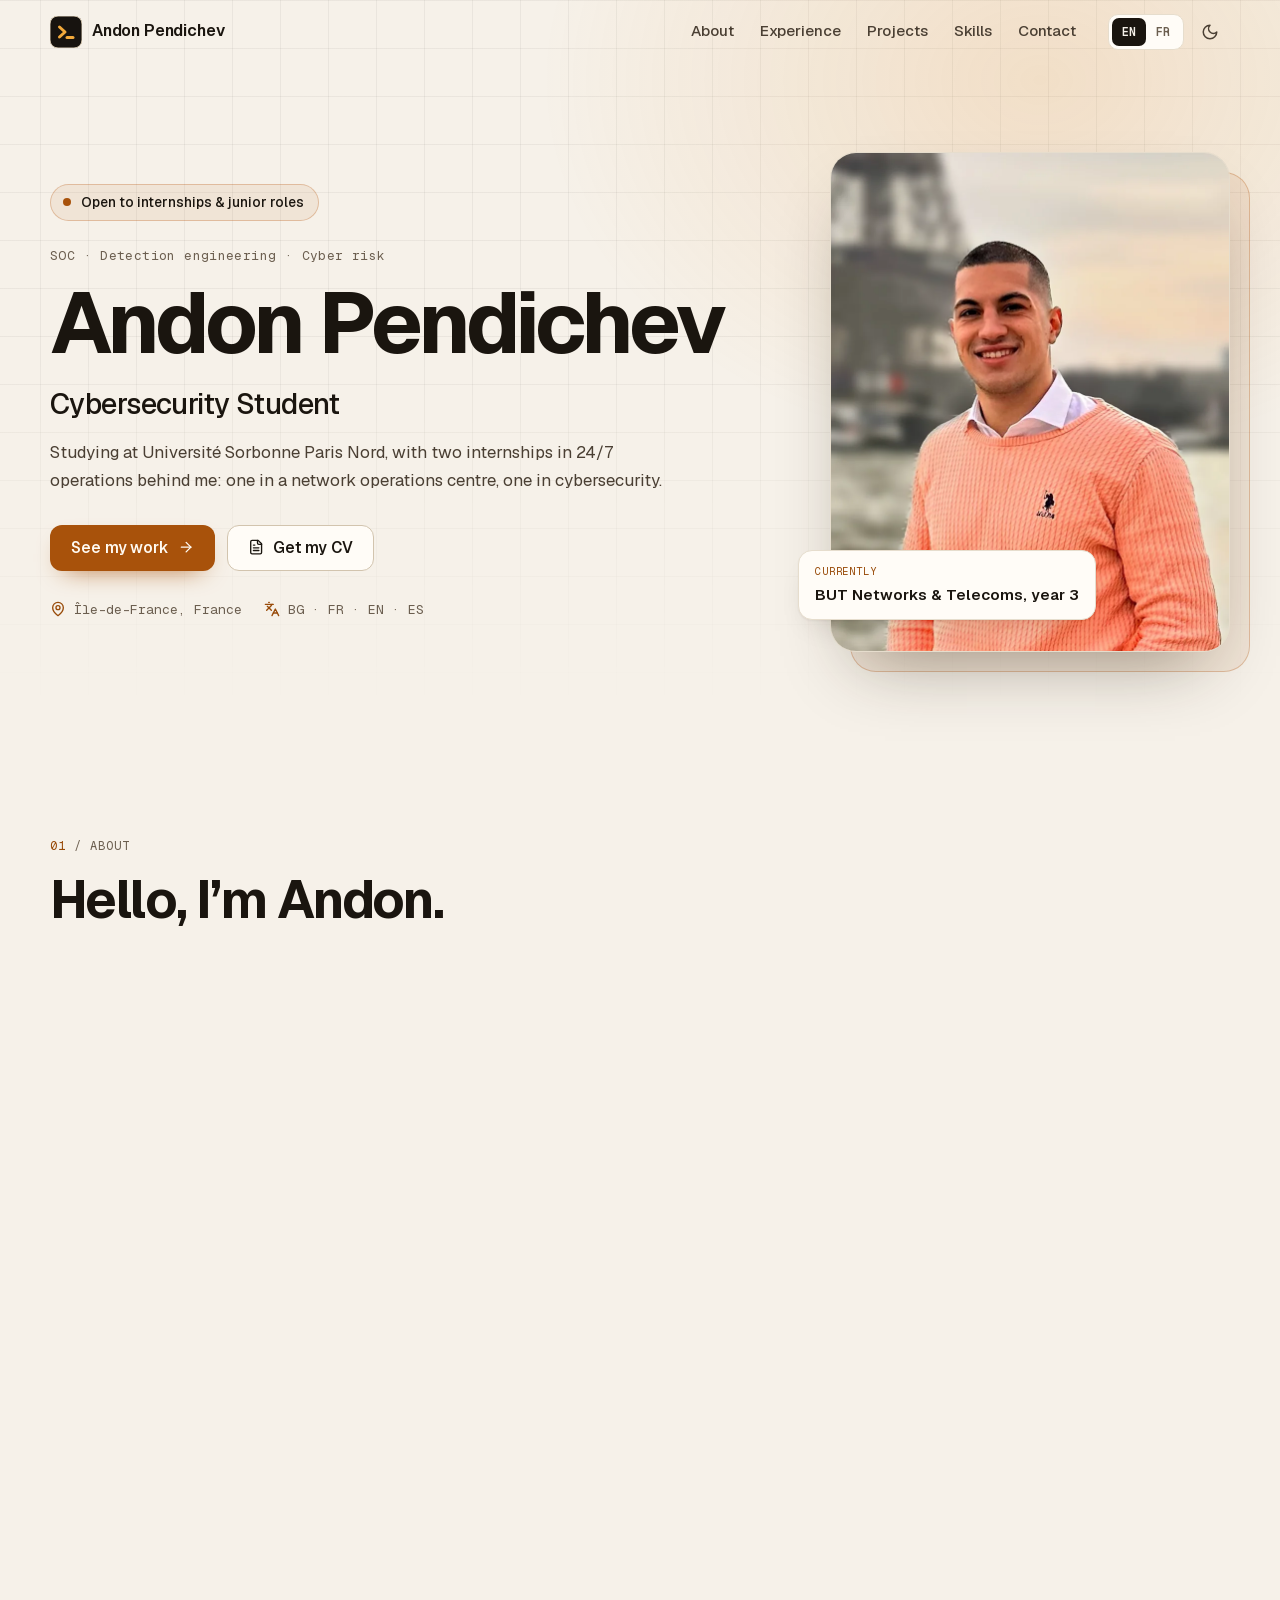
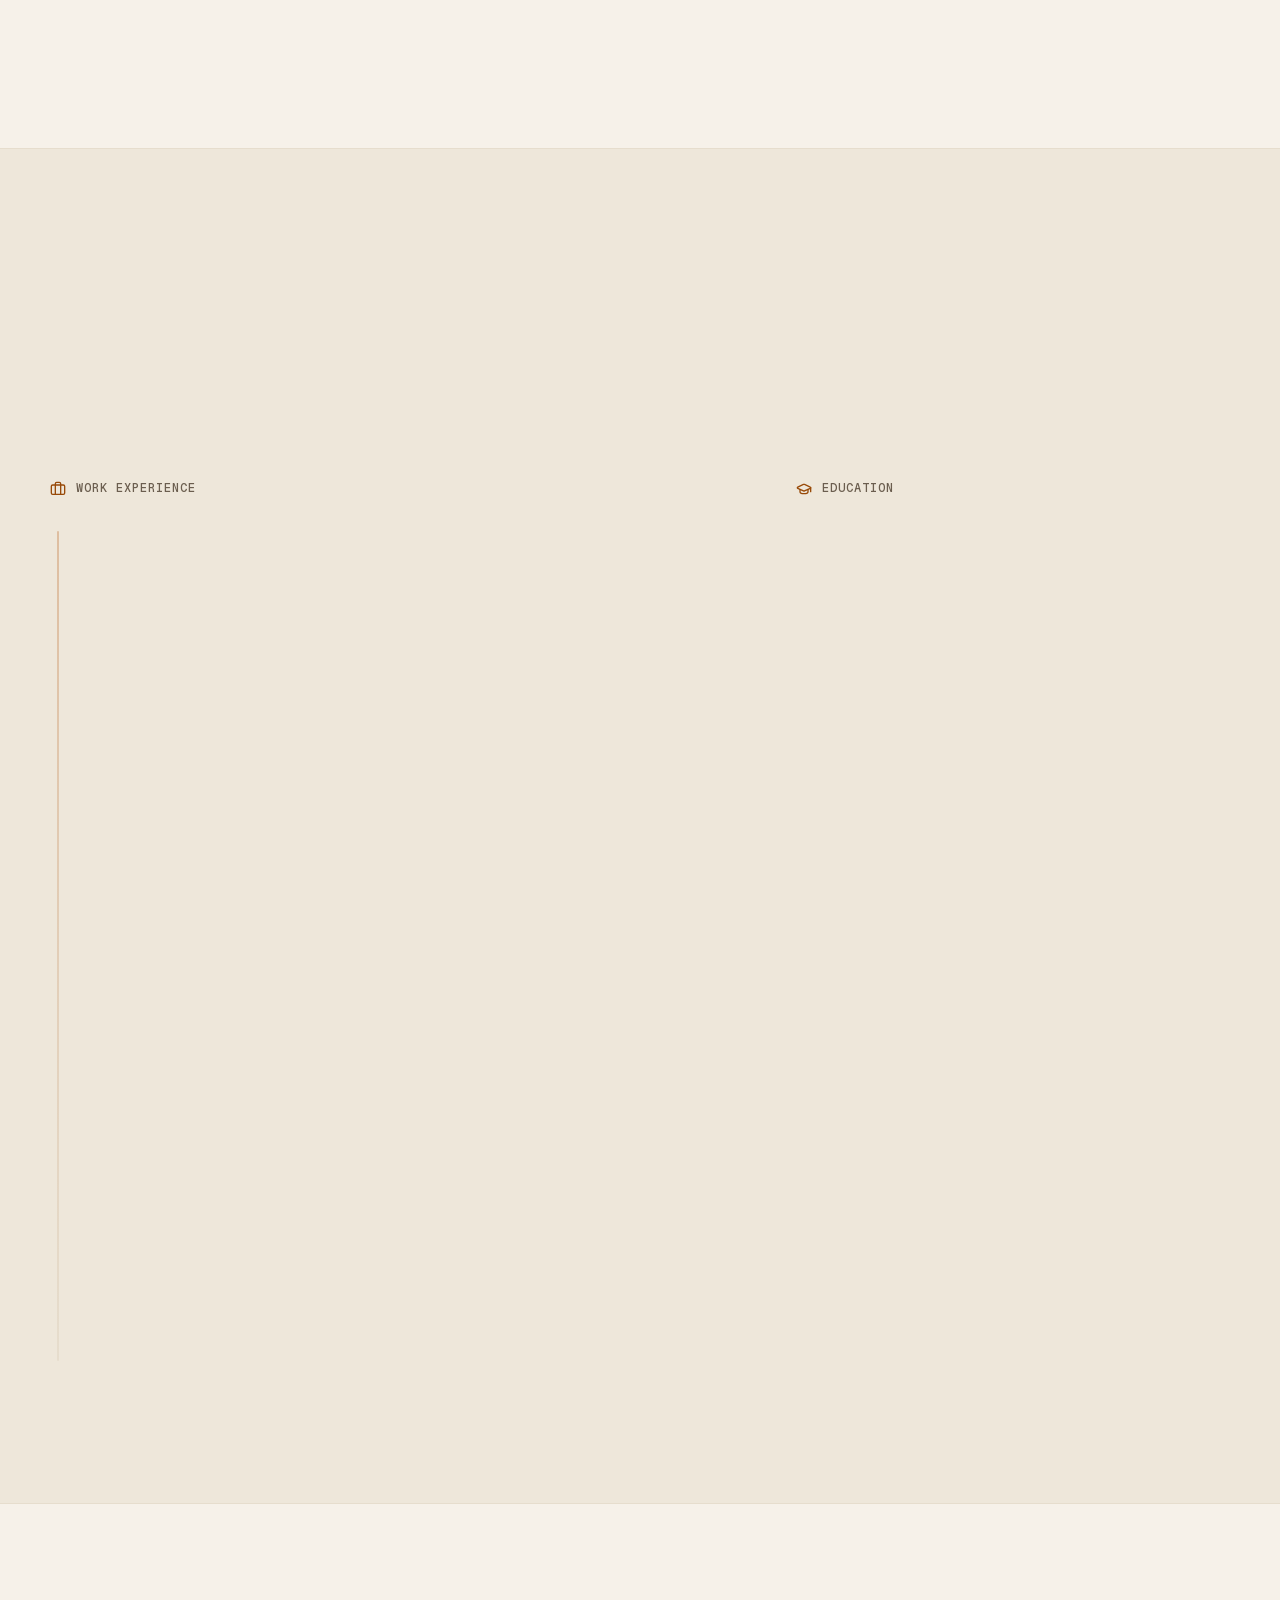
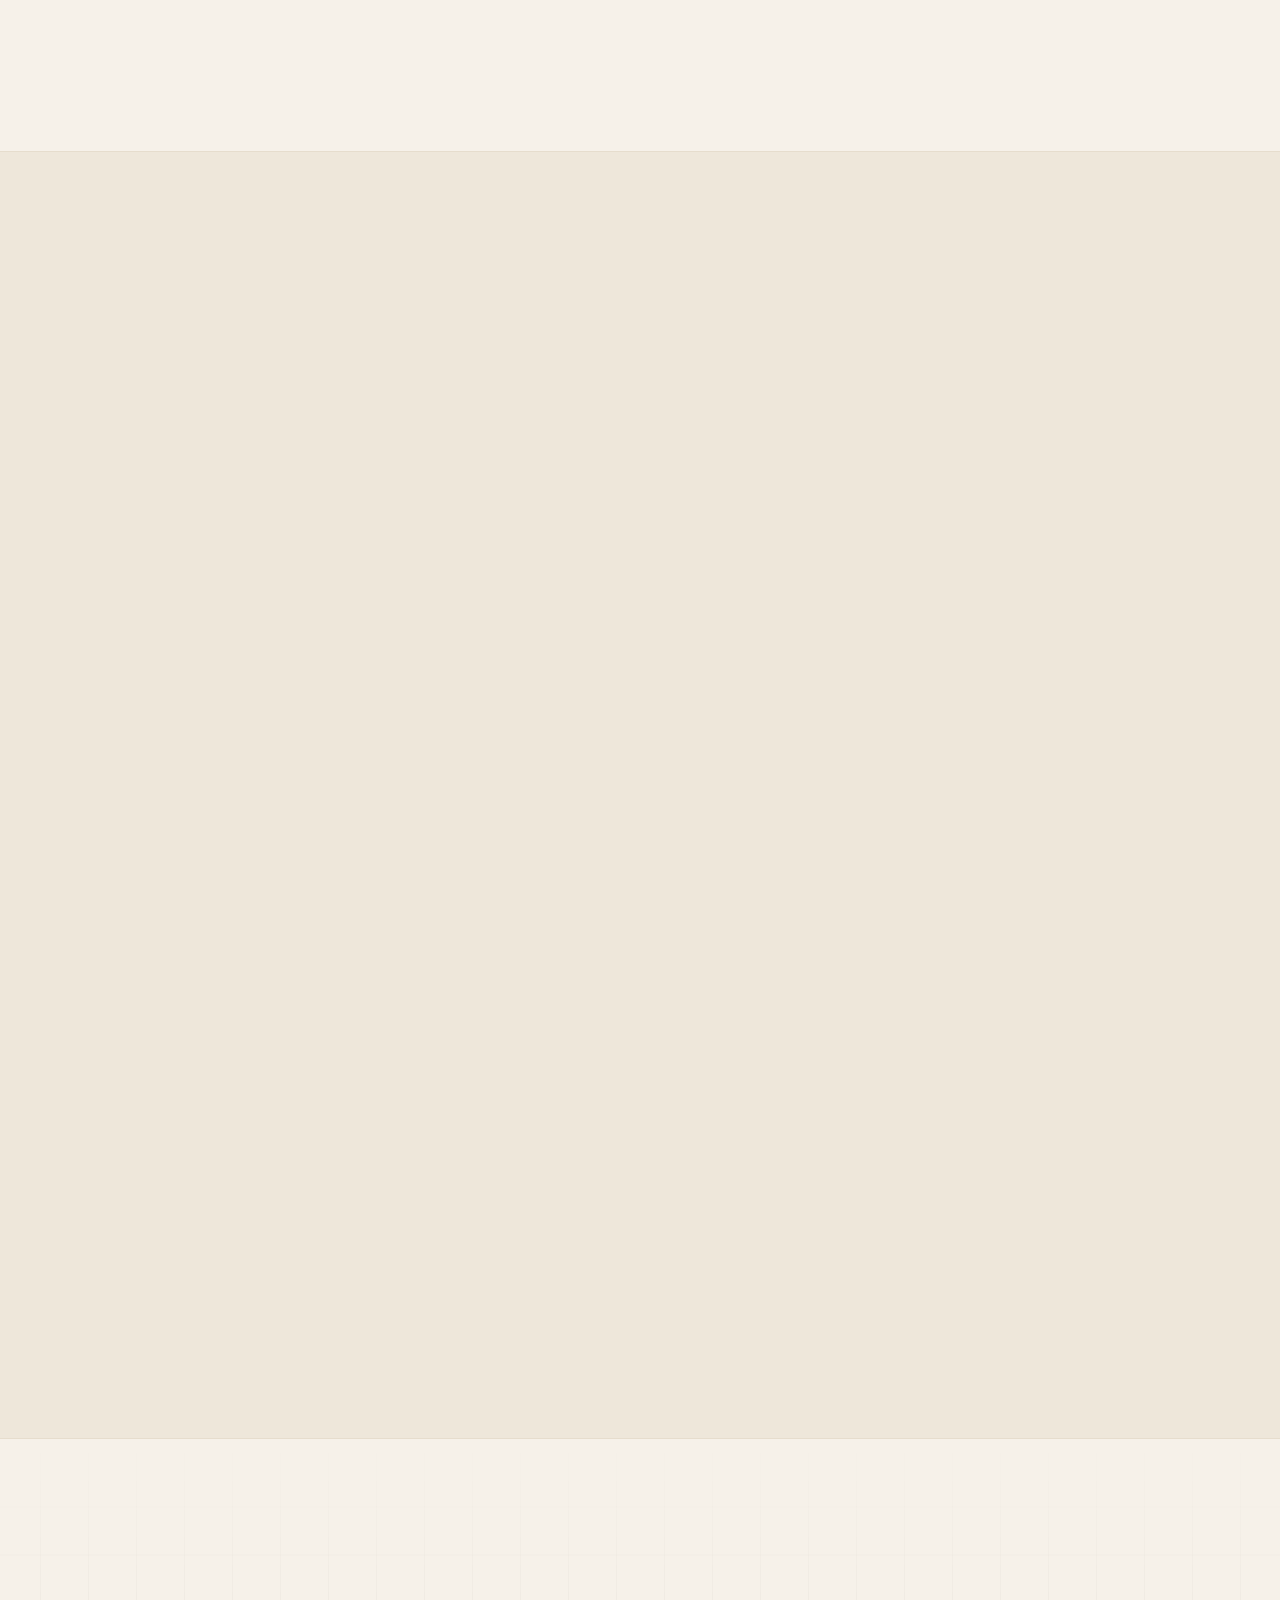
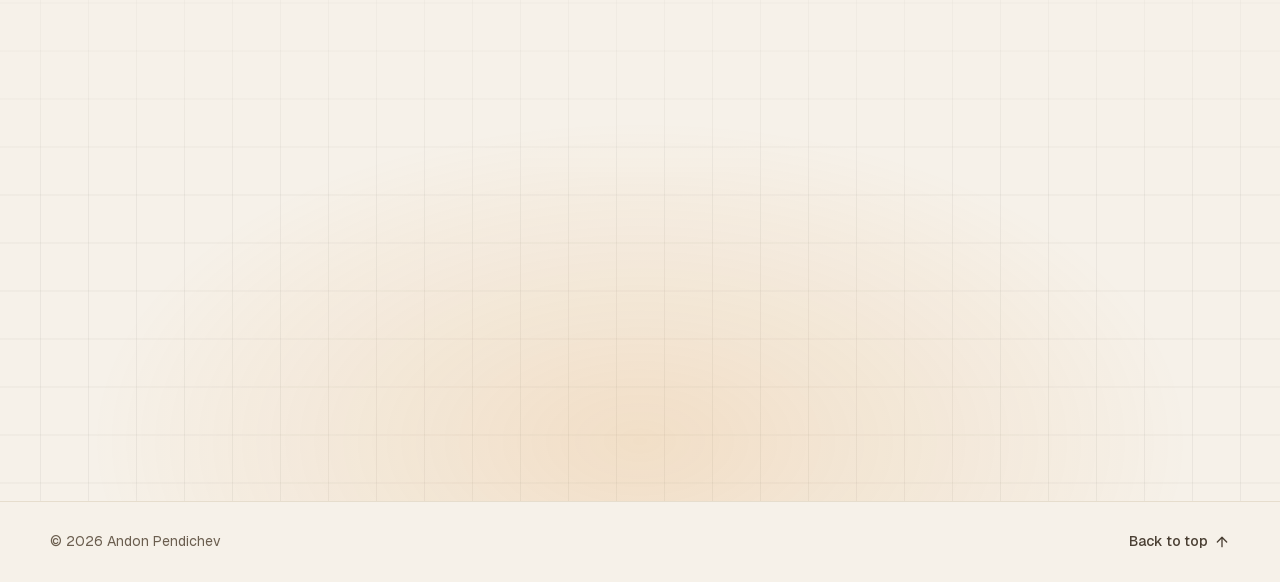
==== commit cd7824d2: "Footer cleanup, archived first portfolio, interactive WARS demo - Footer: remove the "Hand-coded in " ====
--- a/index.html
+++ b/index.html
@@ -367,16 +367,16 @@
           </li>
 
           <li class="project reveal" data-category="cyber">
-            <div class="project__media project__media--private" aria-hidden="true">
+            <a class="project__media project__media--private" href="projects/wars/" target="_blank" rel="noopener" tabindex="-1" aria-hidden="true">
               <svg class="icon"><use href="#i-shield"/></svg>
-              <span class="mono" data-i18n="pint.media">Internship · confidential</span>
-            </div>
+              <span class="mono" data-i18n="pint2.media">Internship · interactive demo</span>
+            </a>
             <div class="project__body">
               <p class="project__meta"><span class="tag tag--cyber" data-i18n="cat.cyber">Cybersecurity</span><span class="project__code mono" data-i18n="pint.code">Internship · 2026</span></p>
               <h3 class="project__title" data-i18n="pint2.title">WARS — a risk-based prioritisation prototype</h3>
               <p class="project__text" data-i18n="pint2.text">Python prototype that ranks exposed web assets by contextual risk — CVSS, EPSS, CISA KEV and asset criticality — with an LLM used only to classify assets, so every score stays auditable.</p>
               <ul class="chips chips--sm"><li>Python</li><li>LangGraph</li><li>EPSS</li><li>CISA KEV</li></ul>
-              <p class="project__link project__link--private"><svg class="icon" aria-hidden="true"><use href="#i-lock"/></svg><span data-i18n="link.private">Confidential — details on request</span></p>
+              <a class="project__link" href="projects/wars/" target="_blank" rel="noopener"><span data-i18n="link.demo">Try the WARS score</span> <span class="mono project__type">DEMO</span><svg class="icon" aria-hidden="true"><use href="#i-arrow-up-right"/></svg></a>
             </div>
           </li>
 
@@ -446,7 +446,7 @@
           </li>
 
           <li class="project reveal" data-category="dev">
-            <a class="project__media" href="https://github.com/pendichev/Portfolio" target="_blank" rel="noopener noreferrer" tabindex="-1" aria-hidden="true">
+            <a class="project__media" href="projects/sae14/" target="_blank" rel="noopener" tabindex="-1" aria-hidden="true">
               <img src="assets/img/projects/sae14-first-site.webp" width="800" height="500" alt="" loading="lazy" decoding="async">
             </a>
             <div class="project__body">
@@ -454,7 +454,7 @@
               <h3 class="project__title" data-i18n="p14.title">My first web presence</h3>
               <p class="project__text" data-i18n="p14.text">The first version of this portfolio, hand-coded in HTML, CSS and JavaScript with a French/English switch — rebuilt from scratch in 2026 into the site you’re reading.</p>
               <ul class="chips chips--sm"><li>HTML</li><li>CSS</li><li>JavaScript</li></ul>
-              <a class="project__link" href="https://github.com/pendichev/Portfolio" target="_blank" rel="noopener noreferrer"><span data-i18n="link.source">View the source</span> <span class="mono project__type">GITHUB</span><svg class="icon" aria-hidden="true"><use href="#i-arrow-up-right"/></svg></a>
+              <a class="project__link" href="projects/sae14/" target="_blank" rel="noopener"><span data-i18n="link.oldsite">Visit the first version</span> <span class="mono project__type">WEB</span><svg class="icon" aria-hidden="true"><use href="#i-arrow-up-right"/></svg></a>
             </div>
           </li>
 
@@ -592,7 +592,6 @@
   <footer class="site-footer">
     <div class="container footer__inner">
       <p>© <span id="year">2026</span> Andon Pendichev</p>
-      <p class="footer__made mono" data-i18n="footer.made">Hand-coded in HTML, CSS &amp; vanilla JS · no trackers, no third-party requests</p>
       <a class="footer__top" href="#top"><span data-i18n="footer.top">Back to top</span><svg class="icon" aria-hidden="true"><use href="#i-arrow-up"/></svg></a>
     </div>
   </footer>
--- a/assets/css/main.css
+++ b/assets/css/main.css
@@ -1104,7 +1104,6 @@
 .site-footer { padding: 28px 0; border-top: 1px solid var(--line); font-size: .88rem; color: var(--text-3); }
 .footer__inner { display: flex; flex-wrap: wrap; align-items: center; justify-content: space-between; gap: 10px 24px; }
 .footer__inner p { margin: 0; }
-.footer__made { font-size: .74rem; }
 .footer__top { display: inline-flex; align-items: center; gap: 6px; font-weight: 500; color: var(--text-2); }
 .footer__top:hover { color: var(--accent-text); }
 .footer__top .icon { width: 16px; height: 16px; }
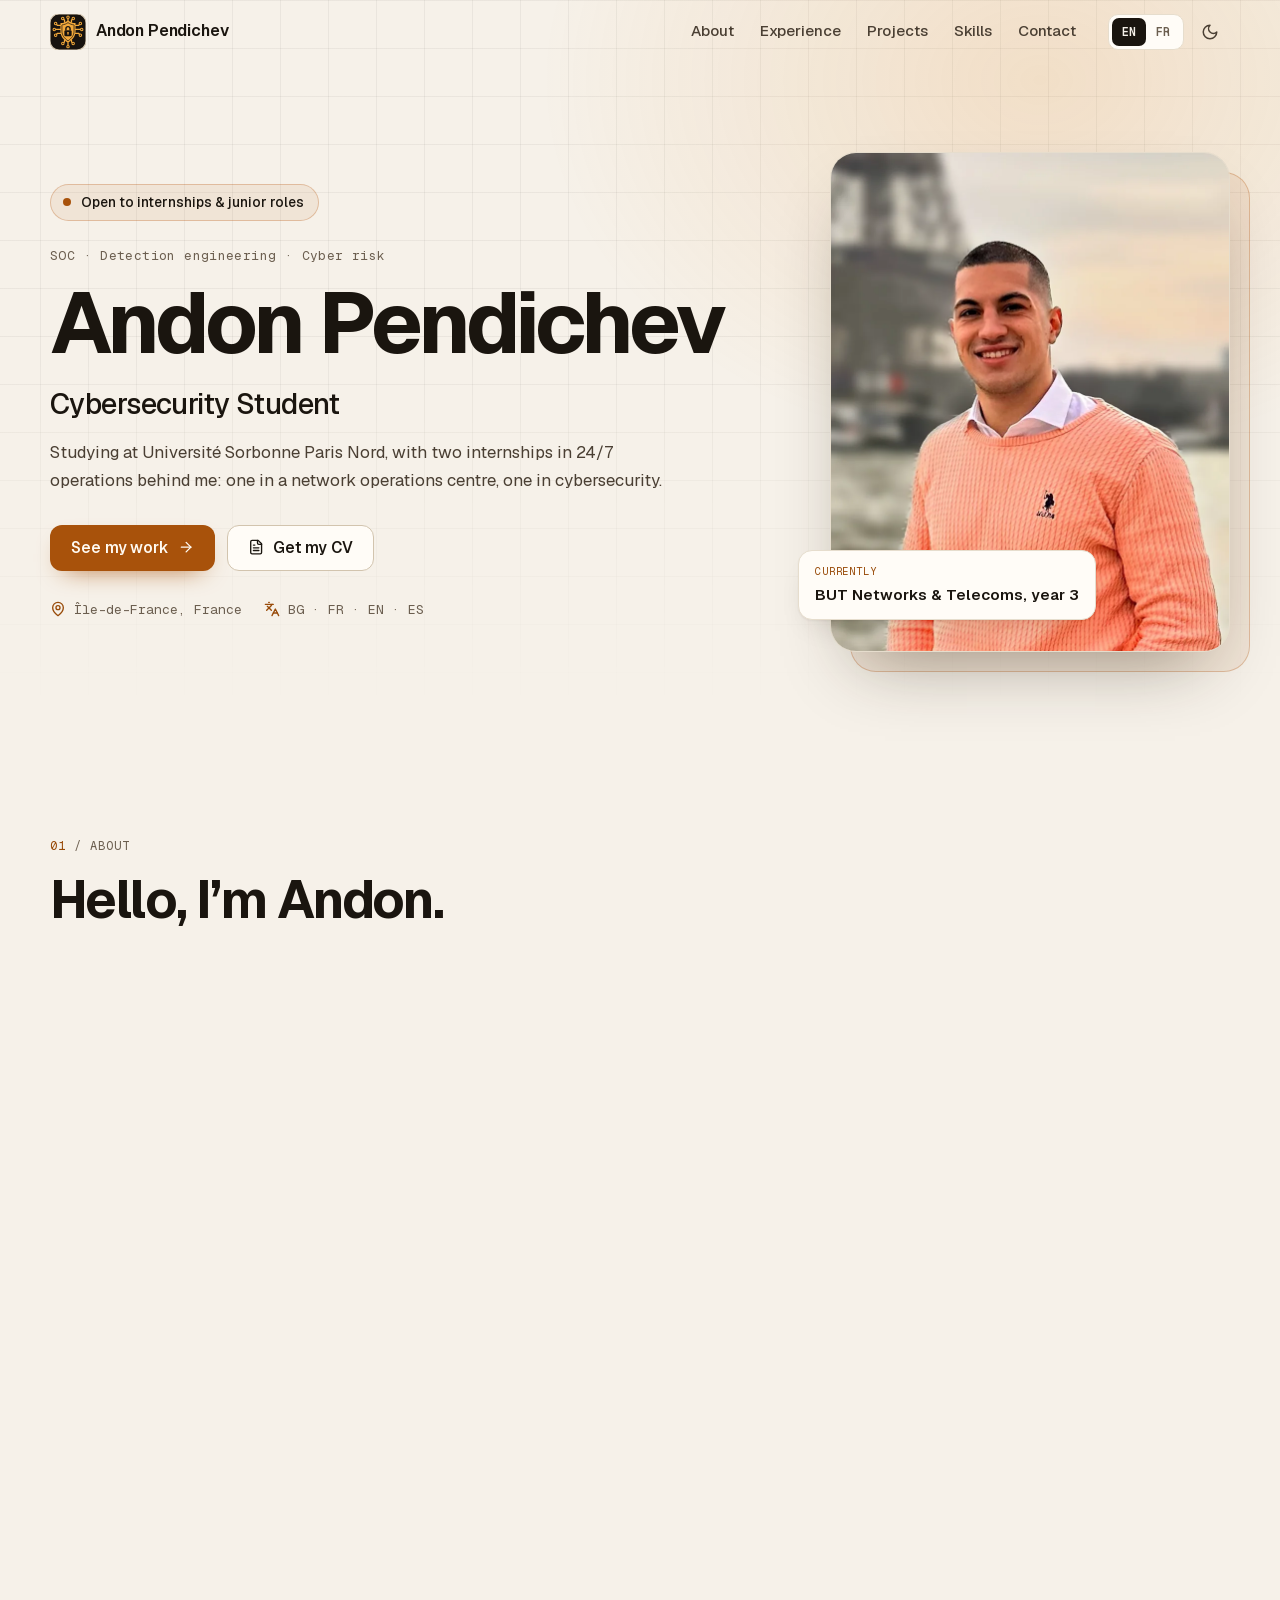
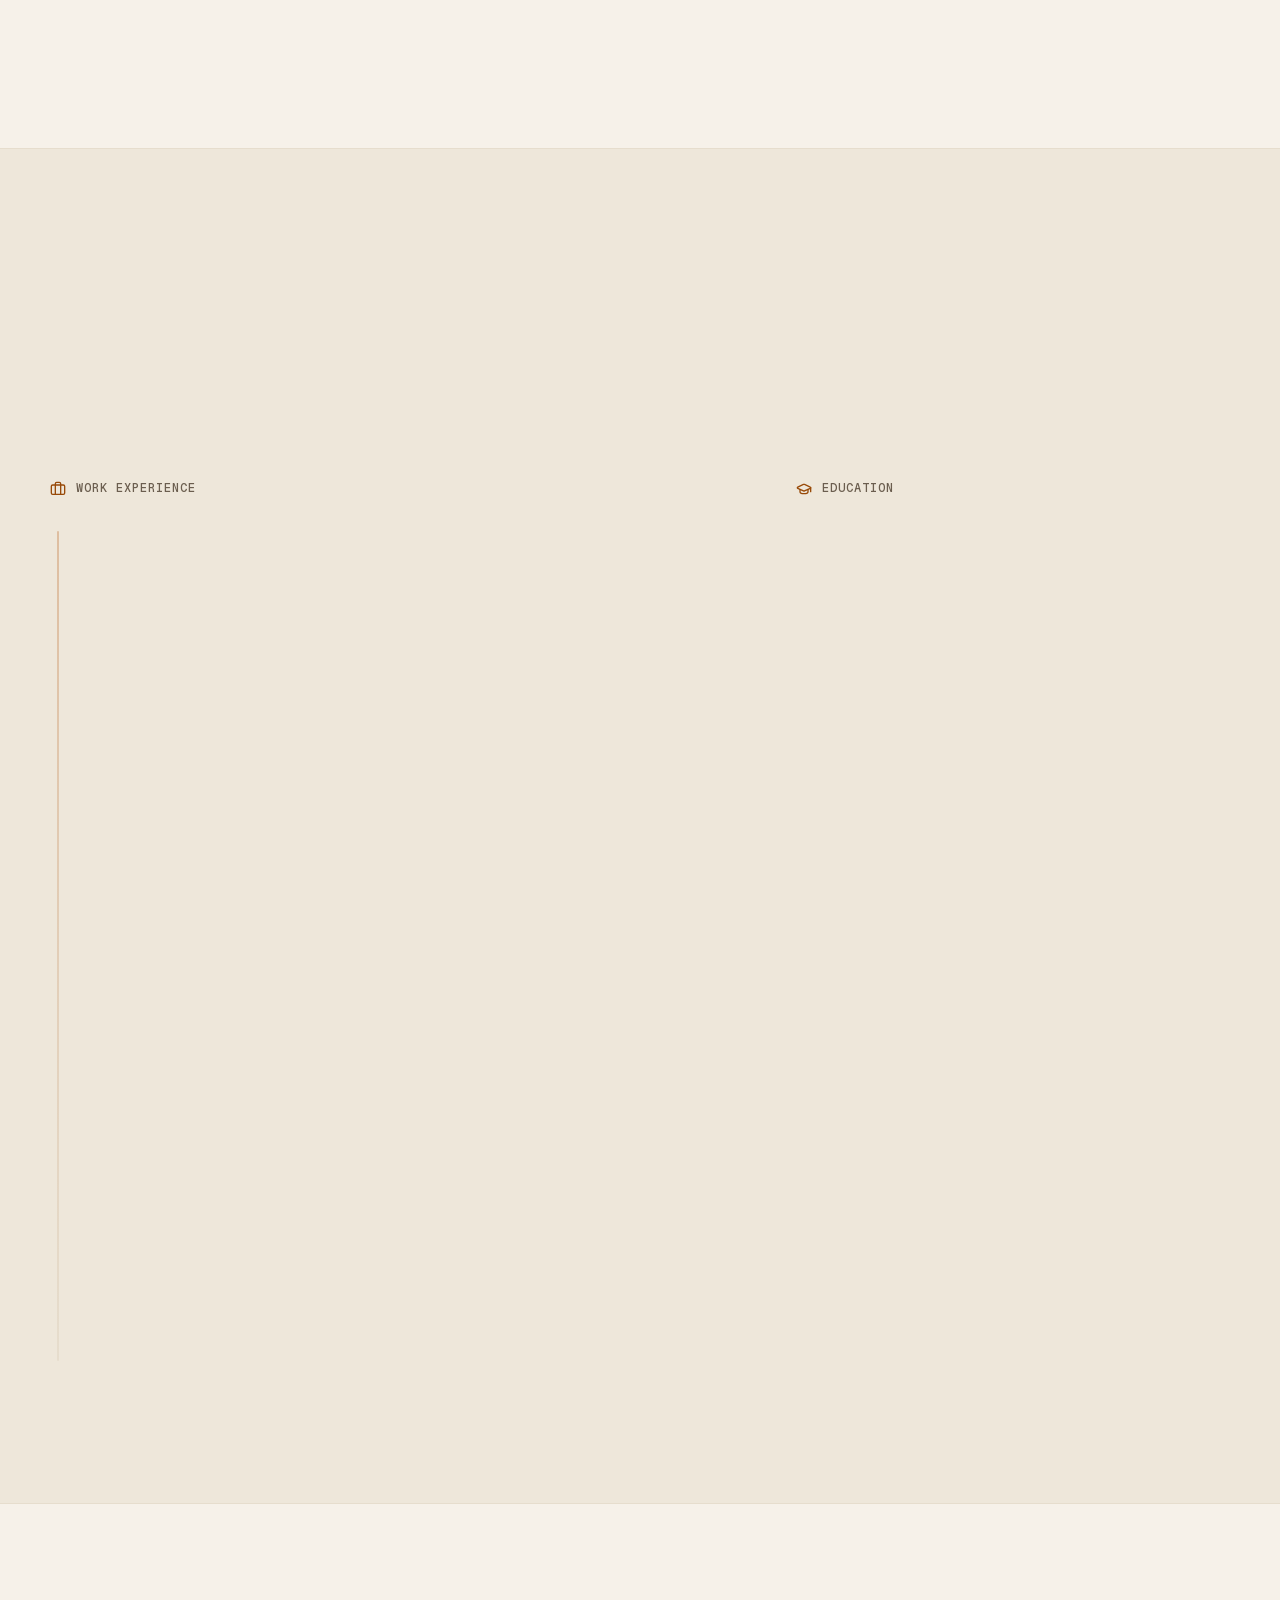
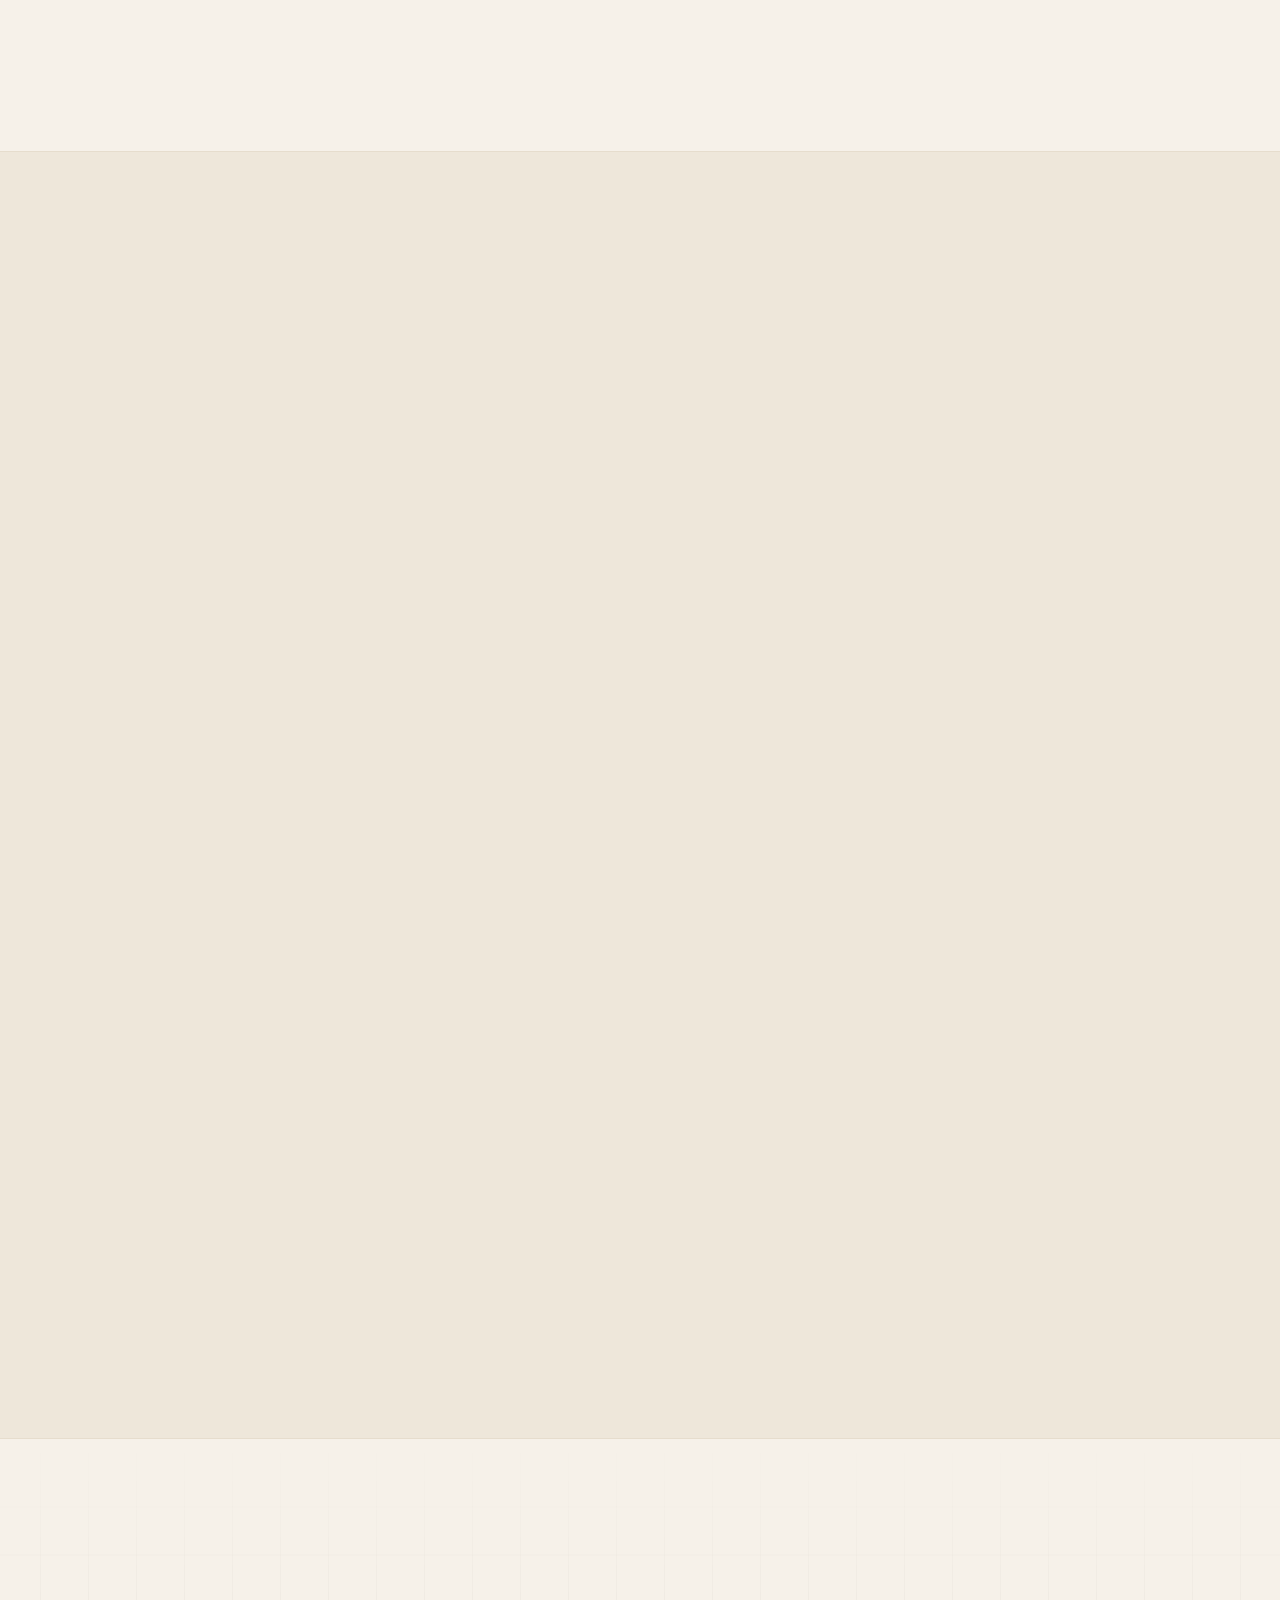
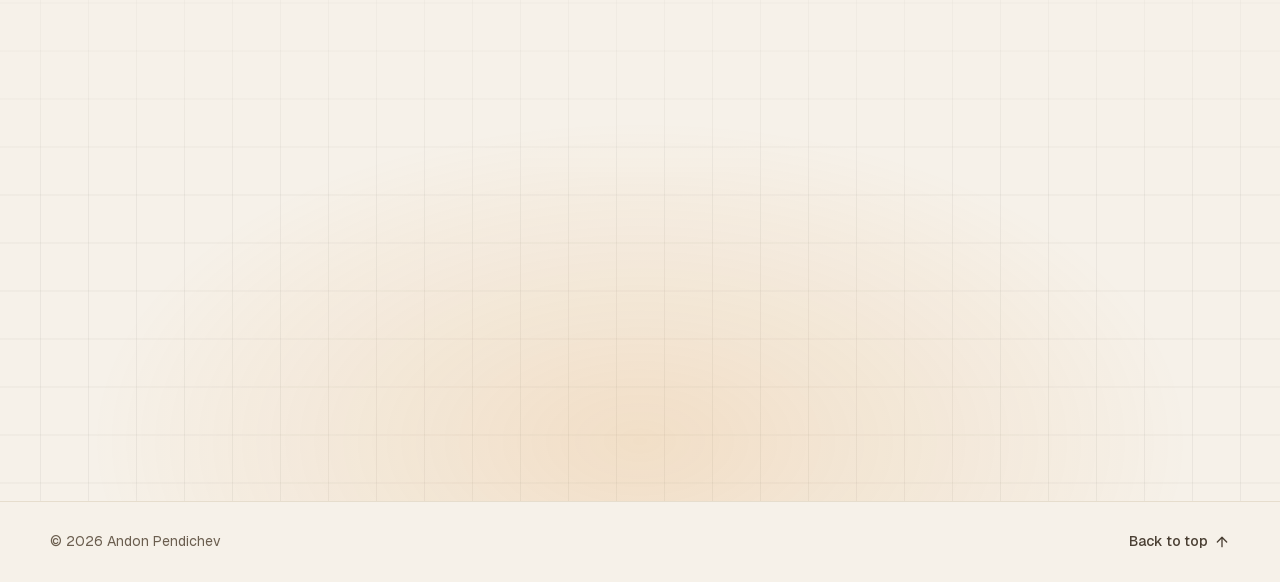
==== commit 81022bd7: "New logo: shield and padlock wired into circuit traces Replace the terminal-prompt mark with a cyber" ====
--- a/index.html
+++ b/index.html
@@ -95,7 +95,7 @@
   <header class="site-header" id="site-header">
     <div class="container header__inner">
       <a class="brand" href="#top" aria-label="Andon Pendichev — back to top" data-i18n-attr="aria-label:brand.aria">
-        <svg class="brand__mark" viewBox="0 0 64 64" aria-hidden="true" focusable="false"><rect width="64" height="64" rx="16"/><path d="m19 22 11 10-11 10"/><path d="M34 43h12"/></svg>
+        <svg class="brand__mark" viewBox="0 0 64 64" aria-hidden="true" focusable="false"><rect class="mk-tile" width="64" height="64" rx="16"/><path class="mk-trace" d="M18.6 20.4H13.4L10 17M18.6 27.4H7.6M19 34.3H13.4L10 37.7M45.4 20.4H50.6L54 17M45.4 27.4H56.4M45 34.3H50.6L54 37.7M32 11.4V5.9M25.9 14.5V11.2L22.6 7.9M38.1 14.5V11.2L41.4 7.9M32 51.6V58M25.8 46.1V49.5L22.8 52.5M38.2 46.1V49.5L41.2 52.5"/><circle class="mk-node" cx="10" cy="17" r="2.2"/><circle class="mk-node" cx="7.6" cy="27.4" r="2.2"/><circle class="mk-node" cx="10" cy="37.7" r="2.2"/><circle class="mk-node" cx="54" cy="17" r="2.2"/><circle class="mk-node" cx="56.4" cy="27.4" r="2.2"/><circle class="mk-node" cx="54" cy="37.7" r="2.2"/><circle class="mk-node" cx="32" cy="5.9" r="2.2"/><circle class="mk-node" cx="22.6" cy="7.9" r="2.2"/><circle class="mk-node" cx="41.4" cy="7.9" r="2.2"/><circle class="mk-node" cx="32" cy="58" r="2.2"/><circle class="mk-node" cx="22.8" cy="52.5" r="2.2"/><circle class="mk-node" cx="41.2" cy="52.5" r="2.2"/><path class="mk-shield" d="M32.0 11.34C27.97 14.36 23.38 15.93 19.23 16.16 18.78 16.16 18.56 16.49 18.56 16.94V30.38C18.56 40.12 24.5 46.4 32.0 51.66 39.5 46.4 45.44 40.12 45.44 30.38V16.94C45.44 16.49 45.22 16.16 44.77 16.16 40.62 15.93 36.03 14.36 32.0 11.34Z"/><path class="mk-inset" d="M32.0 11.34C27.97 14.36 23.38 15.93 19.23 16.16 18.78 16.16 18.56 16.49 18.56 16.94V30.38C18.56 40.12 24.5 46.4 32.0 51.66 39.5 46.4 45.44 40.12 45.44 30.38V16.94C45.44 16.49 45.22 16.16 44.77 16.16 40.62 15.93 36.03 14.36 32.0 11.34Z" transform="translate(32 31.5) scale(.8) translate(-32 -31.5)"/><rect class="mk-lock" x="25.5" y="28.92" width="12.99" height="10.75" rx="2.4"/><path class="mk-shackle" d="M28.3 28.92V26.02a3.70 3.70 0 0 1 7.39 0V28.92"/><circle class="mk-key" cx="32.0" cy="33.4" r="1.6"/><path class="mk-keyline" d="M32.0 33.80v2.9"/></svg>
         <span class="brand__name">Andon Pendichev</span>
       </a>
 
@@ -446,7 +446,7 @@
           </li>
 
           <li class="project reveal" data-category="dev">
-            <a class="project__media" href="projects/sae14/" target="_blank" rel="noopener" tabindex="-1" aria-hidden="true">
+            <a class="project__media" href="https://github.com/pendichev/Portfolio-v1" target="_blank" rel="noopener noreferrer" tabindex="-1" aria-hidden="true">
               <img src="assets/img/projects/sae14-first-site.webp" width="800" height="500" alt="" loading="lazy" decoding="async">
             </a>
             <div class="project__body">
@@ -454,7 +454,7 @@
               <h3 class="project__title" data-i18n="p14.title">My first web presence</h3>
               <p class="project__text" data-i18n="p14.text">The first version of this portfolio, hand-coded in HTML, CSS and JavaScript with a French/English switch — rebuilt from scratch in 2026 into the site you’re reading.</p>
               <ul class="chips chips--sm"><li>HTML</li><li>CSS</li><li>JavaScript</li></ul>
-              <a class="project__link" href="projects/sae14/" target="_blank" rel="noopener"><span data-i18n="link.oldsite">Visit the first version</span> <span class="mono project__type">WEB</span><svg class="icon" aria-hidden="true"><use href="#i-arrow-up-right"/></svg></a>
+              <a class="project__link" href="https://github.com/pendichev/Portfolio-v1" target="_blank" rel="noopener noreferrer"><span data-i18n="link.source">View the source</span> <span class="mono project__type">GITHUB</span><svg class="icon" aria-hidden="true"><use href="#i-arrow-up-right"/></svg></a>
             </div>
           </li>
 
--- a/assets/css/main.css
+++ b/assets/css/main.css
@@ -371,9 +371,17 @@
   font-weight: 600;
   letter-spacing: -0.01em;
 }
-.brand__mark { width: 32px; height: 32px; }
-.brand__mark rect { fill: var(--mark-bg); stroke: var(--line-strong); stroke-width: 2; }
-.brand__mark path { fill: none; stroke: var(--mark-fg); stroke-width: 6; stroke-linecap: round; stroke-linejoin: round; }
+/* Logo: a shield and padlock wired into circuit traces, amber on a dark tile in both themes. */
+.brand__mark { flex: none; width: 36px; height: 36px; }
+.mk-tile { fill: var(--mark-bg); stroke: var(--line-strong); stroke-width: 2; }
+.mk-trace { fill: none; stroke: var(--mark-fg); stroke-width: 2.3; stroke-linecap: round; stroke-linejoin: round; }
+.mk-node { fill: var(--mark-bg); stroke: var(--mark-fg); stroke-width: 1.8; }
+.mk-shield { fill: var(--mark-fg); }
+.mk-inset { fill: none; stroke: var(--mark-bg); stroke-width: 1.6; }
+.mk-lock { fill: var(--mark-bg); }
+.mk-shackle { fill: none; stroke: var(--mark-bg); stroke-width: 2.5; }
+.mk-key { fill: var(--mark-fg); }
+.mk-keyline { stroke: var(--mark-fg); stroke-width: 1.4; stroke-linecap: round; }
 .brand__name { font-size: 1rem; }
 
 .nav__list { display: flex; gap: 2px; }
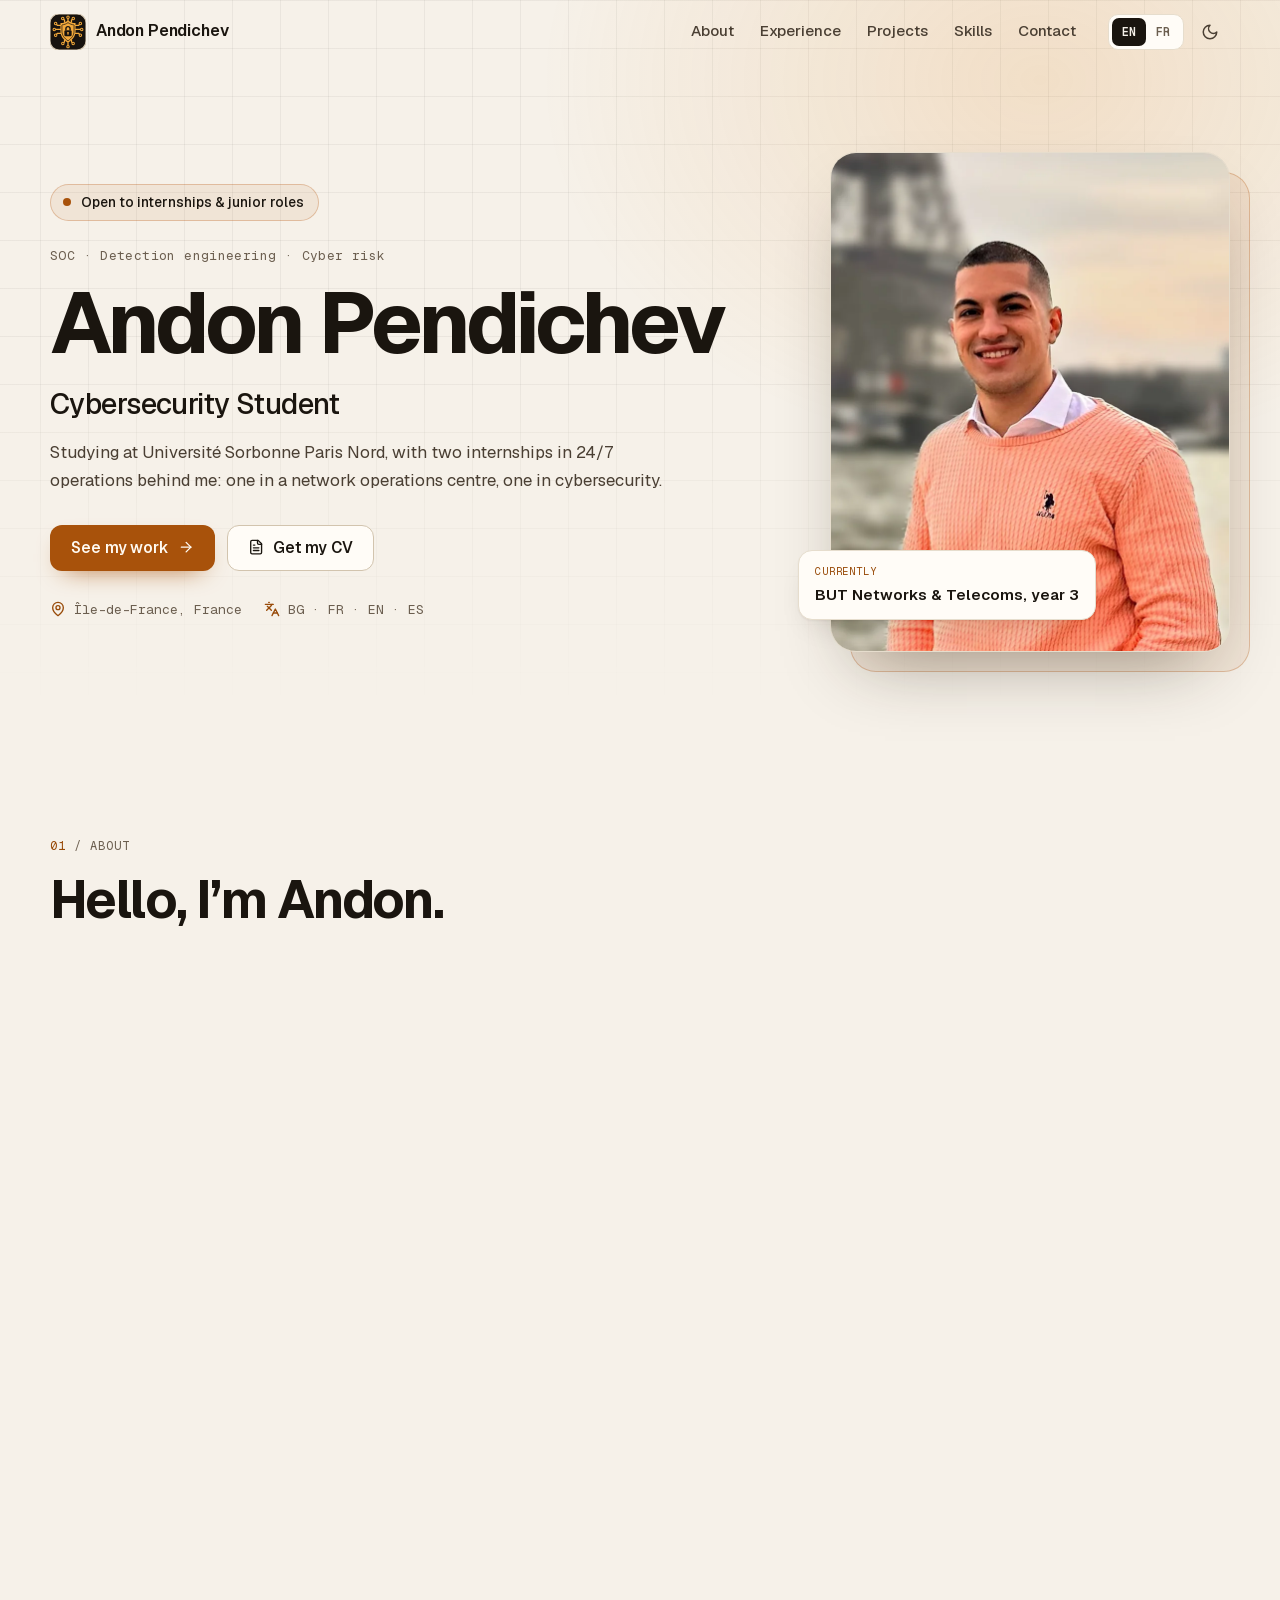
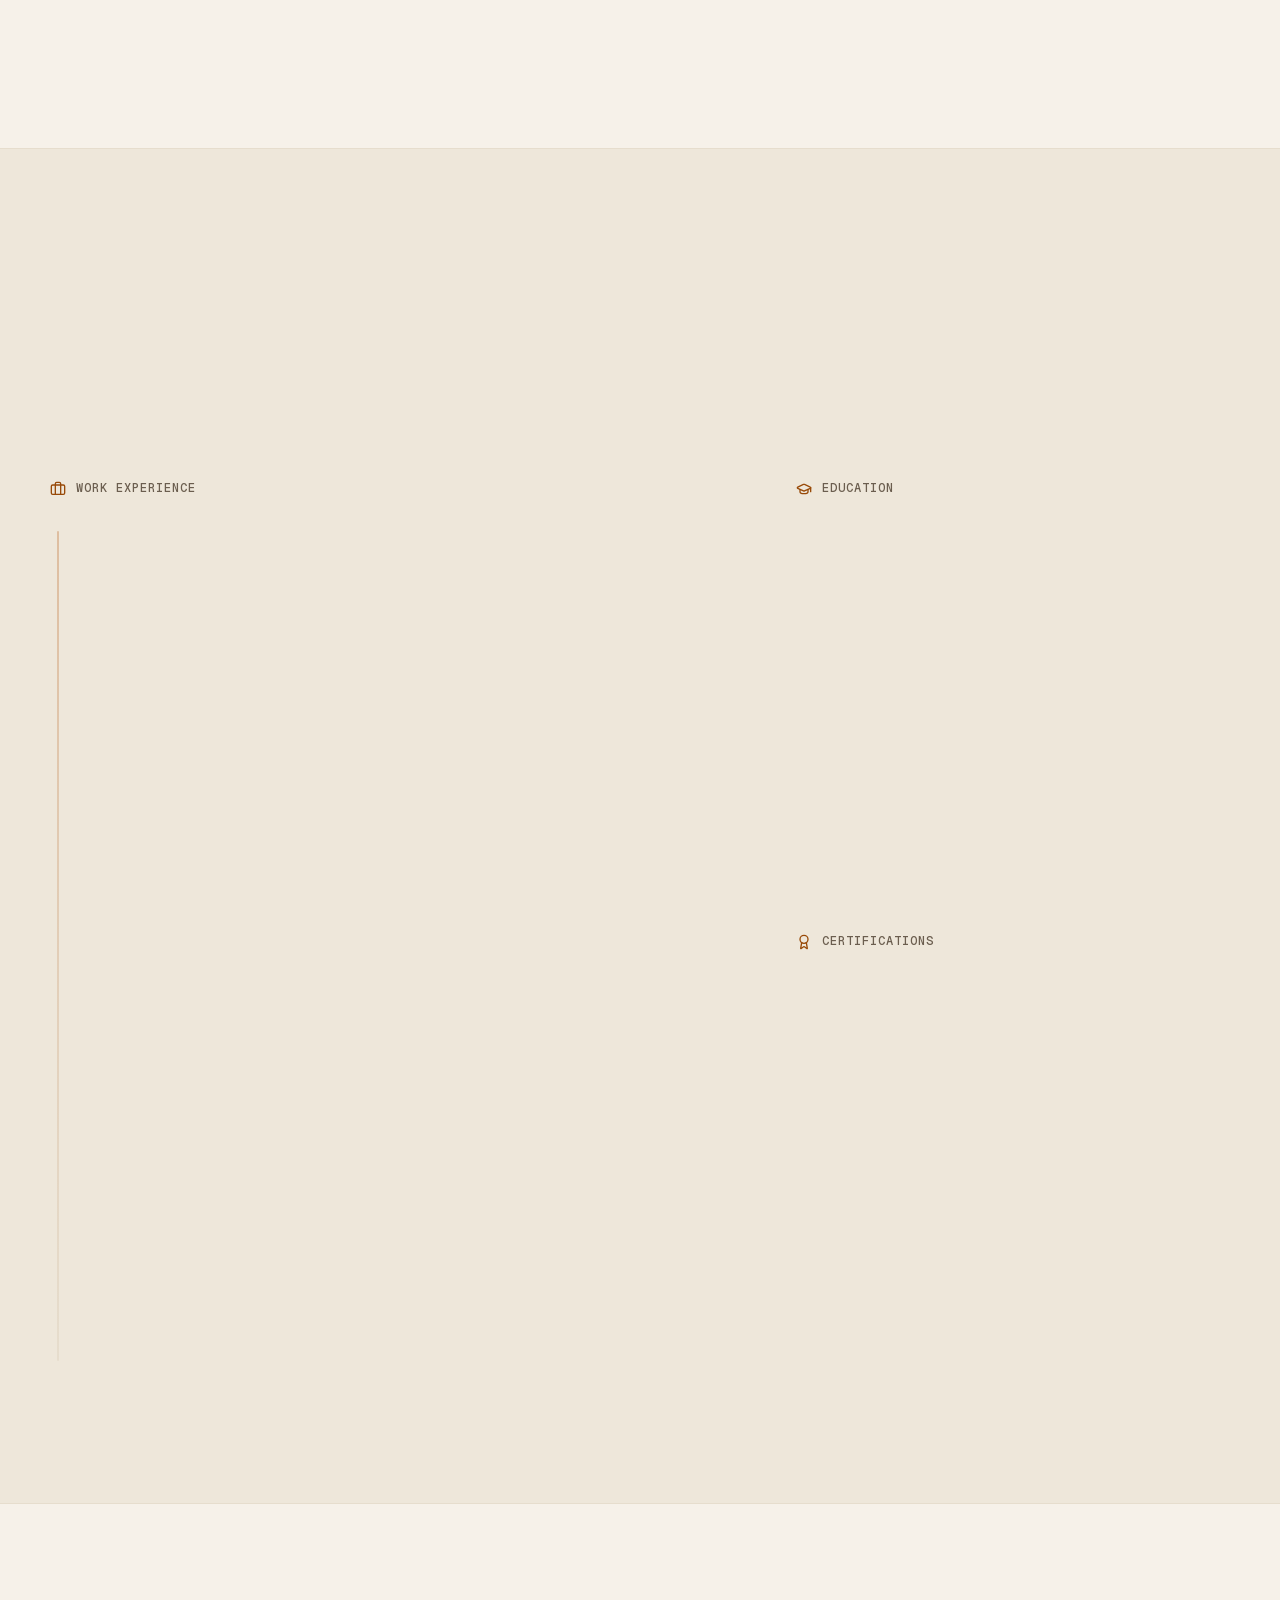
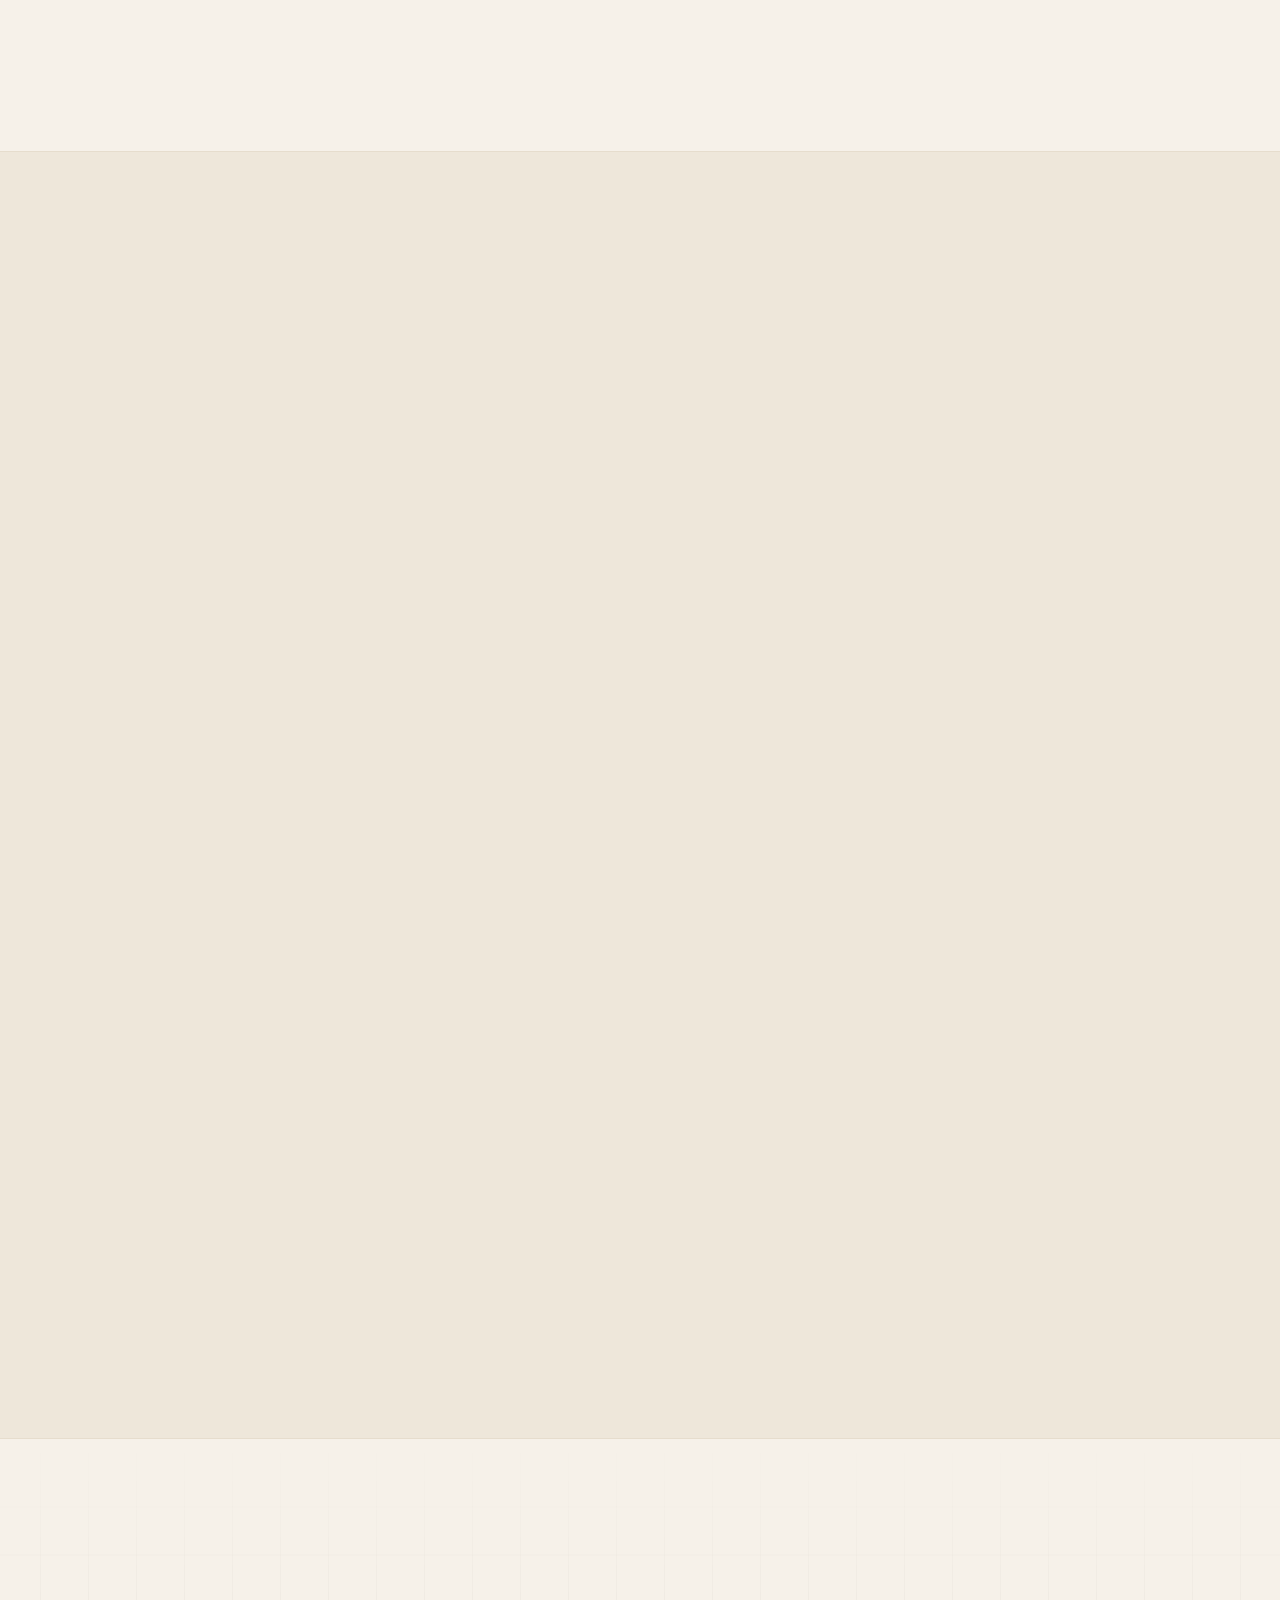
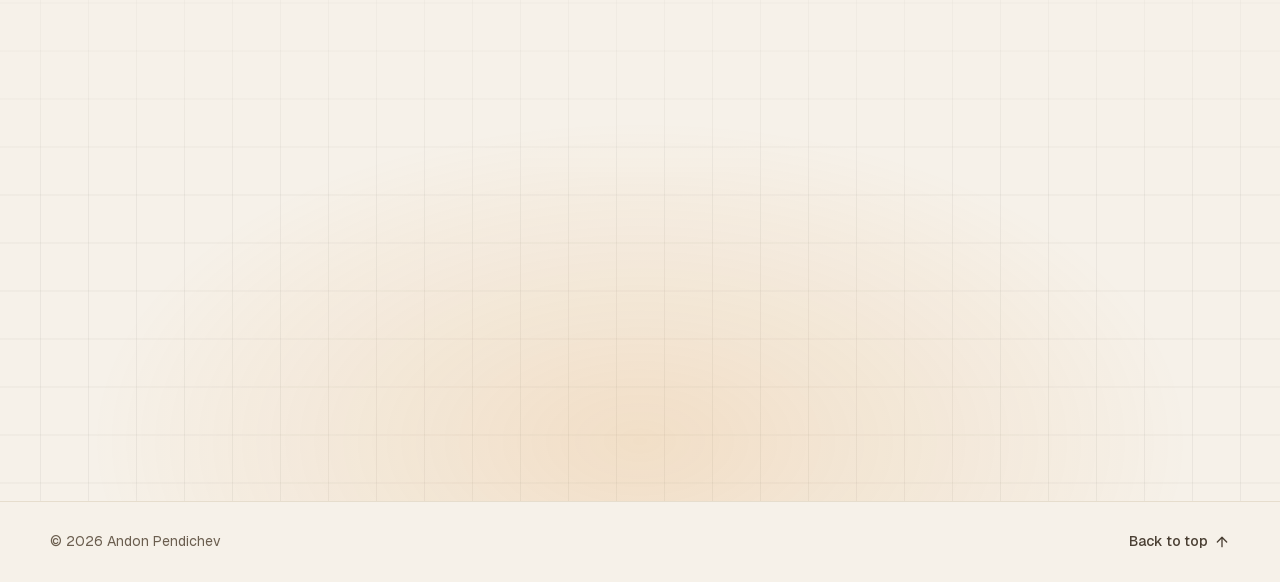
==== commit 91b98055: "Add Google Cybersecurity certificate; shorten SIEM card label - Experience & education: new "Certifi" ====
--- a/index.html
+++ b/index.html
@@ -290,6 +290,12 @@
               <p class="edu__note" data-i18n="edu2.note">With honours (mention Bien) · named “Most Deserving Student”</p>
             </article>
 
+            <h3 class="exp__subtitle exp__subtitle--next mono"><svg class="icon" aria-hidden="true"><use href="#i-award"/></svg><span>Certifications</span></h3>
+            <article class="edu reveal">
+              <p class="edu__when mono" data-i18n="cert1.when">Sep 2026</p>
+              <h4 class="edu__degree">Google Cybersecurity Professional Certificate</h4>
+              <p class="edu__school">Google, via Coursera</p>
+            </article>
           </aside>
         </div>
       </div>
@@ -362,7 +368,7 @@
               <h3 class="project__title" data-i18n="pint1.title">SIEM log parsers for an air-navigation SOC</h3>
               <p class="project__text" data-i18n="pint1.text">Four custom NetWitness parsers — reverse proxy, identity provider, web application firewall and NetFlow — that made unparsed production logs searchable and correlated. Now in production at BULATSA.</p>
               <ul class="chips chips--sm"><li>NetWitness</li><li>XML</li><li>Regex</li><li>SIEM</li></ul>
-              <p class="project__link project__link--private"><svg class="icon" aria-hidden="true"><use href="#i-lock"/></svg><span data-i18n="link.private">Confidential — details on request</span></p>
+              <p class="project__link project__link--private"><svg class="icon" aria-hidden="true"><use href="#i-lock"/></svg><span data-i18n="link.private">Confidential</span></p>
             </div>
           </li>
 
--- a/assets/css/main.css
+++ b/assets/css/main.css
@@ -746,6 +746,7 @@
   color: var(--text-3);
 }
 .exp__subtitle .icon { width: 16px; height: 16px; color: var(--accent-text); }
+.exp__subtitle--next { margin-top: 34px; }
 
 .timeline { position: relative; display: grid; gap: 20px; }
 .timeline::before {
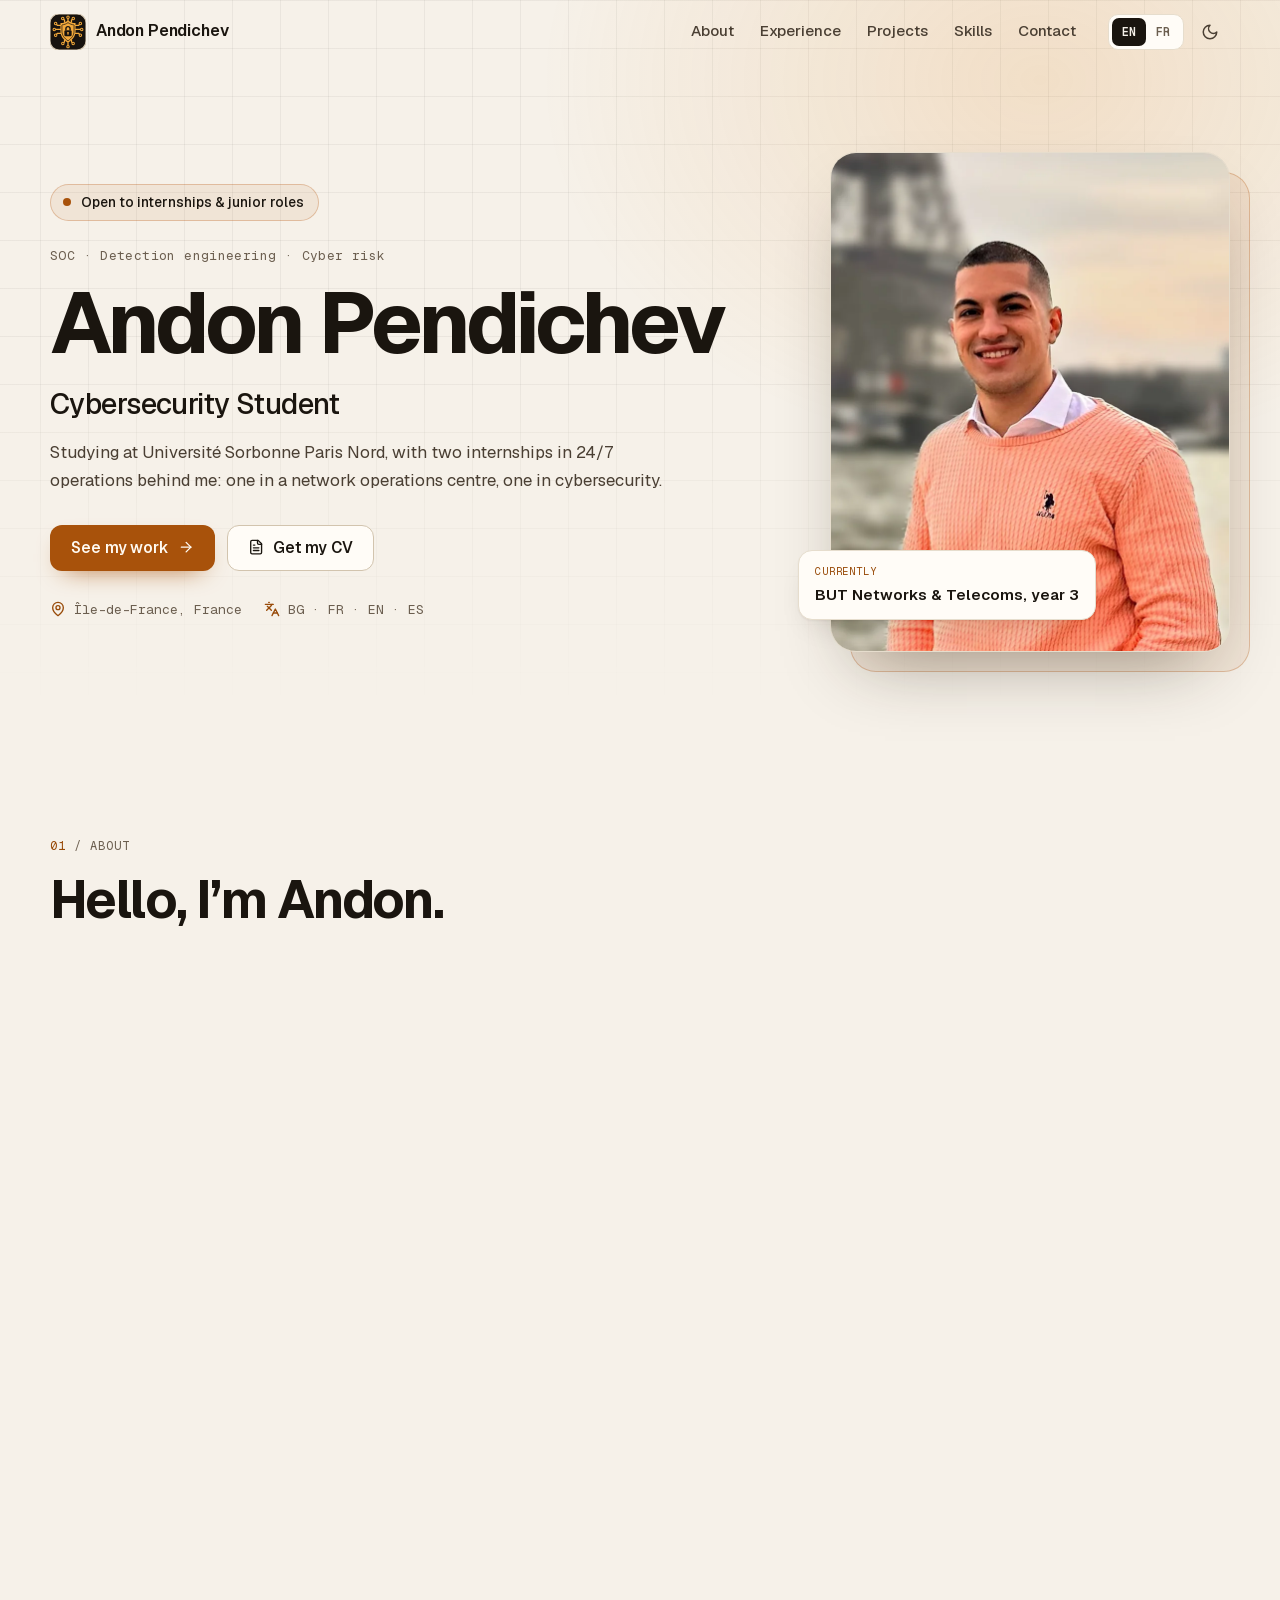
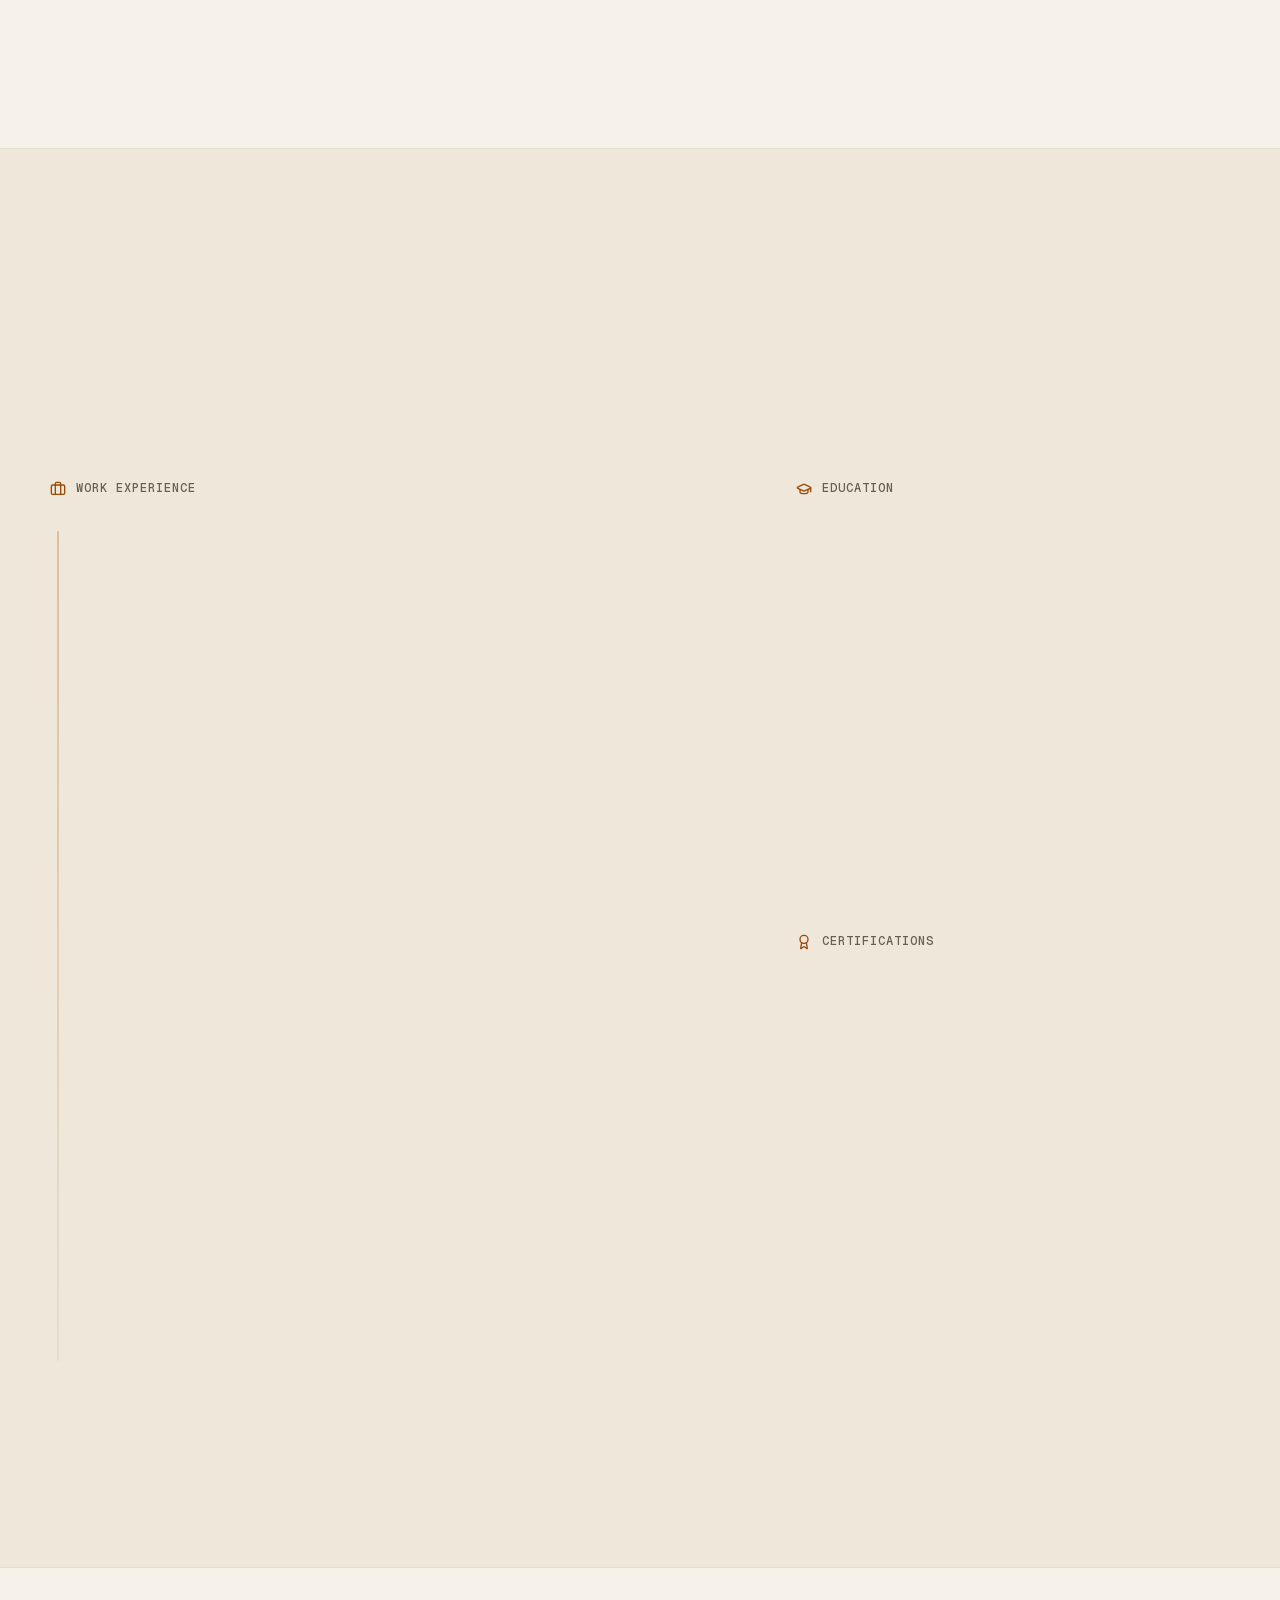
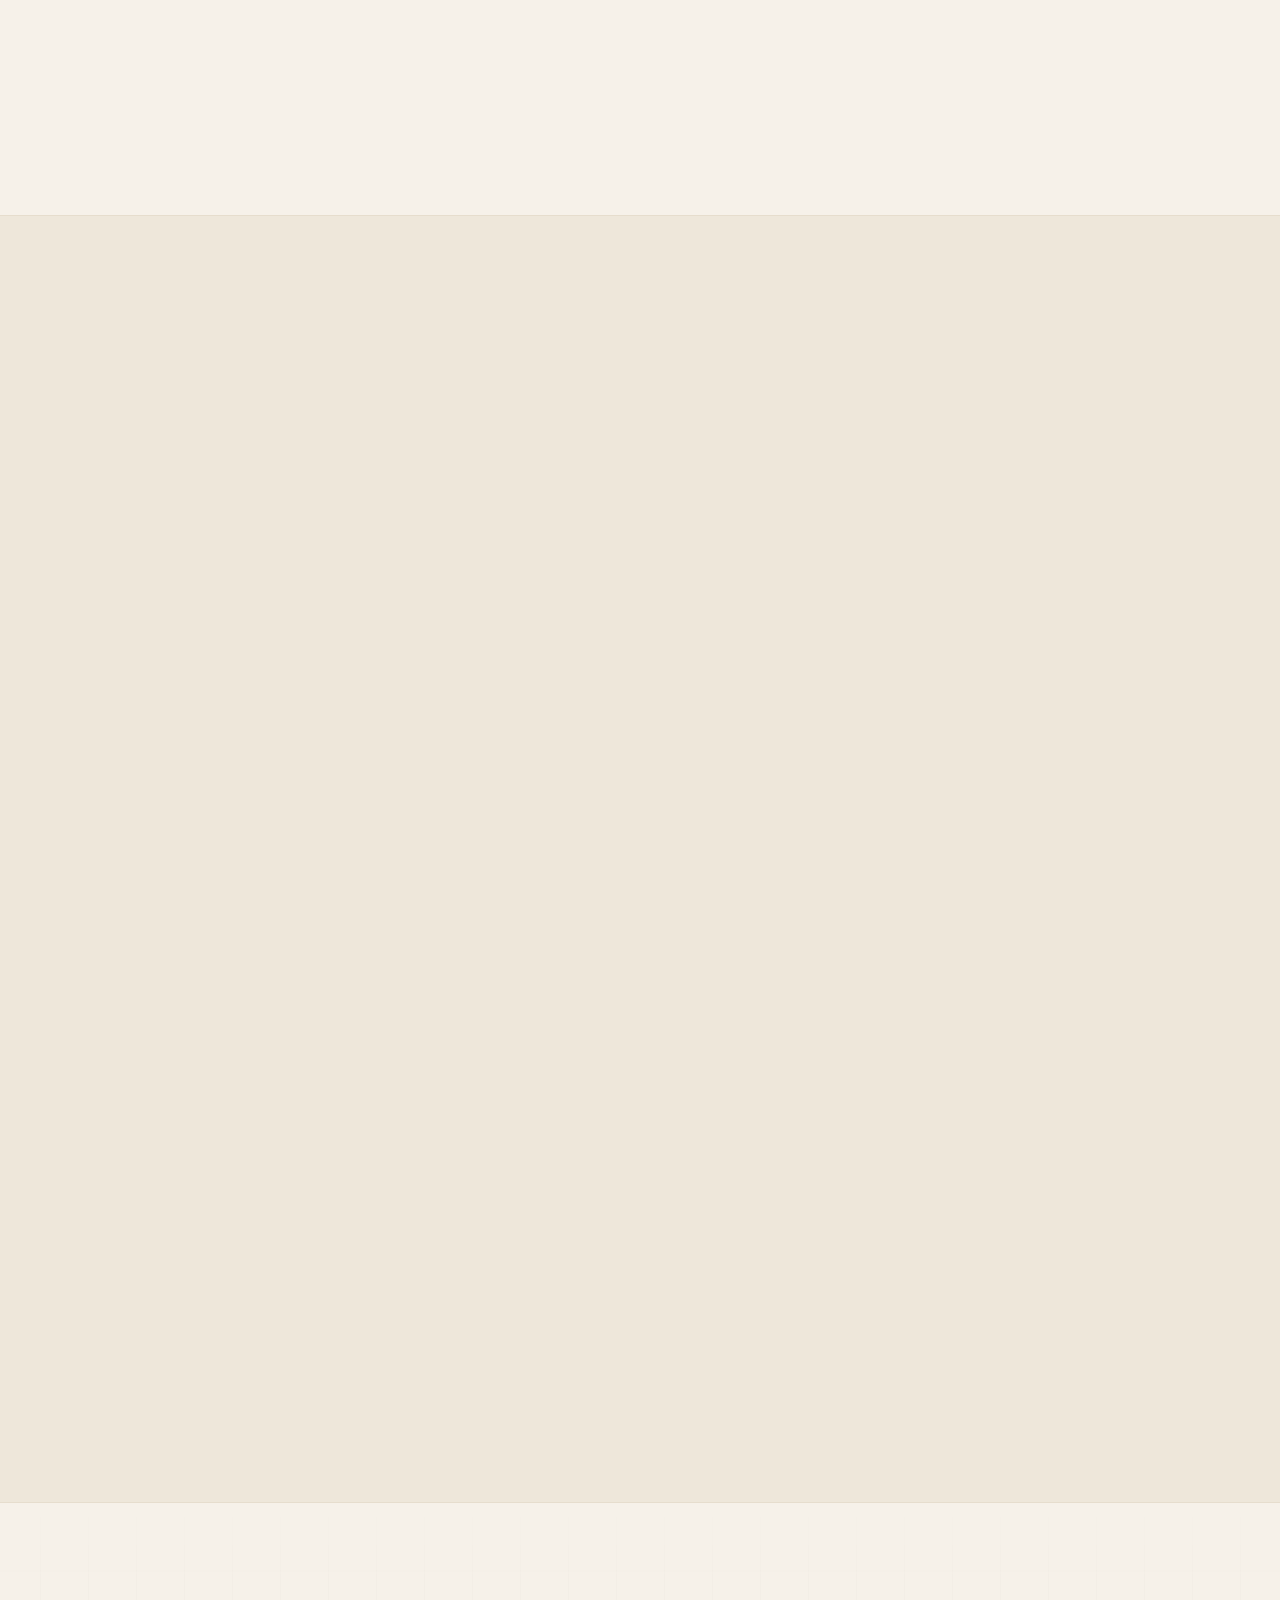
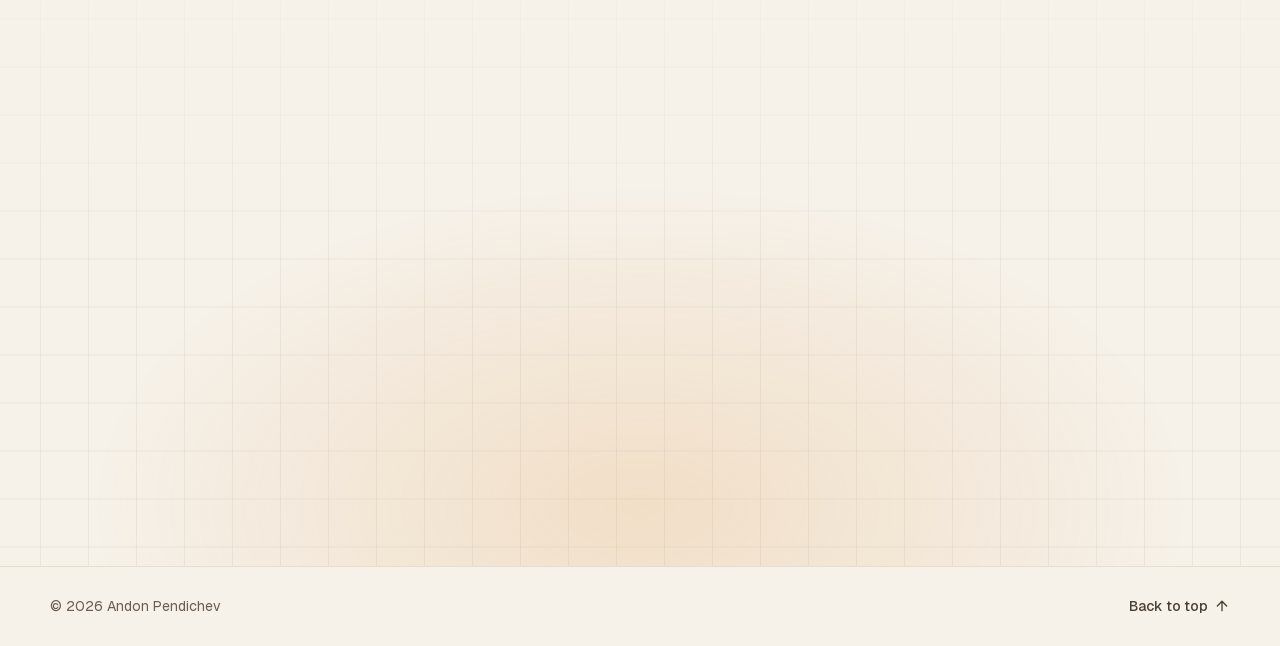
==== commit fcc04b0d: "Add the IBM Generative AI Engineering certificate New entry in the Certifications block: IBM Generat" ====
--- a/index.html
+++ b/index.html
@@ -292,7 +292,17 @@
 
             <h3 class="exp__subtitle exp__subtitle--next mono"><svg class="icon" aria-hidden="true"><use href="#i-award"/></svg><span>Certifications</span></h3>
             <article class="edu reveal">
-              <p class="edu__when mono" data-i18n="cert1.when">Sep 2026</p>
+              <p class="edu__when mono" data-i18n="cert1.when">Nov 2026</p>
+              <h4 class="edu__degree">IBM Generative AI Engineering Professional Certificate</h4>
+              <p class="edu__school">IBM, via Coursera</p>
+            </article>
+            <article class="edu reveal">
+              <p class="edu__when mono" data-i18n="cert2.when">Oct 2026</p>
+              <h4 class="edu__degree">IBM Cybersecurity Analyst Professional Certificate</h4>
+              <p class="edu__school">IBM, via Coursera</p>
+            </article>
+            <article class="edu reveal">
+              <p class="edu__when mono" data-i18n="cert3.when">Sep 2026</p>
               <h4 class="edu__degree">Google Cybersecurity Professional Certificate</h4>
               <p class="edu__school">Google, via Coursera</p>
             </article>
--- a/assets/css/main.css
+++ b/assets/css/main.css
@@ -733,7 +733,6 @@
   gap: clamp(32px, 5vw, 56px);
   align-items: start;
 }
-.exp__side { position: sticky; top: calc(var(--header-h) + 32px); }
 .exp__subtitle {
   display: flex;
   align-items: center;
@@ -840,7 +839,6 @@
 
 @media (max-width: 980px) {
   .exp { grid-template-columns: minmax(0, 1fr); }
-  .exp__side { position: static; }
 }
 @media (max-width: 560px) {
   .xp__head { grid-template-columns: 1fr; }
